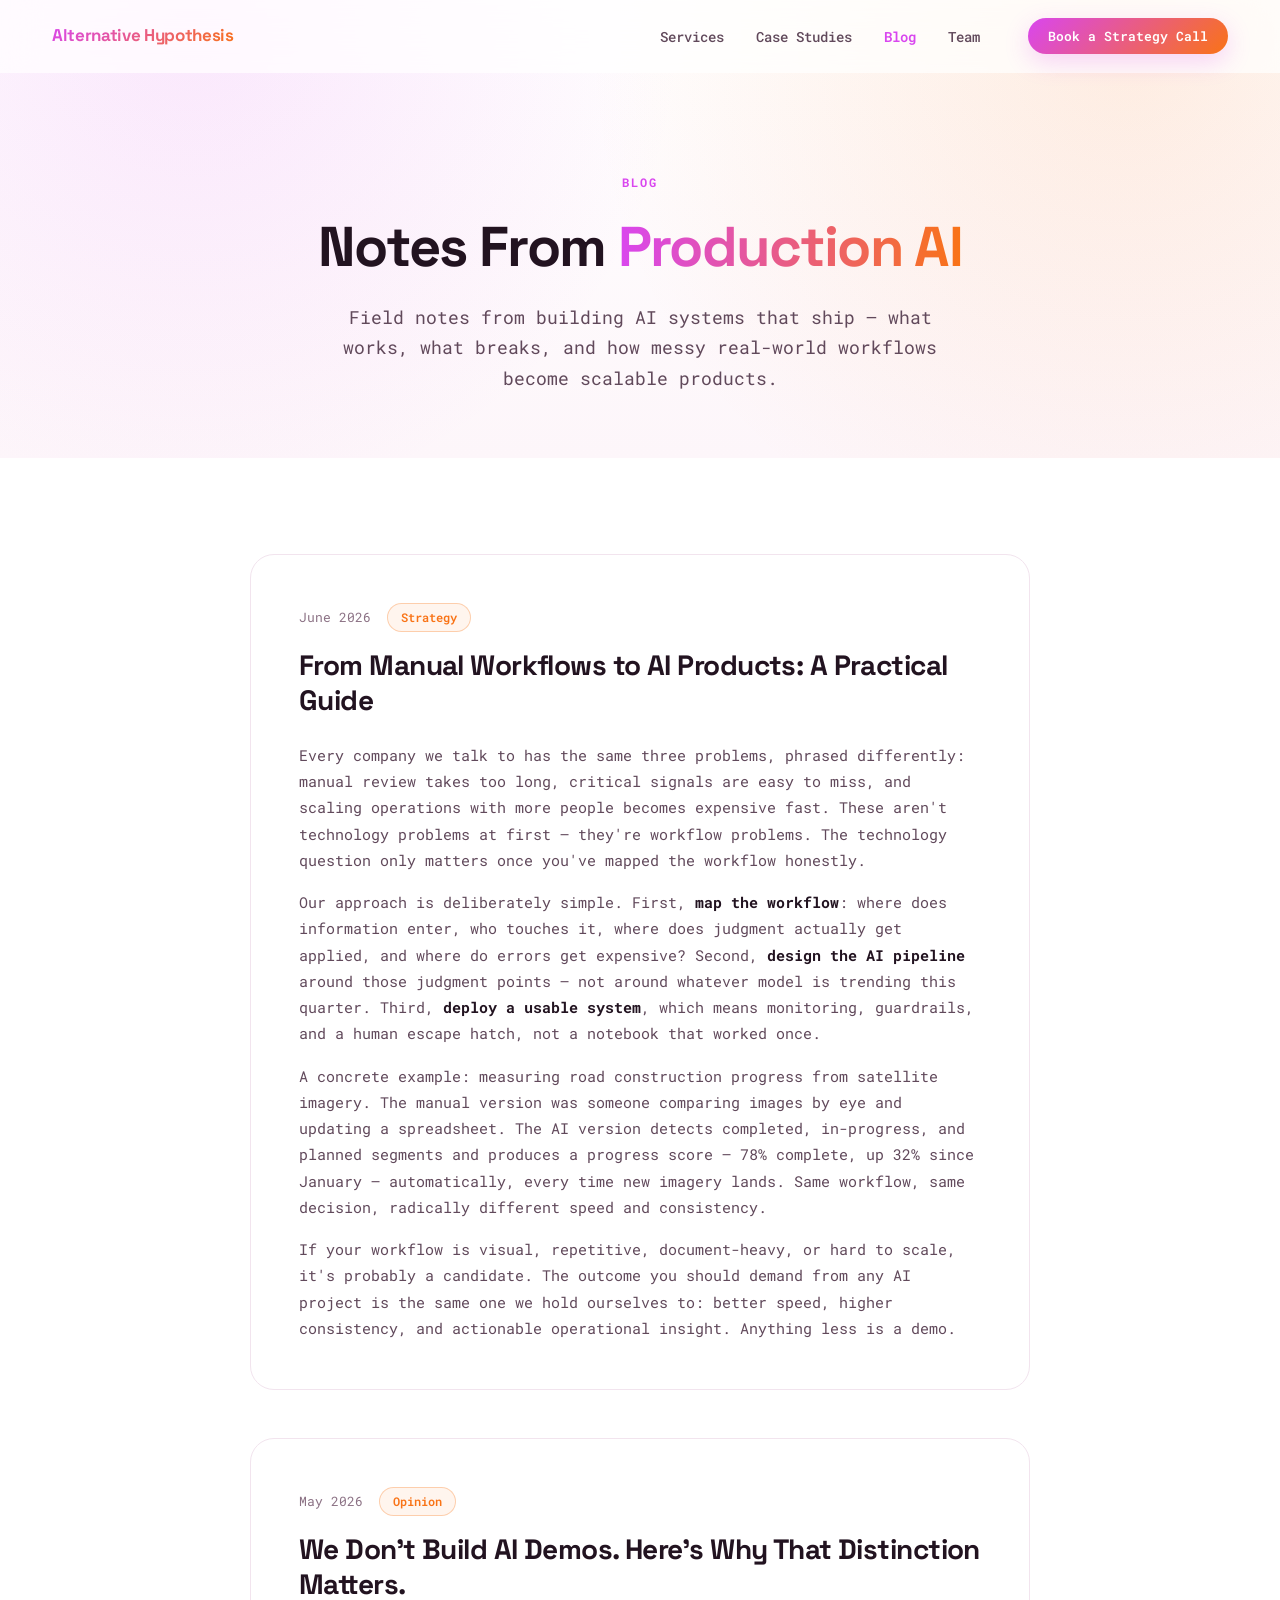
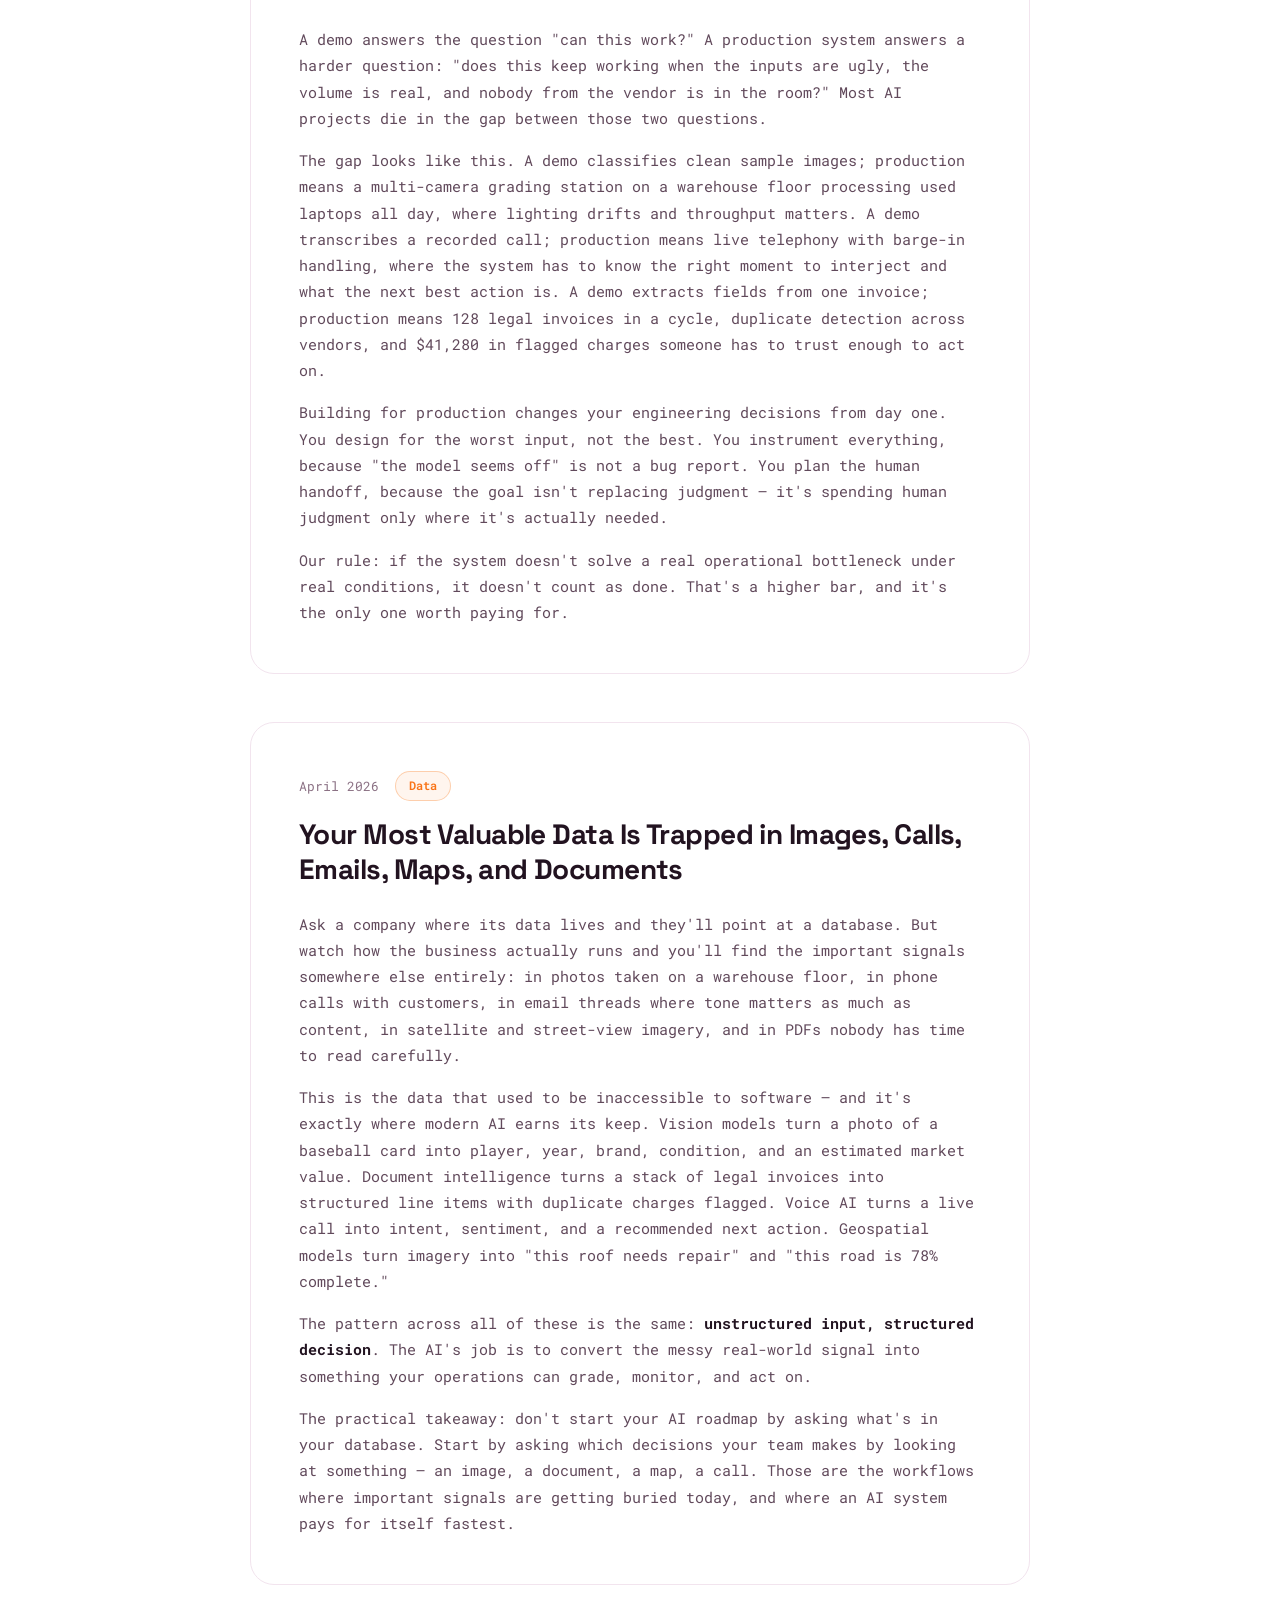
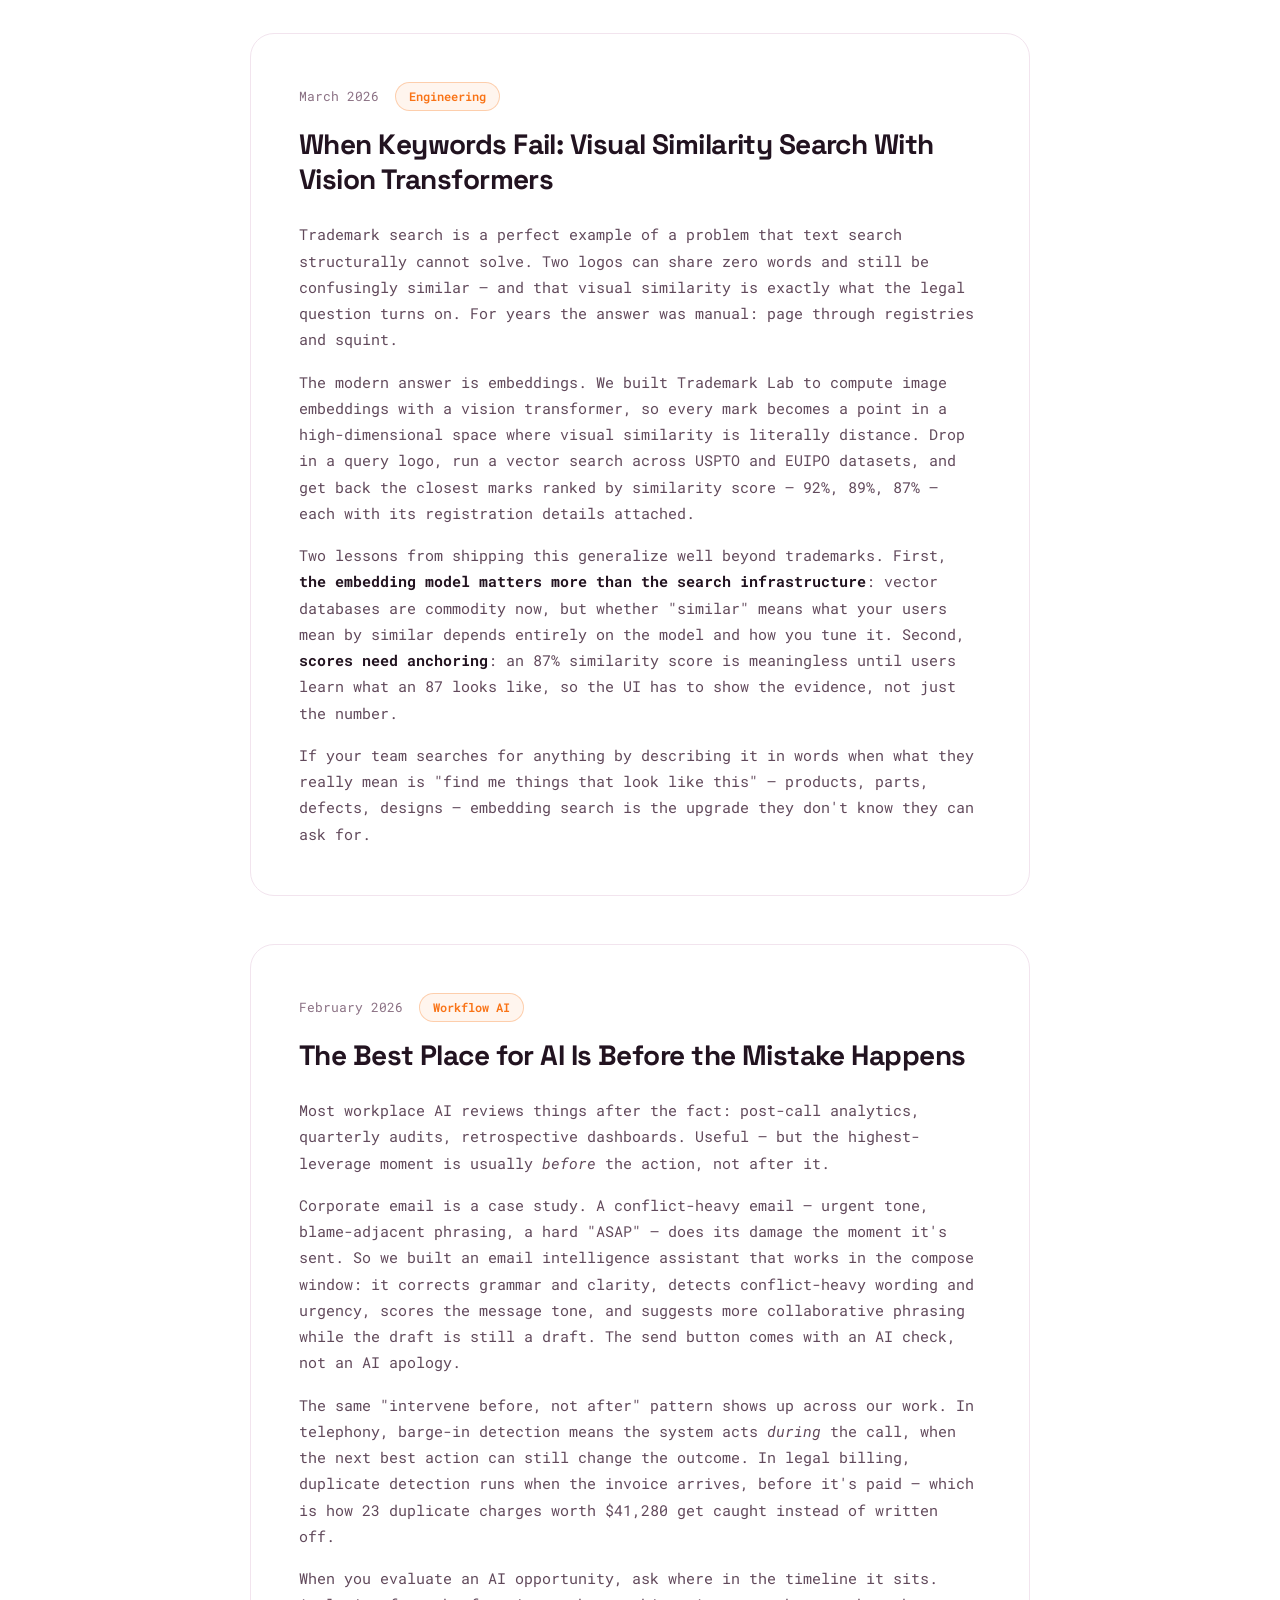
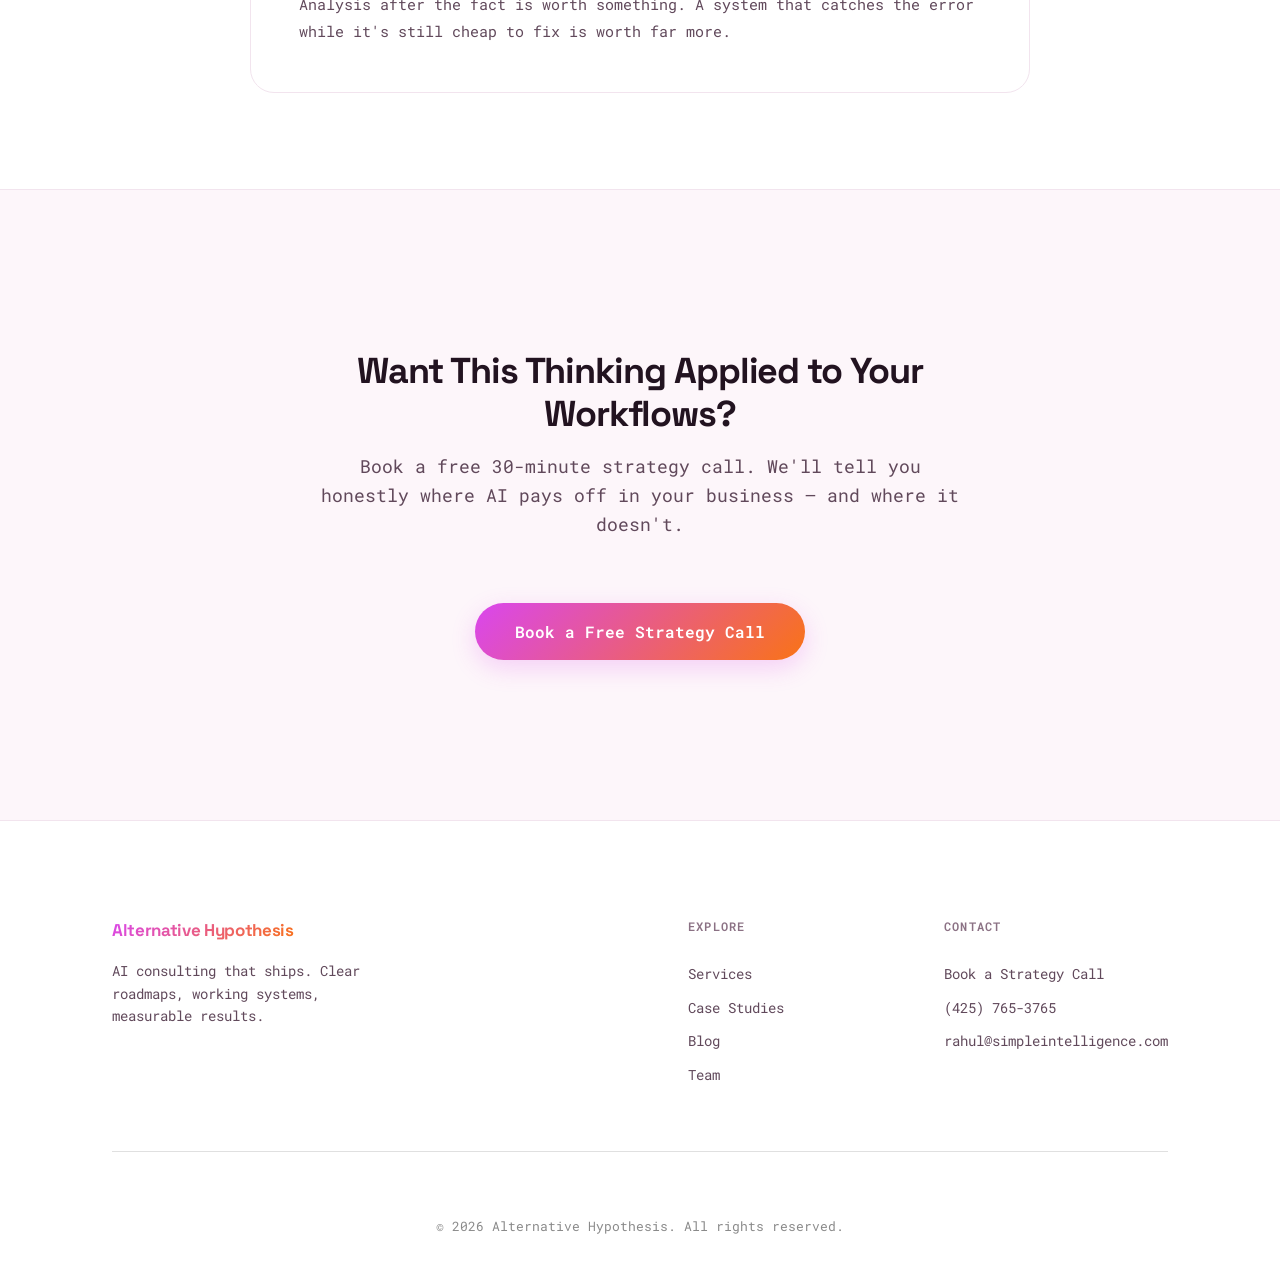
==== blog.html @ 1d7fd9e5 "Add blog, case studies, and team pages from Simple Intelligence portfolio. Co-authored-by: Cursor <c" ====
<!DOCTYPE html>
<html lang="en">
<head>
    <!-- Google tag (gtag.js) -->
    <script async src="https://www.googletagmanager.com/gtag/js?id=AW-676753769"></script>
    <script>
      window.dataLayer = window.dataLayer || [];
      function gtag(){dataLayer.push(arguments);}
      gtag('js', new Date());
      gtag('config', 'AW-676753769');
    </script>
    <meta charset="UTF-8">
    <meta name="viewport" content="width=device-width, initial-scale=1.0">
    <title>Blog — Notes From Production AI | Alternative Hypothesis</title>
    <meta name="description" content="Field notes on building production AI systems: computer vision, document intelligence, voice AI, geospatial analysis, and turning manual workflows into AI products.">
    <link rel="preconnect" href="https://fonts.googleapis.com">
    <link rel="preconnect" href="https://fonts.gstatic.com" crossorigin>
    <link href="https://fonts.googleapis.com/css2?family=Roboto+Mono:wght@400;500;600;700&family=Space+Grotesk:wght@500;600;700&display=swap" rel="stylesheet">
    <link rel="stylesheet" href="styles.css">
</head>
<body class="enterprise-site subpage">

    <!-- Navigation -->
    <nav class="nav">
        <div class="nav-container">
            <a href="index.html" class="logo">Alternative Hypothesis</a>
            <ul class="nav-links">
                <li><a href="index.html#services">Services</a></li>
                <li><a href="case-studies.html">Case Studies</a></li>
                <li><a href="blog.html" class="nav-active">Blog</a></li>
                <li><a href="team.html">Team</a></li>
            </ul>
            <a href="tel:4257653765" class="nav-phone">(425) 765-3765</a>
            <a href="index.html#contact" class="nav-cta">Book a Strategy Call</a>
            <button class="mobile-menu-btn" aria-label="Toggle menu">
                <span></span>
                <span></span>
            </button>
        </div>
    </nav>

    <!-- Page Hero -->
    <header class="page-hero">
        <div class="container">
            <span class="section-label">Blog</span>
            <h1>Notes From <span class="grad-text">Production AI</span></h1>
            <p class="page-sub">Field notes from building AI systems that ship — what works, what breaks, and how messy real-world workflows become scalable products.</p>
        </div>
    </header>

    <!-- Posts -->
    <section class="blog-section">
        <div class="container">
            <div class="blog-list">

                <article class="blog-post" id="manual-workflows-to-ai-products">
                    <div class="post-meta">
                        <span class="post-date">June 2026</span>
                        <span class="post-tag">Strategy</span>
                    </div>
                    <h2>From Manual Workflows to AI Products: A Practical Guide</h2>
                    <div class="post-body">
                        <p>Every company we talk to has the same three problems, phrased differently: manual review takes too long, critical signals are easy to miss, and scaling operations with more people becomes expensive fast. These aren't technology problems at first — they're workflow problems. The technology question only matters once you've mapped the workflow honestly.</p>
                        <p>Our approach is deliberately simple. First, <strong>map the workflow</strong>: where does information enter, who touches it, where does judgment actually get applied, and where do errors get expensive? Second, <strong>design the AI pipeline</strong> around those judgment points — not around whatever model is trending this quarter. Third, <strong>deploy a usable system</strong>, which means monitoring, guardrails, and a human escape hatch, not a notebook that worked once.</p>
                        <p>A concrete example: measuring road construction progress from satellite imagery. The manual version was someone comparing images by eye and updating a spreadsheet. The AI version detects completed, in-progress, and planned segments and produces a progress score — 78% complete, up 32% since January — automatically, every time new imagery lands. Same workflow, same decision, radically different speed and consistency.</p>
                        <p>If your workflow is visual, repetitive, document-heavy, or hard to scale, it's probably a candidate. The outcome you should demand from any AI project is the same one we hold ourselves to: better speed, higher consistency, and actionable operational insight. Anything less is a demo.</p>
                    </div>
                </article>

                <article class="blog-post" id="no-ai-demos">
                    <div class="post-meta">
                        <span class="post-date">May 2026</span>
                        <span class="post-tag">Opinion</span>
                    </div>
                    <h2>We Don't Build AI Demos. Here's Why That Distinction Matters.</h2>
                    <div class="post-body">
                        <p>A demo answers the question "can this work?" A production system answers a harder question: "does this keep working when the inputs are ugly, the volume is real, and nobody from the vendor is in the room?" Most AI projects die in the gap between those two questions.</p>
                        <p>The gap looks like this. A demo classifies clean sample images; production means a multi-camera grading station on a warehouse floor processing used laptops all day, where lighting drifts and throughput matters. A demo transcribes a recorded call; production means live telephony with barge-in handling, where the system has to know the right moment to interject and what the next best action is. A demo extracts fields from one invoice; production means 128 legal invoices in a cycle, duplicate detection across vendors, and $41,280 in flagged charges someone has to trust enough to act on.</p>
                        <p>Building for production changes your engineering decisions from day one. You design for the worst input, not the best. You instrument everything, because "the model seems off" is not a bug report. You plan the human handoff, because the goal isn't replacing judgment — it's spending human judgment only where it's actually needed.</p>
                        <p>Our rule: if the system doesn't solve a real operational bottleneck under real conditions, it doesn't count as done. That's a higher bar, and it's the only one worth paying for.</p>
                    </div>
                </article>

                <article class="blog-post" id="data-trapped-everywhere">
                    <div class="post-meta">
                        <span class="post-date">April 2026</span>
                        <span class="post-tag">Data</span>
                    </div>
                    <h2>Your Most Valuable Data Is Trapped in Images, Calls, Emails, Maps, and Documents</h2>
                    <div class="post-body">
                        <p>Ask a company where its data lives and they'll point at a database. But watch how the business actually runs and you'll find the important signals somewhere else entirely: in photos taken on a warehouse floor, in phone calls with customers, in email threads where tone matters as much as content, in satellite and street-view imagery, and in PDFs nobody has time to read carefully.</p>
                        <p>This is the data that used to be inaccessible to software — and it's exactly where modern AI earns its keep. Vision models turn a photo of a baseball card into player, year, brand, condition, and an estimated market value. Document intelligence turns a stack of legal invoices into structured line items with duplicate charges flagged. Voice AI turns a live call into intent, sentiment, and a recommended next action. Geospatial models turn imagery into "this roof needs repair" and "this road is 78% complete."</p>
                        <p>The pattern across all of these is the same: <strong>unstructured input, structured decision</strong>. The AI's job is to convert the messy real-world signal into something your operations can grade, monitor, and act on.</p>
                        <p>The practical takeaway: don't start your AI roadmap by asking what's in your database. Start by asking which decisions your team makes by looking at something — an image, a document, a map, a call. Those are the workflows where important signals are getting buried today, and where an AI system pays for itself fastest.</p>
                    </div>
                </article>

                <article class="blog-post" id="visual-search-beyond-keywords">
                    <div class="post-meta">
                        <span class="post-date">March 2026</span>
                        <span class="post-tag">Engineering</span>
                    </div>
                    <h2>When Keywords Fail: Visual Similarity Search With Vision Transformers</h2>
                    <div class="post-body">
                        <p>Trademark search is a perfect example of a problem that text search structurally cannot solve. Two logos can share zero words and still be confusingly similar — and that visual similarity is exactly what the legal question turns on. For years the answer was manual: page through registries and squint.</p>
                        <p>The modern answer is embeddings. We built Trademark Lab to compute image embeddings with a vision transformer, so every mark becomes a point in a high-dimensional space where visual similarity is literally distance. Drop in a query logo, run a vector search across USPTO and EUIPO datasets, and get back the closest marks ranked by similarity score — 92%, 89%, 87% — each with its registration details attached.</p>
                        <p>Two lessons from shipping this generalize well beyond trademarks. First, <strong>the embedding model matters more than the search infrastructure</strong>: vector databases are commodity now, but whether "similar" means what your users mean by similar depends entirely on the model and how you tune it. Second, <strong>scores need anchoring</strong>: an 87% similarity score is meaningless until users learn what an 87 looks like, so the UI has to show the evidence, not just the number.</p>
                        <p>If your team searches for anything by describing it in words when what they really mean is "find me things that look like this" — products, parts, defects, designs — embedding search is the upgrade they don't know they can ask for.</p>
                    </div>
                </article>

                <article class="blog-post" id="ai-in-the-loop-email">
                    <div class="post-meta">
                        <span class="post-date">February 2026</span>
                        <span class="post-tag">Workflow AI</span>
                    </div>
                    <h2>The Best Place for AI Is Before the Mistake Happens</h2>
                    <div class="post-body">
                        <p>Most workplace AI reviews things after the fact: post-call analytics, quarterly audits, retrospective dashboards. Useful — but the highest-leverage moment is usually <em>before</em> the action, not after it.</p>
                        <p>Corporate email is a case study. A conflict-heavy email — urgent tone, blame-adjacent phrasing, a hard "ASAP" — does its damage the moment it's sent. So we built an email intelligence assistant that works in the compose window: it corrects grammar and clarity, detects conflict-heavy wording and urgency, scores the message tone, and suggests more collaborative phrasing while the draft is still a draft. The send button comes with an AI check, not an AI apology.</p>
                        <p>The same "intervene before, not after" pattern shows up across our work. In telephony, barge-in detection means the system acts <em>during</em> the call, when the next best action can still change the outcome. In legal billing, duplicate detection runs when the invoice arrives, before it's paid — which is how 23 duplicate charges worth $41,280 get caught instead of written off.</p>
                        <p>When you evaluate an AI opportunity, ask where in the timeline it sits. Analysis after the fact is worth something. A system that catches the error while it's still cheap to fix is worth far more.</p>
                    </div>
                </article>

            </div>
        </div>
    </section>

    <!-- CTA -->
    <section class="cta page-cta">
        <div class="container">
            <div class="cta-content">
                <h2>Want This Thinking Applied to Your Workflows?</h2>
                <p class="cta-sub">Book a free 30-minute strategy call. We'll tell you honestly where AI pays off in your business — and where it doesn't.</p>
                <div class="inline-cta center">
                    <a href="index.html#contact" class="btn btn-primary btn-large">Book a Free Strategy Call</a>
                </div>
            </div>
        </div>
    </section>

    <!-- Footer -->
    <footer class="footer">
        <div class="container">
            <div class="footer-main">
                <div class="footer-brand">
                    <a href="index.html" class="logo">Alternative Hypothesis</a>
                    <p>AI consulting that ships. Clear roadmaps, working systems, measurable results.</p>
                </div>
                <div class="footer-links">
                    <div class="footer-col">
                        <h4>Explore</h4>
                        <ul>
                            <li><a href="index.html#services">Services</a></li>
                            <li><a href="case-studies.html">Case Studies</a></li>
                            <li><a href="blog.html">Blog</a></li>
                            <li><a href="team.html">Team</a></li>
                        </ul>
                    </div>
                    <div class="footer-col">
                        <h4>Contact</h4>
                        <ul>
                            <li><a href="index.html#contact">Book a Strategy Call</a></li>
                            <li><a href="tel:4257653765">(425) 765-3765</a></li>
                            <li><a href="mailto:rahul@simpleintelligence.com">rahul@simpleintelligence.com</a></li>
                        </ul>
                    </div>
                </div>
            </div>
            <div class="footer-bottom">
                <p>&copy; 2026 Alternative Hypothesis. All rights reserved.</p>
            </div>
        </div>
    </footer>

    <script src="script.js"></script>
</body>
</html>
---- styles.css ----
/* ==========================================================================
   Alternative Hypothesis — AI-Operated Business Transformation
   Light Typewriter Theme
   ========================================================================== */

:root {
    /* Color System — Light */
    --bg-primary: #ffffff;
    --bg-secondary: #f8f8f8;
    --bg-elevated: #f0f0f0;
    --bg-hover: #e8e8e8;

    --text-primary: #1a1a1a;
    --text-secondary: #4a4a4a;
    --text-muted: #6a6a6a;
    --text-dim: #8a8a8a;

    --border: #e0e0e0;
    --border-light: #d0d0d0;

    --accent: #1a1a1a;
    --accent-subtle: rgba(26, 26, 26, 0.06);

    --success: #22c55e;
    --error: #ef4444;

    /* Typography — Typewriter */
    --font: 'Roboto Mono', 'Courier New', monospace;

    /* Spacing */
    --space-xs: 0.25rem;
    --space-sm: 0.5rem;
    --space-md: 1rem;
    --space-lg: 1.5rem;
    --space-xl: 2rem;
    --space-2xl: 3rem;
    --space-3xl: 4rem;
    --space-4xl: 6rem;
    --space-5xl: 8rem;
    --space-6xl: 10rem;

    /* Layout */
    --container-max: 1120px;

    /* Transitions */
    --transition-fast: 150ms ease;
    --transition-base: 250ms ease;
    --transition-slow: 400ms ease;

    /* Radius */
    --radius-sm: 4px;
    --radius-md: 8px;
    --radius-lg: 12px;
    --radius-xl: 16px;
}

/* ==========================================================================
   Base
   ========================================================================== */

*, *::before, *::after {
    box-sizing: border-box;
    margin: 0;
    padding: 0;
}

html {
    scroll-behavior: smooth;
    -webkit-font-smoothing: antialiased;
    -moz-osx-font-smoothing: grayscale;
}

body {
    font-family: var(--font);
    font-size: 16px;
    line-height: 1.6;
    color: var(--text-primary);
    background: var(--bg-primary);
}

::selection {
    background: var(--accent);
    color: #ffffff;
}

a {
    color: inherit;
    text-decoration: none;
    transition: color var(--transition-fast);
}

ul, ol {
    list-style: none;
}

img {
    max-width: 100%;
    height: auto;
}

/* ==========================================================================
   Layout
   ========================================================================== */

.container {
    width: 100%;
    max-width: var(--container-max);
    margin: 0 auto;
    padding: 0 var(--space-xl);
}

/* ==========================================================================
   Section Headers
   ========================================================================== */

.section-label {
    display: inline-block;
    font-size: 0.75rem;
    font-weight: 600;
    letter-spacing: 0.15em;
    text-transform: uppercase;
    color: var(--text-muted);
    margin-bottom: var(--space-lg);
}

.section-header {
    margin-bottom: var(--space-4xl);
}

.section-header h2 {
    font-size: clamp(2rem, 4vw, 3rem);
    font-weight: 700;
    line-height: 1.15;
    letter-spacing: -0.03em;
    color: var(--text-primary);
    margin-bottom: var(--space-lg);
}

.section-desc {
    font-size: 1.125rem;
    color: var(--text-secondary);
    max-width: 560px;
    line-height: 1.7;
}

/* ==========================================================================
   Buttons
   ========================================================================== */

.btn {
    display: inline-flex;
    align-items: center;
    justify-content: center;
    font-family: var(--font);
    font-size: 0.9375rem;
    font-weight: 600;
    padding: 0.875rem 2rem;
    border: none;
    border-radius: var(--radius-md);
    cursor: pointer;
    transition: all var(--transition-base);
    text-decoration: none;
}

.btn-primary {
    background: var(--accent);
    color: #ffffff;
}

.btn-primary:hover {
    background: #333333;
    transform: translateY(-1px);
    box-shadow: 0 4px 20px rgba(0, 0, 0, 0.15);
}

.btn-ghost {
    background: transparent;
    color: var(--text-secondary);
    border: 1px solid var(--border);
}

.btn-ghost:hover {
    color: var(--text-primary);
    border-color: var(--border-light);
    background: var(--accent-subtle);
}

.btn-large {
    padding: 1rem 2.5rem;
    font-size: 1rem;
}

/* ==========================================================================
   Navigation
   ========================================================================== */

.nav {
    position: fixed;
    top: 0;
    left: 0;
    right: 0;
    z-index: 1000;
    background: rgba(255, 255, 255, 0.9);
    backdrop-filter: blur(16px);
    -webkit-backdrop-filter: blur(16px);
    border-bottom: 1px solid transparent;
    transition: border-color var(--transition-base);
}

.nav.scrolled {
    border-bottom-color: var(--border);
}

.nav-container {
    max-width: var(--container-max);
    margin: 0 auto;
    padding: 0 var(--space-xl);
    height: 72px;
    display: flex;
    align-items: center;
    justify-content: space-between;
}

.logo {
    font-size: 1.0625rem;
    font-weight: 700;
    letter-spacing: -0.02em;
    color: var(--text-primary);
}

.nav-links {
    display: flex;
    align-items: center;
    gap: var(--space-2xl);
}

.nav-links a {
    font-size: 0.875rem;
    font-weight: 500;
    color: var(--text-muted);
    transition: color var(--transition-fast);
}

.nav-links a:hover {
    color: var(--text-primary);
}

.nav-cta {
    font-size: 0.8125rem;
    font-weight: 600;
    padding: 0.5rem 1.25rem;
    background: var(--accent);
    color: #ffffff;
    border-radius: var(--radius-md);
    transition: all var(--transition-base);
}

.nav-cta:hover {
    background: #333333;
}

.nav-phone {
    font-size: 0.8125rem;
    font-weight: 600;
    color: var(--text-secondary);
    margin-right: var(--space-md);
    transition: color var(--transition-fast);
}

.nav-phone:hover {
    color: var(--text-primary);
}

.mobile-menu-btn {
    display: none;
    flex-direction: column;
    justify-content: center;
    gap: 6px;
    width: 32px;
    height: 32px;
    background: none;
    border: none;
    cursor: pointer;
}

.mobile-menu-btn span {
    display: block;
    width: 100%;
    height: 1.5px;
    background: var(--text-primary);
    transition: var(--transition-base);
}

/* ==========================================================================
   Hero
   ========================================================================== */

.hero {
    position: relative;
    min-height: 100vh;
    display: flex;
    align-items: center;
    padding-top: 72px;
    overflow: hidden;
}

.hero-glow {
    position: absolute;
    top: 15%;
    left: 50%;
    transform: translateX(-50%);
    width: 900px;
    height: 600px;
    background: radial-gradient(
        ellipse,
        rgba(0, 0, 0, 0.03) 0%,
        rgba(0, 0, 0, 0.01) 40%,
        transparent 70%
    );
    pointer-events: none;
    z-index: 0;
}

.hero-content {
    position: relative;
    z-index: 1;
    text-align: center;
    max-width: 820px;
    margin: 0 auto;
    padding: var(--space-5xl) var(--space-xl);
}

.hero-badge {
    display: inline-block;
    font-size: 0.75rem;
    font-weight: 600;
    letter-spacing: 0.15em;
    text-transform: uppercase;
    color: var(--text-muted);
    margin-bottom: var(--space-2xl);
    padding: var(--space-sm) var(--space-lg);
    border: 1px solid var(--border);
    border-radius: 100px;
}

.hero h1 {
    font-size: clamp(2.75rem, 6vw, 4.5rem);
    font-weight: 800;
    line-height: 1.08;
    letter-spacing: -0.04em;
    margin-bottom: var(--space-lg);
}

.hero-counter {
    font-size: clamp(1.25rem, 3vw, 1.75rem);
    font-weight: 500;
    color: var(--text-muted);
    margin-bottom: var(--space-2xl);
    letter-spacing: -0.02em;
}

.hero-body {
    font-size: clamp(1rem, 2vw, 1.1875rem);
    color: var(--text-secondary);
    max-width: 580px;
    margin: 0 auto var(--space-2xl);
    line-height: 1.7;
}

.hero-cta {
    display: flex;
    justify-content: center;
    flex-wrap: wrap;
    gap: var(--space-md);
}

.hero-microcopy {
    margin-top: var(--space-lg);
    font-size: 0.8125rem;
    color: var(--text-dim);
    letter-spacing: 0.02em;
}

.inline-cta {
    margin-top: var(--space-2xl);
    display: flex;
    flex-wrap: wrap;
    gap: var(--space-md);
}

.inline-cta.center {
    justify-content: center;
    margin-top: var(--space-3xl);
}

/* ==========================================================================
   Manifesto
   ========================================================================== */

.manifesto {
    padding: var(--space-6xl) 0;
    border-top: 1px solid var(--border);
}

.manifesto-content {
    max-width: 720px;
}

.manifesto-content h2 {
    font-size: clamp(2rem, 4vw, 2.75rem);
    font-weight: 700;
    line-height: 1.15;
    letter-spacing: -0.03em;
    margin-bottom: var(--space-2xl);
}

.manifesto-text p {
    font-size: 1.125rem;
    color: var(--text-secondary);
    line-height: 1.8;
    margin-bottom: var(--space-lg);
}

.manifesto-text p:last-child {
    margin-bottom: 0;
}

.manifesto-emphasis {
    color: var(--text-primary) !important;
    font-weight: 600;
    font-size: 1.25rem !important;
}

/* ==========================================================================
   Problem
   ========================================================================== */

.problem {
    padding: var(--space-6xl) 0;
    background: var(--bg-secondary);
}

.problem-grid {
    display: grid;
    grid-template-columns: repeat(2, 1fr);
    gap: var(--space-lg);
    margin-bottom: var(--space-4xl);
}

.problem-card {
    padding: var(--space-xl) var(--space-2xl);
    background: var(--bg-primary);
    border: 1px solid var(--border);
    border-radius: var(--radius-lg);
    transition: border-color var(--transition-base);
}

.problem-card:hover {
    border-color: var(--border-light);
}

.problem-icon {
    display: block;
    font-size: 0.75rem;
    font-weight: 700;
    color: var(--text-dim);
    letter-spacing: 0.05em;
    margin-bottom: var(--space-md);
}

.problem-card p {
    font-size: 1.0625rem;
    color: var(--text-secondary);
    line-height: 1.6;
}

.problem-statement {
    text-align: center;
    padding-top: var(--space-3xl);
    border-top: 1px solid var(--border);
}

.problem-statement p {
    font-size: clamp(1.25rem, 2.5vw, 1.5rem);
    font-weight: 600;
    color: var(--text-primary);
    letter-spacing: -0.02em;
}

/* ==========================================================================
   Lead Magnet (Transitional CTA)
   ========================================================================== */

.lead-magnet {
    padding: var(--space-5xl) 0;
    background: var(--bg-primary);
    border-top: 1px solid var(--border);
    border-bottom: 1px solid var(--border);
}

.lead-magnet-grid {
    display: grid;
    grid-template-columns: 1fr 1fr;
    gap: var(--space-4xl);
    align-items: center;
    max-width: 1000px;
    margin: 0 auto;
}

.lead-magnet-content h2 {
    font-size: clamp(1.75rem, 3.5vw, 2.5rem);
    font-weight: 700;
    line-height: 1.15;
    letter-spacing: -0.03em;
    margin-bottom: var(--space-lg);
}

.lead-magnet-desc {
    font-size: 1.0625rem;
    color: var(--text-secondary);
    line-height: 1.7;
    margin-bottom: var(--space-xl);
}

.lead-magnet-desc strong {
    color: var(--text-primary);
    font-weight: 700;
}

.lead-magnet-bullets {
    display: flex;
    flex-direction: column;
    gap: var(--space-sm);
}

.lead-magnet-bullets li {
    position: relative;
    padding-left: var(--space-lg);
    font-size: 0.9375rem;
    color: var(--text-secondary);
}

.lead-magnet-bullets li::before {
    content: "→";
    position: absolute;
    left: 0;
    color: var(--text-primary);
    font-weight: 700;
}

.lead-magnet-form {
    background: var(--bg-secondary);
    border: 1px solid var(--border);
    border-radius: var(--radius-xl);
    padding: var(--space-2xl);
}

.lead-magnet-form .form-group {
    margin-bottom: var(--space-md);
}

.lead-magnet-form .form-group input {
    width: 100%;
    font-family: var(--font);
    font-size: 0.9375rem;
    padding: 0.875rem 1rem;
    background: var(--bg-primary);
    border: 1px solid var(--border);
    border-radius: var(--radius-md);
    color: var(--text-primary);
    transition: border-color var(--transition-fast);
}

.lead-magnet-form .form-group input:focus {
    outline: none;
    border-color: var(--accent);
}

.lead-magnet-form .form-group input::placeholder {
    color: var(--text-dim);
}

.lead-magnet-form .btn {
    width: 100%;
    margin-top: var(--space-sm);
}

.form-fineprint {
    margin-top: var(--space-md);
    font-size: 0.8125rem;
    color: var(--text-muted);
    text-align: center;
}

.form-fineprint a {
    color: var(--text-primary);
    font-weight: 600;
    border-bottom: 1px solid var(--border);
    transition: border-color var(--transition-fast);
}

.form-fineprint a:hover {
    border-color: var(--text-primary);
}

@media (max-width: 768px) {
    .lead-magnet-grid {
        grid-template-columns: 1fr;
        gap: var(--space-2xl);
    }
}

/* ==========================================================================
   Transformation
   ========================================================================== */

.transformation {
    padding: var(--space-6xl) 0;
}

.transform-grid {
    display: flex;
    flex-direction: column;
}

.transform-row {
    display: grid;
    grid-template-columns: 1fr auto 1fr;
    align-items: center;
    gap: var(--space-2xl);
    padding: var(--space-xl) 0;
    border-bottom: 1px solid var(--border);
}

.transform-row:first-child {
    border-top: 1px solid var(--border);
}

.transform-before {
    font-size: 1.125rem;
    color: var(--text-dim);
    text-align: right;
    text-decoration: line-through;
    text-decoration-color: var(--border-light);
}

.transform-arrow {
    font-size: 1.5rem;
    color: var(--text-muted);
    font-weight: 300;
}

.transform-after {
    font-size: 1.125rem;
    font-weight: 600;
    color: var(--text-primary);
}

/* ==========================================================================
   Services
   ========================================================================== */

.services {
    padding: var(--space-6xl) 0;
    background: var(--bg-secondary);
}

.services-grid {
    display: grid;
    grid-template-columns: repeat(3, 1fr);
    gap: var(--space-lg);
}

.service-card {
    padding: var(--space-2xl);
    background: var(--bg-primary);
    border: 1px solid var(--border);
    border-radius: var(--radius-lg);
    transition: all var(--transition-base);
}

.service-card:hover {
    border-color: var(--border-light);
    transform: translateY(-2px);
}

.service-number {
    font-size: 0.75rem;
    font-weight: 700;
    color: var(--text-dim);
    letter-spacing: 0.05em;
    margin-bottom: var(--space-xl);
}

.service-card h3 {
    font-size: 1.25rem;
    font-weight: 700;
    letter-spacing: -0.02em;
    margin-bottom: var(--space-md);
}

.service-card p {
    font-size: 0.9375rem;
    color: var(--text-secondary);
    line-height: 1.7;
}

/* ==========================================================================
   Process
   ========================================================================== */

.process {
    padding: var(--space-6xl) 0;
}

.process-steps {
    display: flex;
    flex-direction: column;
}

.process-step {
    display: grid;
    grid-template-columns: 80px 1fr;
    gap: var(--space-2xl);
}

.step-indicator {
    display: flex;
    flex-direction: column;
    align-items: center;
}

.step-num {
    display: flex;
    align-items: center;
    justify-content: center;
    width: 48px;
    height: 48px;
    font-size: 0.875rem;
    font-weight: 700;
    color: #ffffff;
    background: var(--accent);
    border-radius: 50%;
    flex-shrink: 0;
}

.step-line {
    flex: 1;
    width: 1px;
    background: var(--border);
    margin: var(--space-md) 0;
}

.step-content {
    padding-bottom: var(--space-4xl);
}

.step-content h3 {
    font-size: 1.5rem;
    font-weight: 700;
    letter-spacing: -0.02em;
    margin-bottom: var(--space-md);
}

.step-content p {
    font-size: 1.0625rem;
    color: var(--text-secondary);
    line-height: 1.7;
    max-width: 520px;
}

/* ==========================================================================
   Outcomes
   ========================================================================== */

.outcomes {
    padding: var(--space-6xl) 0;
    background: var(--bg-secondary);
}

.outcomes-list {
    display: flex;
    flex-direction: column;
}

.outcome-item {
    display: flex;
    align-items: center;
    gap: var(--space-xl);
    padding: var(--space-xl) 0;
    border-bottom: 1px solid var(--border);
}

.outcome-item:first-child {
    border-top: 1px solid var(--border);
}

.outcome-marker {
    width: 8px;
    height: 8px;
    background: var(--text-primary);
    border-radius: 50%;
    flex-shrink: 0;
}

.outcome-item p {
    font-size: 1.125rem;
    font-weight: 500;
    color: var(--text-primary);
    letter-spacing: -0.01em;
}

/* ==========================================================================
   Why Different
   ========================================================================== */

.different {
    padding: var(--space-6xl) 0;
}

.different-grid {
    display: grid;
    grid-template-columns: repeat(3, 1fr);
    gap: var(--space-lg);
}

.different-card {
    padding: var(--space-2xl);
    background: var(--bg-secondary);
    border: 1px solid var(--border);
    border-radius: var(--radius-lg);
    transition: border-color var(--transition-base);
}

.different-card:hover {
    border-color: var(--border-light);
}

.different-card h3 {
    font-size: 1.125rem;
    font-weight: 700;
    letter-spacing: -0.01em;
    margin-bottom: var(--space-lg);
    line-height: 1.3;
}

.different-card p {
    font-size: 0.9375rem;
    color: var(--text-secondary);
    line-height: 1.7;
}

/* ==========================================================================
   CTA / Contact
   ========================================================================== */

.cta {
    padding: var(--space-6xl) 0;
    background: var(--bg-secondary);
    border-top: 1px solid var(--border);
}

.cta-content {
    max-width: 640px;
    margin: 0 auto;
    text-align: center;
}

.cta h2 {
    font-size: clamp(1.75rem, 3.5vw, 2.25rem);
    font-weight: 700;
    line-height: 1.2;
    letter-spacing: -0.03em;
    margin-bottom: var(--space-md);
}

.cta-sub {
    font-size: 1.125rem;
    color: var(--text-muted);
    margin-bottom: var(--space-2xl);
}

.cta-body {
    font-size: 1.0625rem;
    color: var(--text-secondary);
    line-height: 1.7;
    margin-bottom: var(--space-3xl);
}

.cta-form {
    background: var(--bg-primary);
    border: 1px solid var(--border);
    border-radius: var(--radius-xl);
    padding: var(--space-2xl);
    text-align: left;
}

.form-row {
    display: grid;
    grid-template-columns: 1fr 1fr;
    gap: var(--space-md);
    margin-bottom: var(--space-md);
}

.form-group {
    display: flex;
    flex-direction: column;
}

.form-group.full {
    margin-bottom: var(--space-xl);
}

.form-group input,
.form-group textarea {
    font-family: var(--font);
    font-size: 0.9375rem;
    padding: 0.875rem 1rem;
    background: var(--bg-secondary);
    border: 1px solid var(--border);
    border-radius: var(--radius-md);
    color: var(--text-primary);
    transition: border-color var(--transition-fast);
}

.form-group input:focus,
.form-group textarea:focus {
    outline: none;
    border-color: var(--border-light);
}

.form-group input::placeholder,
.form-group textarea::placeholder {
    color: var(--text-dim);
}

.form-group textarea {
    resize: vertical;
    min-height: 100px;
}

.cta-form .btn {
    width: 100%;
}

.cta-note {
    margin-top: var(--space-xl);
    font-size: 0.875rem;
    color: var(--text-muted);
}

.cta-note a {
    color: var(--text-secondary);
    transition: color var(--transition-fast);
}

.cta-note a:hover {
    color: var(--text-primary);
}

/* ==========================================================================
   Footer
   ========================================================================== */

.footer {
    padding: var(--space-4xl) 0 var(--space-2xl);
    border-top: 1px solid var(--border);
}

.footer-main {
    display: grid;
    grid-template-columns: 1fr 1fr;
    gap: var(--space-4xl);
    margin-bottom: var(--space-3xl);
    padding-bottom: var(--space-3xl);
    border-bottom: 1px solid var(--border);
}

.footer-brand .logo {
    display: inline-block;
    margin-bottom: var(--space-md);
}

.footer-brand p {
    font-size: 0.875rem;
    color: var(--text-muted);
    max-width: 280px;
    line-height: 1.6;
}

.footer-links {
    display: grid;
    grid-template-columns: repeat(2, 1fr);
    gap: var(--space-2xl);
}

.footer-col h4 {
    font-size: 0.75rem;
    font-weight: 600;
    letter-spacing: 0.1em;
    text-transform: uppercase;
    color: var(--text-muted);
    margin-bottom: var(--space-lg);
}

.footer-col ul {
    display: flex;
    flex-direction: column;
    gap: var(--space-sm);
}

.footer-col a {
    font-size: 0.875rem;
    color: var(--text-dim);
    transition: color var(--transition-fast);
}

.footer-col a:hover {
    color: var(--text-primary);
}

.footer-bottom {
    display: flex;
    justify-content: center;
}

.footer-bottom p {
    font-size: 0.8125rem;
    color: var(--text-dim);
}

/* ==========================================================================
   Responsive
   ========================================================================== */

@media (max-width: 1024px) {
    .services-grid {
        grid-template-columns: repeat(2, 1fr);
    }

    .different-grid {
        grid-template-columns: 1fr;
    }
}

@media (max-width: 768px) {
    .nav-links,
    .nav-cta,
    .nav-phone {
        display: none;
    }

    .mobile-menu-btn {
        display: flex;
    }

    .hero-content {
        padding: var(--space-4xl) var(--space-md);
    }

    .problem-grid {
        grid-template-columns: 1fr;
    }

    .services-grid {
        grid-template-columns: 1fr;
    }

    .transform-row {
        gap: var(--space-lg);
    }

    .form-row {
        grid-template-columns: 1fr;
    }

    .footer-main {
        grid-template-columns: 1fr;
        gap: var(--space-2xl);
    }

    .process-step {
        grid-template-columns: 60px 1fr;
        gap: var(--space-lg);
    }
}

@media (max-width: 480px) {
    .container {
        padding: 0 var(--space-md);
    }

    .hero-cta {
        flex-direction: column;
    }

    .hero-cta .btn {
        width: 100%;
    }

    .transform-before,
    .transform-after {
        font-size: 1rem;
    }

    .footer-links {
        grid-template-columns: 1fr;
    }
}

/* ==========================================================================
   Sticky Floating CTA
   ========================================================================== */

.sticky-cta {
    position: fixed;
    bottom: var(--space-xl);
    right: var(--space-xl);
    z-index: 999;
    display: inline-flex;
    align-items: center;
    gap: var(--space-sm);
    padding: 0.875rem 1.5rem;
    background: var(--accent);
    color: #ffffff;
    font-family: var(--font);
    font-size: 0.9375rem;
    font-weight: 600;
    border-radius: 100px;
    box-shadow: 0 8px 32px rgba(0, 0, 0, 0.18);
    transition: all var(--transition-base);
    opacity: 0;
    transform: translateY(20px);
    pointer-events: none;
}

.sticky-cta.visible {
    opacity: 1;
    transform: translateY(0);
    pointer-events: auto;
}

.sticky-cta:hover {
    background: #333333;
    transform: translateY(-2px);
    box-shadow: 0 12px 40px rgba(0, 0, 0, 0.25);
}

.sticky-cta-arrow {
    transition: transform var(--transition-base);
}

.sticky-cta:hover .sticky-cta-arrow {
    transform: translateX(4px);
}

@media (max-width: 480px) {
    .sticky-cta {
        bottom: var(--space-md);
        right: var(--space-md);
        padding: 0.75rem 1.25rem;
        font-size: 0.875rem;
    }
}

/* ==========================================================================
   Animations
   ========================================================================== */

@keyframes fadeInUp {
    from {
        opacity: 0;
        transform: translateY(24px);
    }
    to {
        opacity: 1;
        transform: translateY(0);
    }
}

.hero-badge,
.hero h1,
.hero-counter,
.hero-body,
.hero-cta {
    opacity: 0;
    animation: fadeInUp 0.7s ease forwards;
}

.hero-badge { animation-delay: 0s; }
.hero h1 { animation-delay: 0.1s; }
.hero-counter { animation-delay: 0.2s; }
.hero-body { animation-delay: 0.3s; }
.hero-cta { animation-delay: 0.4s; }

/* ==========================================================================
   Enterprise Landing Page Overrides — Premium Light Theme
   ========================================================================== */

.enterprise-site {
    --ent-bg: #ffffff;
    --ent-bg-soft: #fdf6fa;
    --ent-bg-tint: #fbeef6;
    --ent-ink: #221320;
    --ent-ink-soft: #61495b;
    --ent-ink-mute: #8b7184;
    --ent-line: #f2e4ee;
    --ent-line-strong: #e5d2de;
    --ent-brand: #d946ef;
    --ent-brand-2: #f97316;
    --ent-grad: linear-gradient(135deg, #d946ef 0%, #f97316 100%);

    background: var(--ent-bg);
    color: var(--ent-ink);
}

/* ---- Navigation (de-crowded) ---- */
.enterprise-site .nav {
    background: rgba(255, 255, 255, 0.82);
    border-bottom: 1px solid transparent;
}

.enterprise-site .nav.scrolled {
    border-bottom-color: var(--ent-line);
    box-shadow: 0 6px 24px rgba(48, 16, 42, 0.06);
}

.enterprise-site .nav-container {
    max-width: 1240px;
    gap: var(--space-lg);
}

.enterprise-site .logo {
    white-space: nowrap;
    font-size: 1.0625rem;
    color: var(--ent-ink);
    background: var(--ent-grad);
    -webkit-background-clip: text;
    background-clip: text;
    -webkit-text-fill-color: transparent;
}

.enterprise-site .nav-links {
    gap: var(--space-xl);
    margin-left: auto;
    margin-right: var(--space-lg);
}

.enterprise-site .nav-links a {
    font-size: 0.875rem;
    white-space: nowrap;
    color: var(--ent-ink-soft);
}

.enterprise-site .nav-links a:hover {
    color: var(--ent-brand);
}

.enterprise-site .nav-phone {
    display: none;
}

.enterprise-site .nav-cta,
.enterprise-site .btn-primary,
.enterprise-site .sticky-cta {
    background: var(--ent-grad);
    color: #ffffff;
    font-weight: 600;
    white-space: nowrap;
    box-shadow: 0 8px 24px rgba(217, 70, 239, 0.22);
}

.enterprise-site .nav-cta:hover,
.enterprise-site .btn-primary:hover,
.enterprise-site .sticky-cta:hover {
    transform: translateY(-1px);
    box-shadow: 0 12px 32px rgba(217, 70, 239, 0.32);
}

.enterprise-site .btn-ghost {
    color: var(--ent-ink);
    border: 1px solid var(--ent-line-strong);
    background: #ffffff;
}

.enterprise-site .btn-ghost:hover {
    border-color: var(--ent-brand);
    color: var(--ent-brand);
    background: var(--ent-bg-tint);
}

/* ---- Section text colors ---- */
.enterprise-site .section-label {
    color: var(--ent-brand);
    font-weight: 700;
}

.enterprise-site .section-header h2,
.enterprise-site .manifesto-content h2,
.enterprise-site .cta h2 {
    color: var(--ent-ink);
}

.enterprise-site .section-desc,
.enterprise-site .cta-sub,
.enterprise-site .cta-note,
.enterprise-site .footer-col a,
.enterprise-site .footer-brand p {
    color: var(--ent-ink-soft);
}

/* ---- Hero ---- */
.enterprise-site .enterprise-hero {
    min-height: auto;
    padding-top: 96px;
    background:
        radial-gradient(circle at 15% 5%, rgba(217, 70, 239, 0.12) 0%, transparent 42%),
        radial-gradient(circle at 88% 12%, rgba(249, 115, 22, 0.12) 0%, transparent 45%),
        linear-gradient(180deg, #ffffff 0%, #fdf6fa 100%);
}

.enterprise-site .hero-glow { display: none; }

.enterprise-site .hero-content {
    max-width: 1240px;
    padding: var(--space-5xl) var(--space-xl) var(--space-4xl);
}

.enterprise-site .hero-layout {
    display: grid;
    grid-template-columns: 1fr;
    align-items: center;
}

.enterprise-site .hero-copy {
    text-align: center;
    max-width: 820px;
    margin: 0 auto;
}

.enterprise-site .hero-badge {
    color: var(--ent-brand);
    border-color: rgba(217, 70, 239, 0.28);
    background: rgba(217, 70, 239, 0.07);
}

.enterprise-site .hero h1 {
    font-size: clamp(2.4rem, 4.8vw, 4.1rem);
    color: var(--ent-ink);
    letter-spacing: -0.045em;
}

.enterprise-site .hero h1::after {
    content: "";
    display: block;
    width: 72px;
    height: 4px;
    margin: var(--space-lg) auto 0;
    border-radius: 4px;
    background: var(--ent-grad);
}

.enterprise-site .hero-counter {
    color: var(--ent-ink);
    max-width: 100%;
}

.enterprise-site .hero-body {
    color: var(--ent-ink-soft);
    max-width: 100%;
}

.enterprise-site .hero-cta {
    justify-content: center;
}

/* ---- Hero architecture visual ---- */
.enterprise-site .hero-visual {
    display: flex;
    justify-content: center;
}

.enterprise-site .gpu-frame {
    width: 100%;
    max-width: 540px;
    margin: 0;
    padding: var(--space-xl);
    border-radius: 24px;
    border: 1px solid var(--ent-line);
    background:
        radial-gradient(circle at 50% 0%, rgba(217, 70, 239, 0.08) 0%, transparent 60%),
        linear-gradient(180deg, #ffffff 0%, #fffbfe 100%);
    box-shadow: 0 30px 70px rgba(84, 28, 70, 0.14);
    position: relative;
}

.enterprise-site .gpu-frame::before {
    content: "";
    position: absolute;
    inset: 0;
    border-radius: 24px;
    padding: 1px;
    background: var(--ent-grad);
    -webkit-mask: linear-gradient(#000 0 0) content-box, linear-gradient(#000 0 0);
    mask: linear-gradient(#000 0 0) content-box, linear-gradient(#000 0 0);
    -webkit-mask-composite: xor;
    mask-composite: exclude;
    opacity: 0.45;
    pointer-events: none;
}

/* Hero dynamic GPU rack */
.enterprise-site .rack-visual {
    position: relative;
    display: grid;
    grid-template-columns: 1fr 1fr;
    gap: var(--space-sm);
    margin: var(--space-md) 0 var(--space-lg);
    padding: var(--space-md);
    border-radius: 16px;
    background: linear-gradient(180deg, #24101f 0%, #3a1530 100%);
}

.enterprise-site .rack-node {
    position: relative;
    display: grid;
    grid-template-columns: auto 1fr auto;
    grid-template-areas: "led title util" "bars bars bars";
    align-items: center;
    gap: 0.4rem 0.5rem;
    padding: 0.6rem 0.7rem;
    border-radius: 10px;
    background: rgba(255, 255, 255, 0.04);
    border: 1px solid rgba(240, 171, 252, 0.22);
}

.enterprise-site .rack-led {
    grid-area: led;
    width: 8px;
    height: 8px;
    border-radius: 50%;
    background: #fb923c;
    box-shadow: 0 0 8px #fb923c;
    animation: ledBlink 1.4s ease-in-out infinite;
}

.enterprise-site .rack-node:nth-child(2) .rack-led { animation-delay: 0.3s; }
.enterprise-site .rack-node:nth-child(3) .rack-led { animation-delay: 0.6s; }
.enterprise-site .rack-node:nth-child(4) .rack-led { animation-delay: 0.9s; }

@keyframes ledBlink {
    0%, 100% { opacity: 0.35; }
    50%      { opacity: 1; }
}

.enterprise-site .rack-title {
    grid-area: title;
    font-size: 0.72rem;
    font-weight: 700;
    color: #f6d9f0;
    letter-spacing: 0.02em;
}

.enterprise-site .rack-util {
    grid-area: util;
    font-size: 0.68rem;
    font-weight: 700;
    color: #fdba74;
    font-variant-numeric: tabular-nums;
}

.enterprise-site .rack-bars {
    grid-area: bars;
    display: flex;
    align-items: flex-end;
    gap: 2px;
    height: 26px;
}

.enterprise-site .rack-bars i {
    flex: 1;
    border-radius: 1px;
    background: linear-gradient(180deg, #d946ef, #f97316);
    height: 20%;
    animation: barPulse 1.2s ease-in-out infinite;
}

@keyframes barPulse {
    0%, 100% { height: 20%; opacity: 0.55; }
    50%      { height: 95%; opacity: 1; }
}

.enterprise-site .rack-bus {
    grid-column: 1 / -1;
    position: relative;
    height: 2px;
    border-radius: 2px;
    background: linear-gradient(90deg, rgba(217, 70, 239, 0.25), rgba(249, 115, 22, 0.5));
    margin-top: 0.2rem;
}

.enterprise-site .rack-packet {
    position: absolute;
    top: 50%;
    width: 7px;
    height: 7px;
    border-radius: 50%;
    background: #fb923c;
    box-shadow: 0 0 8px #fb923c;
    transform: translateY(-50%);
    animation: packetFlow 2.2s linear infinite;
}

.enterprise-site .rack-packet:nth-child(2) { animation-delay: 1.1s; }

.enterprise-site .shell-label {
    display: inline-block;
    padding: 0.35rem 0.75rem;
    font-size: 0.72rem;
    letter-spacing: 0.1em;
    text-transform: uppercase;
    font-weight: 700;
    color: var(--ent-brand);
    border-radius: 999px;
    border: 1px solid rgba(217, 70, 239, 0.25);
    background: rgba(217, 70, 239, 0.06);
}

.enterprise-site .architecture-pipeline {
    display: grid;
    grid-template-columns: repeat(3, 1fr);
    gap: 0.6rem;
}

.enterprise-site .architecture-pipeline span {
    display: flex;
    align-items: center;
    justify-content: center;
    text-align: center;
    padding: 0.65rem 0.5rem;
    border-radius: 10px;
    background: rgba(217, 70, 239, 0.06);
    border: 1px solid rgba(217, 70, 239, 0.18);
    color: var(--ent-ink-soft);
    font-size: 0.72rem;
    font-weight: 600;
    line-height: 1.3;
}

.enterprise-site .architecture-pipeline span:last-child {
    background: var(--ent-grad);
    border: none;
    color: #ffffff;
}

/* ---- Solution GPU card visual ---- */
.enterprise-site .solution-intro {
    display: grid;
    grid-template-columns: 1.1fr 0.9fr;
    gap: var(--space-4xl);
    align-items: center;
}

.enterprise-site .manifesto-content {
    max-width: 100%;
}

.enterprise-site .gpu-card-figure {
    margin: 0;
    text-align: center;
}

/* Solution dynamic GPU card */
.enterprise-site .gpu-card-anim {
    position: relative;
    width: 100%;
    aspect-ratio: 16 / 9;
    display: flex;
    align-items: center;
    justify-content: center;
    filter: drop-shadow(0 22px 44px rgba(84, 28, 70, 0.18));
}

.enterprise-site .gpu-card-body {
    position: relative;
    width: 92%;
    height: 70%;
    border-radius: 14px;
    background: linear-gradient(145deg, #331227 0%, #24101f 100%);
    border: 1px solid rgba(240, 171, 252, 0.3);
    overflow: hidden;
}

.enterprise-site .gpu-card-body::after {
    content: "";
    position: absolute;
    inset: 0;
    border-radius: 14px;
    padding: 1.5px;
    background: var(--ent-grad);
    -webkit-mask: linear-gradient(#000 0 0) content-box, linear-gradient(#000 0 0);
    mask: linear-gradient(#000 0 0) content-box, linear-gradient(#000 0 0);
    -webkit-mask-composite: xor;
    mask-composite: exclude;
    opacity: 0.7;
    pointer-events: none;
    animation: cardGlow 3s ease-in-out infinite;
}

@keyframes cardGlow {
    0%, 100% { opacity: 0.35; }
    50%      { opacity: 0.9; }
}

.enterprise-site .gpu-card-shroud {
    position: absolute;
    inset: 0;
    display: flex;
    align-items: center;
    justify-content: center;
    gap: 8%;
}

.enterprise-site .gpu-fan {
    position: relative;
    width: 34%;
    aspect-ratio: 1;
    border-radius: 50%;
    background: radial-gradient(circle, #240f1e 38%, #3d1a33 40%, #240f1e 70%);
    border: 2px solid rgba(240, 171, 252, 0.35);
    display: flex;
    align-items: center;
    justify-content: center;
}

.enterprise-site .gpu-fan-blades {
    position: absolute;
    inset: 12%;
    border-radius: 50%;
    background:
        conic-gradient(from 0deg,
            rgba(240, 171, 252, 0.05) 0deg, rgba(240, 171, 252, 0.5) 30deg, rgba(240, 171, 252, 0.05) 60deg,
            rgba(240, 171, 252, 0.05) 90deg, rgba(240, 171, 252, 0.5) 120deg, rgba(240, 171, 252, 0.05) 150deg,
            rgba(240, 171, 252, 0.05) 180deg, rgba(240, 171, 252, 0.5) 210deg, rgba(240, 171, 252, 0.05) 240deg,
            rgba(240, 171, 252, 0.05) 270deg, rgba(240, 171, 252, 0.5) 300deg, rgba(240, 171, 252, 0.05) 330deg);
    animation: fanSpin 1.1s linear infinite;
}

.enterprise-site .gpu-fan:last-child .gpu-fan-blades {
    animation-duration: 0.9s;
}

.enterprise-site .gpu-fan::after {
    content: "";
    position: absolute;
    width: 22%;
    height: 22%;
    border-radius: 50%;
    background: #f0abfc;
    box-shadow: 0 0 8px rgba(240, 171, 252, 0.7);
    z-index: 1;
}

@keyframes fanSpin {
    to { transform: rotate(360deg); }
}

.enterprise-site .gpu-trace {
    position: absolute;
    inset: 0;
    width: 100%;
    height: 100%;
    opacity: 0.55;
}

.enterprise-site .gpu-trace path {
    fill: none;
    stroke: #fb923c;
    stroke-width: 1.2;
    stroke-dasharray: 6 8;
    animation: traceFlow 1.4s linear infinite;
}

.enterprise-site .gpu-trace path:nth-child(2) { animation-duration: 2s; stroke: #f43f5e; }
.enterprise-site .gpu-trace path:nth-child(3) { animation-duration: 1.7s; }

@keyframes traceFlow {
    to { stroke-dashoffset: -28; }
}

.enterprise-site .gpu-card-bracket {
    position: absolute;
    left: -3%;
    top: 18%;
    width: 6%;
    height: 64%;
    border-radius: 3px;
    background: linear-gradient(180deg, #d8cdd5, #9a8b95);
}

.enterprise-site .gpu-card-glow {
    position: absolute;
    inset: 8% 4%;
    border-radius: 18px;
    background: radial-gradient(circle at 50% 50%, rgba(217, 70, 239, 0.22), transparent 70%);
    z-index: -1;
    animation: cardGlow 3s ease-in-out infinite;
}

.enterprise-site .gpu-card-figure figcaption {
    margin-top: var(--space-lg);
    font-size: 0.85rem;
    color: var(--ent-ink-mute);
    font-weight: 500;
}

@media (max-width: 1024px) {
    .enterprise-site .solution-intro {
        grid-template-columns: 1fr;
        gap: var(--space-2xl);
    }

    .enterprise-site .gpu-card-figure {
        max-width: 460px;
        margin: 0 auto;
    }
}

/* ---- Section backgrounds ---- */
.enterprise-site .problem,
.enterprise-site .services,
.enterprise-site .cta {
    background: var(--ent-bg-soft);
    border-color: var(--ent-line);
}

.enterprise-site .manifesto,
.enterprise-site .process,
.enterprise-site .different,
.enterprise-site .outcomes,
.enterprise-site .footer {
    background: var(--ent-bg);
    border-color: var(--ent-line);
}

/* ---- Cards ---- */
.enterprise-site .problem-card,
.enterprise-site .service-card,
.enterprise-site .different-card,
.enterprise-site .cta-form {
    background: #ffffff;
    border: 1px solid var(--ent-line);
    box-shadow: 0 1px 2px rgba(48, 16, 42, 0.04);
    color: var(--ent-ink);
}

.enterprise-site .problem-card h3,
.enterprise-site .service-card h3,
.enterprise-site .different-card h3 {
    color: var(--ent-ink);
}

.enterprise-site .problem-card p,
.enterprise-site .manifesto-text p,
.enterprise-site .service-card p,
.enterprise-site .step-content p,
.enterprise-site .different-card p,
.enterprise-site .cta-body {
    color: var(--ent-ink-soft);
}

.enterprise-site .problem-card:hover,
.enterprise-site .service-card:hover,
.enterprise-site .different-card:hover {
    border-color: rgba(217, 70, 239, 0.4);
    box-shadow: 0 16px 40px rgba(84, 28, 70, 0.12);
    transform: translateY(-3px);
}

.enterprise-site .problem-icon,
.enterprise-site .service-number {
    color: var(--ent-brand);
    font-weight: 800;
}

/* ---- Process ---- */
.enterprise-site .step-num {
    color: #ffffff;
    background: var(--ent-grad);
    box-shadow: 0 8px 20px rgba(217, 70, 239, 0.28);
}

.enterprise-site .step-line {
    background: var(--ent-line-strong);
}

/* ---- Security badges ---- */
.enterprise-site .badge-grid {
    display: grid;
    grid-template-columns: repeat(3, minmax(0, 1fr));
    gap: var(--space-md);
}

.enterprise-site .security-badge {
    display: flex;
    align-items: center;
    justify-content: center;
    gap: 0.5rem;
    padding: 1rem;
    border-radius: 12px;
    border: 1px solid var(--ent-line);
    background: #ffffff;
    color: var(--ent-ink);
    font-size: 0.875rem;
    font-weight: 600;
    text-align: center;
    transition: all var(--transition-base);
}

.enterprise-site .security-badge::before {
    content: "";
    width: 8px;
    height: 8px;
    border-radius: 50%;
    background: var(--ent-grad);
    flex-shrink: 0;
}

.enterprise-site .security-badge:hover {
    border-color: rgba(217, 70, 239, 0.4);
    box-shadow: 0 10px 26px rgba(84, 28, 70, 0.1);
    transform: translateY(-2px);
}

/* ---- Benefits ---- */
.enterprise-site .benefits-grid {
    grid-template-columns: repeat(2, 1fr);
    margin-top: var(--space-2xl);
}

/* ---- Comparison table ---- */
.enterprise-site .comparison-wrap {
    overflow-x: auto;
    border: 1px solid var(--ent-line);
    border-radius: 16px;
    box-shadow: 0 16px 44px rgba(84, 28, 70, 0.08);
}

.enterprise-site .comparison-table {
    width: 100%;
    border-collapse: collapse;
    min-width: 700px;
    background: #ffffff;
}

.enterprise-site .comparison-table th,
.enterprise-site .comparison-table td {
    padding: 1.1rem 1.25rem;
    text-align: left;
    border-bottom: 1px solid var(--ent-line);
}

.enterprise-site .comparison-table th {
    font-size: 0.95rem;
    font-weight: 700;
    color: var(--ent-ink);
}

.enterprise-site .comparison-table th:last-child {
    color: #ffffff;
    background: var(--ent-grad);
}

.enterprise-site .comparison-table td {
    font-size: 0.92rem;
    color: var(--ent-ink-soft);
}

.enterprise-site .comparison-table td:last-child {
    color: var(--ent-ink);
    font-weight: 600;
    background: rgba(217, 70, 239, 0.04);
}

.enterprise-site .comparison-table tr:last-child td {
    border-bottom: none;
}

/* ---- Misc ---- */
.enterprise-site .problem-statement {
    border-top-color: var(--ent-line);
}

.enterprise-site .problem-statement p {
    color: var(--ent-ink);
}

.enterprise-site .form-group input,
.enterprise-site .form-group textarea {
    background: var(--ent-bg-soft);
    border-color: var(--ent-line-strong);
    color: var(--ent-ink);
}

.enterprise-site .form-group input::placeholder,
.enterprise-site .form-group textarea::placeholder {
    color: var(--ent-ink-mute);
}

.enterprise-site .form-group input:focus,
.enterprise-site .form-group textarea:focus {
    border-color: var(--ent-brand);
}

.enterprise-site .footer-col h4 {
    color: var(--ent-ink-mute);
}

.enterprise-site .footer-col a:hover {
    color: var(--ent-brand);
}

.enterprise-site .mobile-nav {
    background: rgba(255, 255, 255, 0.98) !important;
}

.enterprise-site .mobile-nav a {
    color: var(--ent-ink-soft) !important;
}

.enterprise-site .mobile-nav a:hover {
    color: var(--ent-brand) !important;
}

.enterprise-site .mobile-nav .mobile-cta {
    background: var(--ent-grad) !important;
    color: #ffffff !important;
}

@media (max-width: 1024px) {
    .enterprise-site .hero-layout {
        grid-template-columns: 1fr;
    }

    .enterprise-site .hero-copy {
        text-align: center;
    }

    .enterprise-site .hero h1::after {
        margin-left: auto;
        margin-right: auto;
    }

    .enterprise-site .hero-cta {
        justify-content: center;
    }

    .enterprise-site .badge-grid {
        grid-template-columns: repeat(2, 1fr);
    }
}

@media (max-width: 768px) {
    .enterprise-site .benefits-grid {
        grid-template-columns: 1fr;
    }

    .enterprise-site .badge-grid {
        grid-template-columns: 1fr;
    }
}

/* ==========================================================================
   Engine — Animated LLM + GPU Schematic
   ========================================================================== */

.enterprise-site .engine {
    padding: var(--space-6xl) 0;
    background: var(--ent-bg-soft);
    border-top: 1px solid var(--ent-line);
}

.enterprise-site .engine-diagram {
    display: flex;
    align-items: stretch;
    gap: 0;
    padding: var(--space-xl);
    border: 1px solid var(--ent-line);
    border-radius: 20px;
    background:
        radial-gradient(circle at 50% -10%, rgba(217, 70, 239, 0.07) 0%, transparent 55%),
        #ffffff;
    box-shadow: 0 24px 60px rgba(84, 28, 70, 0.1);
    overflow: hidden;
}

.enterprise-site .engine-stage {
    flex: 1 1 0;
    min-width: 0;
    display: flex;
    flex-direction: column;
    align-items: center;
    text-align: center;
    gap: var(--space-md);
}

.enterprise-site .stage-tag {
    font-size: 0.68rem;
    font-weight: 700;
    letter-spacing: 0.06em;
    text-transform: uppercase;
    color: var(--ent-brand);
}

.enterprise-site .stage-body {
    width: 100%;
    min-height: 132px;
    display: flex;
    align-items: center;
    justify-content: center;
    padding: var(--space-md);
    border-radius: 14px;
    border: 1px solid var(--ent-line);
    background: var(--ent-bg-soft);
}

.enterprise-site .stage-name {
    font-size: 0.78rem;
    color: var(--ent-ink-mute);
    line-height: 1.35;
}

/* Connectors with flowing packet */
.enterprise-site .engine-connector {
    flex: 0 0 44px;
    align-self: center;
    position: relative;
    height: 2px;
    margin-top: -28px;
    background: linear-gradient(90deg, rgba(217, 70, 239, 0.15), rgba(249, 115, 22, 0.35));
    border-radius: 2px;
}

.enterprise-site .engine-connector .packet {
    position: absolute;
    top: 50%;
    left: 0;
    width: 8px;
    height: 8px;
    border-radius: 50%;
    background: var(--ent-grad);
    box-shadow: 0 0 10px rgba(217, 70, 239, 0.6);
    transform: translate(-50%, -50%);
    animation: packetFlow 1.8s linear infinite;
}

@keyframes packetFlow {
    0%   { left: 0%;   opacity: 0; }
    15%  { opacity: 1; }
    85%  { opacity: 1; }
    100% { left: 100%; opacity: 0; }
}

/* Stage 1 — token chips */
.enterprise-site .token-stream {
    display: flex;
    flex-wrap: wrap;
    gap: 0.4rem;
    justify-content: center;
}

.enterprise-site .token-stream .token {
    padding: 0.3rem 0.55rem;
    border-radius: 7px;
    font-size: 0.74rem;
    font-weight: 600;
    color: var(--ent-ink);
    background: #ffffff;
    border: 1px solid var(--ent-line-strong);
    opacity: 0;
    animation: tokenRise 3.6s ease-in-out infinite;
}

.enterprise-site .token-stream .token:nth-child(1) { animation-delay: 0s; }
.enterprise-site .token-stream .token:nth-child(2) { animation-delay: 0.2s; }
.enterprise-site .token-stream .token:nth-child(3) { animation-delay: 0.4s; }
.enterprise-site .token-stream .token:nth-child(4) { animation-delay: 0.6s; }

@keyframes tokenRise {
    0%   { opacity: 0; transform: translateY(8px); }
    20%  { opacity: 1; transform: translateY(0); }
    80%  { opacity: 1; transform: translateY(0); }
    100% { opacity: 0.25; transform: translateY(-4px); }
}

/* Stage 2 — embedding vector grid */
.enterprise-site .vector-grid {
    display: grid;
    grid-template-columns: repeat(6, 1fr);
    gap: 4px;
    width: 100%;
    max-width: 150px;
}

.enterprise-site .vector-cell {
    aspect-ratio: 1;
    border-radius: 3px;
    background: var(--ent-grad);
    opacity: 0.2;
    animation: vecShimmer 2.4s ease-in-out infinite;
}

@keyframes vecShimmer {
    0%, 100% { opacity: 0.15; }
    50%      { opacity: 0.95; }
}

/* Stage 3 — GPU block + transformer */
.enterprise-site .engine-stage-gpu {
    flex: 1.4 1 0;
}

.enterprise-site .engine-stage-gpu .stage-body {
    background: linear-gradient(180deg, #24101f 0%, #3a1530 100%);
    border-color: rgba(217, 70, 239, 0.4);
    min-height: 132px;
}

.enterprise-site .gpu-block {
    position: relative;
    width: 100%;
    height: 100%;
    min-height: 104px;
}

.enterprise-site .gpu-core-grid {
    position: absolute;
    inset: 0;
    display: grid;
    grid-template-columns: repeat(10, 1fr);
    grid-auto-rows: 1fr;
    gap: 3px;
    opacity: 0.6;
}

.enterprise-site .gpu-core {
    border-radius: 2px;
    background: #fb923c;
    opacity: 0.12;
    animation: corePulse 1.6s ease-in-out infinite;
}

@keyframes corePulse {
    0%, 100% { opacity: 0.1; }
    50%      { opacity: 0.85; }
}

.enterprise-site .transformer-stack {
    position: relative;
    z-index: 1;
    display: flex;
    flex-direction: column;
    gap: 6px;
    height: 100%;
    justify-content: center;
    padding: 0.4rem;
}

.enterprise-site .tf-layer {
    position: relative;
    display: flex;
    align-items: center;
    justify-content: center;
    padding: 0.4rem 0.5rem;
    border-radius: 8px;
    background: rgba(36, 16, 31, 0.72);
    border: 1px solid rgba(240, 171, 252, 0.4);
    backdrop-filter: blur(2px);
}

.enterprise-site .tf-name {
    font-size: 0.72rem;
    font-weight: 700;
    color: #fbe0f3;
    letter-spacing: 0.02em;
    z-index: 1;
}

.enterprise-site .attention-svg {
    position: absolute;
    inset: 0;
    width: 100%;
    height: 100%;
    opacity: 0.7;
}

.enterprise-site .attention-svg line {
    stroke: url(#attnGrad);
    stroke: #f0abfc;
    stroke-width: 1;
    stroke-dasharray: 60;
    stroke-dashoffset: 60;
    animation: attnDash 2s linear infinite;
}

@keyframes attnDash {
    to { stroke-dashoffset: 0; }
}

.enterprise-site .tf-flow {
    position: absolute;
    left: 0;
    top: 0;
    bottom: 0;
    width: 30%;
    background: linear-gradient(90deg, transparent, rgba(251, 146, 60, 0.35), transparent);
    animation: tfFlow 2s linear infinite;
}

@keyframes tfFlow {
    0%   { transform: translateX(-120%); }
    100% { transform: translateX(360%); }
}

/* Stage 4 — output stream */
.enterprise-site .output-stream {
    font-size: 0.82rem;
    line-height: 1.5;
    color: var(--ent-ink);
    text-align: left;
    font-weight: 500;
}

.enterprise-site .output-stream .caret {
    display: inline-block;
    width: 7px;
    height: 1.05em;
    margin-left: 1px;
    vertical-align: text-bottom;
    background: var(--ent-brand);
    animation: caretBlink 1s steps(2) infinite;
}

@keyframes caretBlink {
    0%, 50%  { opacity: 1; }
    51%, 100% { opacity: 0; }
}

.enterprise-site .engine-foot {
    margin-top: var(--space-xl);
    text-align: center;
    font-size: 0.875rem;
    color: var(--ent-ink-soft);
}

@media (max-width: 880px) {
    .enterprise-site .engine-diagram {
        flex-direction: column;
        gap: 0;
    }

    .enterprise-site .engine-connector {
        flex: 0 0 36px;
        width: 2px;
        height: 36px;
        margin: 0;
        background: linear-gradient(180deg, rgba(217, 70, 239, 0.15), rgba(249, 115, 22, 0.35));
    }

    .enterprise-site .engine-connector .packet {
        top: 0;
        left: 50%;
        animation: packetFlowV 1.8s linear infinite;
    }

    @keyframes packetFlowV {
        0%   { top: 0%;   opacity: 0; }
        15%  { opacity: 1; }
        85%  { opacity: 1; }
        100% { top: 100%; opacity: 0; }
    }

    .enterprise-site .vector-grid { max-width: 180px; }
}

@media (prefers-reduced-motion: reduce) {
    .enterprise-site .engine-connector .packet,
    .enterprise-site .token-stream .token,
    .enterprise-site .vector-cell,
    .enterprise-site .gpu-core,
    .enterprise-site .attention-svg line,
    .enterprise-site .tf-flow,
    .enterprise-site .output-stream .caret,
    .enterprise-site .rack-led,
    .enterprise-site .rack-bars i,
    .enterprise-site .rack-packet,
    .enterprise-site .gpu-fan-blades,
    .enterprise-site .gpu-trace path,
    .enterprise-site .gpu-card-body::after,
    .enterprise-site .gpu-card-glow {
        animation: none;
    }

    .enterprise-site .token-stream .token { opacity: 1; }
    .enterprise-site .vector-cell { opacity: 0.6; }
    .enterprise-site .gpu-core { opacity: 0.5; }
    .enterprise-site .attention-svg line { stroke-dashoffset: 0; }
    .enterprise-site .rack-led { opacity: 0.8; }
    .enterprise-site .gpu-trace path { stroke-dasharray: none; }
}

/* ==========================================================================
   Modern Design Pass
   ========================================================================== */

.enterprise-site {
    --ent-font-display: 'Space Grotesk', 'Roboto Mono', sans-serif;
}

.enterprise-site h1,
.enterprise-site h2,
.enterprise-site .step-content h3,
.enterprise-site .problem-card h3,
.enterprise-site .service-card h3,
.enterprise-site .different-card h3,
.enterprise-site .journey-stage h3,
.enterprise-site .logo {
    font-family: var(--ent-font-display);
}

.enterprise-site .hero h1 {
    font-weight: 700;
    letter-spacing: -0.03em;
}

/* Animated gradient text */
.enterprise-site .grad-text {
    background: linear-gradient(90deg, #d946ef, #f97316, #f43f5e, #d946ef);
    background-size: 300% 100%;
    -webkit-background-clip: text;
    background-clip: text;
    -webkit-text-fill-color: transparent;
    color: transparent;
    animation: gradShift 6s ease-in-out infinite;
}

@keyframes gradShift {
    0%, 100% { background-position: 0% 50%; }
    50%      { background-position: 100% 50%; }
}

/* Gradient mesh + grid hero backdrop */
.enterprise-site .enterprise-hero {
    position: relative;
}

.enterprise-site .enterprise-hero::before,
.enterprise-site .enterprise-hero::after {
    content: "";
    position: absolute;
    border-radius: 50%;
    filter: blur(90px);
    pointer-events: none;
    z-index: 0;
}

.enterprise-site .enterprise-hero::before {
    width: 480px;
    height: 480px;
    top: -140px;
    left: -120px;
    background: radial-gradient(circle, rgba(217, 70, 239, 0.22), transparent 65%);
    animation: blobDrift 14s ease-in-out infinite;
}

.enterprise-site .enterprise-hero::after {
    width: 420px;
    height: 420px;
    top: 10%;
    right: -100px;
    background: radial-gradient(circle, rgba(249, 115, 22, 0.2), transparent 65%);
    animation: blobDrift 18s ease-in-out infinite reverse;
}

@keyframes blobDrift {
    0%, 100% { transform: translate(0, 0) scale(1); }
    33%      { transform: translate(50px, 30px) scale(1.08); }
    66%      { transform: translate(-30px, 50px) scale(0.95); }
}

.enterprise-site .hero-content {
    position: relative;
    z-index: 1;
}

.enterprise-site .enterprise-hero .hero-layout::before {
    content: "";
    position: absolute;
    inset: 0;
    background-image:
        linear-gradient(rgba(217, 70, 239, 0.045) 1px, transparent 1px),
        linear-gradient(90deg, rgba(217, 70, 239, 0.045) 1px, transparent 1px);
    background-size: 44px 44px;
    -webkit-mask-image: radial-gradient(ellipse at 50% 40%, #000 30%, transparent 75%);
    mask-image: radial-gradient(ellipse at 50% 40%, #000 30%, transparent 75%);
    pointer-events: none;
    z-index: -1;
}

.enterprise-site .hero-layout {
    position: relative;
}

/* Pill buttons with glow */
.enterprise-site .btn,
.enterprise-site .nav-cta,
.enterprise-site .sticky-cta {
    border-radius: 999px;
}

.enterprise-site .btn-primary {
    position: relative;
    overflow: hidden;
}

.enterprise-site .btn-primary::after {
    content: "";
    position: absolute;
    top: 0;
    left: -60%;
    width: 40%;
    height: 100%;
    background: linear-gradient(100deg, transparent, rgba(255, 255, 255, 0.35), transparent);
    transform: skewX(-20deg);
    animation: btnSheen 3.4s ease-in-out infinite;
}

@keyframes btnSheen {
    0%, 60%  { left: -60%; }
    100%     { left: 130%; }
}

/* Softer, glassier cards */
.enterprise-site .problem-card,
.enterprise-site .service-card,
.enterprise-site .different-card {
    border-radius: 20px;
    background: rgba(255, 255, 255, 0.78);
    backdrop-filter: blur(8px);
    -webkit-backdrop-filter: blur(8px);
}

.enterprise-site .gpu-frame,
.enterprise-site .engine-diagram,
.enterprise-site .comparison-wrap,
.enterprise-site .cta-form {
    border-radius: 24px;
}

.enterprise-site .nav {
    background: rgba(255, 255, 255, 0.72);
    backdrop-filter: blur(18px) saturate(1.4);
    -webkit-backdrop-filter: blur(18px) saturate(1.4);
}

/* ==========================================================================
   Journey — From Idea to Enterprise
   ========================================================================== */

.enterprise-site .journey {
    padding: var(--space-6xl) 0;
    background:
        radial-gradient(circle at 85% 15%, rgba(249, 115, 22, 0.07) 0%, transparent 45%),
        radial-gradient(circle at 10% 85%, rgba(217, 70, 239, 0.07) 0%, transparent 45%),
        var(--ent-bg);
    border-top: 1px solid var(--ent-line);
}

.enterprise-site .journey-track {
    position: relative;
    display: grid;
    grid-template-columns: repeat(4, 1fr);
    gap: var(--space-lg);
    align-items: end;
    padding-top: var(--space-2xl);
}

.enterprise-site .journey-path {
    position: absolute;
    inset: 0;
    width: 100%;
    height: 100%;
    overflow: visible;
    z-index: 0;
}

.enterprise-site .journey-line {
    fill: none;
    stroke: url(#journeyGrad);
    stroke-width: 2.5;
    stroke-linecap: round;
    stroke-dasharray: 10 12;
    animation: journeyDash 1.6s linear infinite;
    opacity: 0.5;
}

@keyframes journeyDash {
    to { stroke-dashoffset: -22; }
}

.enterprise-site .journey-runner {
    display: none;
}

@supports (offset-path: path('M0 0 L10 10')) {
    .enterprise-site .journey-runner {
        display: block;
        fill: #f97316;
        filter: drop-shadow(0 0 6px rgba(249, 115, 22, 0.8));
        offset-path: path('M60 220 C 260 220, 240 160, 380 150 S 620 110, 700 85 S 900 45, 950 30');
        animation: journeyRun 6s ease-in-out infinite;
    }
}

@keyframes journeyRun {
    0%   { offset-distance: 0%; }
    100% { offset-distance: 100%; }
}

.enterprise-site .journey-stage {
    position: relative;
    z-index: 1;
    display: flex;
    flex-direction: column;
    align-items: center;
    text-align: center;
    gap: var(--space-sm);
    padding: var(--space-xl) var(--space-md);
    border-radius: 20px;
    border: 1px solid var(--ent-line);
    background: rgba(255, 255, 255, 0.85);
    backdrop-filter: blur(8px);
    -webkit-backdrop-filter: blur(8px);
    box-shadow: 0 8px 30px rgba(84, 28, 70, 0.06);
    transition: all var(--transition-base);
}

.enterprise-site .journey-stage:hover {
    transform: translateY(-6px);
    border-color: rgba(217, 70, 239, 0.4);
    box-shadow: 0 20px 48px rgba(84, 28, 70, 0.14);
}

/* Ascending staircase + growing presence */
.enterprise-site .journey-stage:nth-child(2) { margin-bottom: 0; }
.enterprise-site .journey-stage:nth-child(3) { margin-bottom: 44px; }
.enterprise-site .journey-stage:nth-child(4) { margin-bottom: 88px; }
.enterprise-site .journey-stage:nth-child(5) { margin-bottom: 132px; }

.enterprise-site .journey-node {
    display: flex;
    align-items: center;
    justify-content: center;
    border-radius: 16px;
    color: #ffffff;
    background: var(--ent-grad);
    box-shadow: 0 10px 24px rgba(217, 70, 239, 0.3);
    position: relative;
}

.enterprise-site .journey-stage:nth-child(2) .journey-node { width: 44px; height: 44px; }
.enterprise-site .journey-stage:nth-child(3) .journey-node { width: 52px; height: 52px; }
.enterprise-site .journey-stage:nth-child(4) .journey-node { width: 60px; height: 60px; }
.enterprise-site .journey-stage:nth-child(5) .journey-node { width: 68px; height: 68px; }

.enterprise-site .journey-node svg {
    width: 55%;
    height: 55%;
}

.enterprise-site .journey-node::after {
    content: "";
    position: absolute;
    inset: -6px;
    border-radius: 20px;
    border: 1.5px solid rgba(217, 70, 239, 0.35);
    animation: nodePulse 2.4s ease-out infinite;
}

@keyframes nodePulse {
    0%   { transform: scale(0.9); opacity: 1; }
    100% { transform: scale(1.25); opacity: 0; }
}

.enterprise-site .journey-stage h3 {
    font-size: 1.15rem;
    font-weight: 700;
    color: var(--ent-ink);
    margin-top: var(--space-sm);
}

.enterprise-site .journey-stage p {
    font-size: 0.85rem;
    line-height: 1.55;
    color: var(--ent-ink-soft);
}

.enterprise-site .journey-metric {
    margin-top: var(--space-xs);
    padding: 0.25rem 0.7rem;
    border-radius: 999px;
    font-size: 0.7rem;
    font-weight: 700;
    letter-spacing: 0.06em;
    text-transform: uppercase;
    color: var(--ent-brand);
    background: rgba(217, 70, 239, 0.07);
    border: 1px solid rgba(217, 70, 239, 0.22);
}

@media (max-width: 880px) {
    .enterprise-site .journey-track {
        grid-template-columns: 1fr;
        gap: var(--space-xl);
        align-items: stretch;
        padding-top: 0;
    }

    .enterprise-site .journey-path {
        display: none;
    }

    .enterprise-site .journey-stage:nth-child(n) {
        margin-bottom: 0;
    }

    .enterprise-site .journey-stage:nth-child(n) .journey-node {
        width: 52px;
        height: 52px;
    }
}

@media (prefers-reduced-motion: reduce) {
    .enterprise-site .grad-text,
    .enterprise-site .enterprise-hero::before,
    .enterprise-site .enterprise-hero::after,
    .enterprise-site .btn-primary::after,
    .enterprise-site .journey-line,
    .enterprise-site .journey-runner,
    .enterprise-site .journey-node::after {
        animation: none;
    }

    .enterprise-site .journey-node::after { opacity: 0; }
}

/* =========================================
   Industries — big animated imagery
   ========================================= */

.enterprise-site .industries {
    padding: var(--space-3xl) 0;
    background: var(--ent-bg);
}

.enterprise-site .industries-grid {
    display: grid;
    grid-template-columns: repeat(3, 1fr);
    gap: var(--space-lg);
    margin-top: var(--space-2xl);
}

.enterprise-site .industry-card {
    /* Each card sets its own warm hue via these vars */
    --ind-hue-1: #d946ef;
    --ind-hue-2: #f97316;
    --ind-soft: rgba(217, 70, 239, 0.12);

    position: relative;
    border-radius: 24px;
    padding: var(--space-lg);
    border: 1px solid var(--ent-line);
    background: #ffffff;
    overflow: hidden;
    transition: transform 0.3s ease, box-shadow 0.3s ease, border-color 0.3s ease;
}

.enterprise-site .industry-card:hover {
    transform: translateY(-6px);
    border-color: transparent;
    box-shadow: 0 24px 56px rgba(84, 28, 70, 0.16);
}

.enterprise-site .industry-card h3 {
    font-family: var(--ent-font-display, inherit);
    font-size: 1.2rem;
    color: var(--ent-ink);
    margin: var(--space-md) 0 var(--space-xs);
}

.enterprise-site .industry-card p {
    font-size: 0.9375rem;
    line-height: 1.6;
    color: var(--ent-ink-soft);
    margin: 0;
}

/* Big scene canvas */
.enterprise-site .industry-scene {
    position: relative;
    border-radius: 18px;
    background:
        radial-gradient(circle at 20% 15%, var(--ind-soft) 0%, transparent 55%),
        linear-gradient(160deg, color-mix(in srgb, var(--ind-hue-1) 14%, #ffffff) 0%, color-mix(in srgb, var(--ind-hue-2) 20%, #ffffff) 100%);
    overflow: hidden;
}

.enterprise-site .industry-scene svg {
    display: block;
    width: 100%;
    height: auto;
}

/* Shared scene shape colors (driven by per-card hue) */
.enterprise-site .industry-scene .scene-fill { fill: var(--ind-hue-1); opacity: 0.75; }
.enterprise-site .industry-scene .scene-fill-strong { fill: var(--ind-hue-2); }
.enterprise-site .industry-scene .scene-fill-soft { fill: var(--ind-hue-1); opacity: 0.28; }
.enterprise-site .industry-scene .scene-fill-dark { fill: #ffffff; }
.enterprise-site .industry-scene .scene-stroke { stroke: var(--ind-hue-1); stroke-width: 2.5; stroke-linecap: round; opacity: 0.45; }
.enterprise-site .industry-scene .scene-stroke-strong { stroke: var(--ind-hue-2); stroke-width: 3.5; stroke-linecap: round; }
.enterprise-site .industry-scene .scene-line-dark { stroke: rgba(255, 255, 255, 0.55); stroke-width: 1.5; }
.enterprise-site .industry-scene .scene-check-mark { stroke: #ffffff; stroke-width: 3; stroke-linecap: round; stroke-linejoin: round; fill: none; }

/* Per-industry hues — colorful, no blue */
.enterprise-site .ind-manufacturing { --ind-hue-1: #f97316; --ind-hue-2: #ef4444; --ind-soft: rgba(249, 115, 22, 0.16); }
.enterprise-site .ind-healthcare    { --ind-hue-1: #ec4899; --ind-hue-2: #e11d48; --ind-soft: rgba(236, 72, 153, 0.15); }
.enterprise-site .ind-finance       { --ind-hue-1: #10b981; --ind-hue-2: #059669; --ind-soft: rgba(16, 185, 129, 0.15); }
.enterprise-site .ind-logistics     { --ind-hue-1: #f59e0b; --ind-hue-2: #d97706; --ind-soft: rgba(245, 158, 11, 0.16); }
.enterprise-site .ind-retail        { --ind-hue-1: #d946ef; --ind-hue-2: #a21caf; --ind-soft: rgba(217, 70, 239, 0.14); }
.enterprise-site .ind-services      { --ind-hue-1: #8b5a2b; --ind-hue-2: #b45309; --ind-soft: rgba(180, 83, 9, 0.14); }

/* --- Manufacturing: conveyor boxes + robotic arm --- */
.enterprise-site .mfg-box { animation: mfgConvey 5s linear infinite; }
.enterprise-site .mfg-box.b2 { animation-delay: -2.5s; }

@keyframes mfgConvey {
    0% { transform: translateX(-44px); opacity: 0; }
    12% { opacity: 1; }
    88% { opacity: 1; }
    100% { transform: translateX(168px); opacity: 0; }
}

.enterprise-site .mfg-arm {
    transform-origin: 136px 61px;
    animation: mfgArm 2.5s ease-in-out infinite alternate;
}

@keyframes mfgArm {
    from { transform: rotate(-14deg); }
    to { transform: rotate(14deg); }
}

.enterprise-site .mfg-spark { animation: mfgSpark 1.25s ease-in-out infinite; }
.enterprise-site .mfg-spark.s2 { animation-delay: 0.4s; }

@keyframes mfgSpark {
    0%, 100% { opacity: 0; transform: scale(0.4); }
    50% { opacity: 1; transform: scale(1); }
}

/* --- Healthcare: ECG line drawing + pulse --- */
.enterprise-site .hc-ecg {
    fill: none;
    stroke: var(--ind-hue-2);
    stroke-width: 3.5;
    stroke-linecap: round;
    stroke-linejoin: round;
    stroke-dasharray: 340;
    stroke-dashoffset: 340;
    animation: hcDraw 3.2s ease-in-out infinite;
}

@keyframes hcDraw {
    0% { stroke-dashoffset: 340; opacity: 1; }
    60% { stroke-dashoffset: 0; opacity: 1; }
    85% { stroke-dashoffset: 0; opacity: 0; }
    100% { stroke-dashoffset: 340; opacity: 0; }
}

.enterprise-site .hc-pulse {
    fill: var(--ind-hue-1);
    transform-origin: 100px 80px;
    animation: hcPulse 1.1s ease-out infinite;
}

@keyframes hcPulse {
    0% { transform: scale(0.6); opacity: 0.9; }
    100% { transform: scale(2.4); opacity: 0; }
}

/* --- Finance: bars growing + trend line --- */
.enterprise-site .fin-bar {
    transform-origin: center 102px;
    animation: finGrow 2.6s ease-in-out infinite alternate;
}

.enterprise-site .fin-bar.f1 { animation-delay: 0s; }
.enterprise-site .fin-bar.f2 { animation-delay: 0.2s; }
.enterprise-site .fin-bar.f3 { animation-delay: 0.4s; }
.enterprise-site .fin-bar.f4 { animation-delay: 0.6s; }
.enterprise-site .fin-bar.f5 { animation-delay: 0.8s; }

@keyframes finGrow {
    from { transform: scaleY(0.55); }
    to { transform: scaleY(1); }
}

.enterprise-site .fin-line {
    fill: none;
    stroke: var(--ind-hue-2);
    stroke-width: 3.5;
    stroke-linecap: round;
    stroke-dasharray: 220;
    stroke-dashoffset: 220;
    animation: finLine 3s ease-out infinite;
}

@keyframes finLine {
    0% { stroke-dashoffset: 220; }
    55%, 100% { stroke-dashoffset: 0; }
}

.enterprise-site .fin-arrow { animation: finArrow 3s ease-out infinite; }

@keyframes finArrow {
    0%, 45% { opacity: 0; }
    60%, 100% { opacity: 1; }
}

/* --- Logistics: truck driving + bouncing pin --- */
.enterprise-site .log-truck { animation: logDrive 4.5s linear infinite; }

@keyframes logDrive {
    0% { transform: translateX(-96px); }
    100% { transform: translateX(224px); }
}

.enterprise-site .log-wheel { fill: #ffffff; stroke: var(--ind-hue-2); stroke-width: 3; }

.enterprise-site .log-dashes {
    stroke: var(--ind-hue-1);
    stroke-width: 2.5;
    stroke-dasharray: 12 14;
    opacity: 0.5;
    animation: logRoad 0.9s linear infinite;
}

@keyframes logRoad {
    to { stroke-dashoffset: -26; }
}

.enterprise-site .log-pin {
    transform-origin: 150px 62px;
    animation: logPin 1.6s ease-in-out infinite;
}

@keyframes logPin {
    0%, 100% { transform: translateY(0); }
    50% { transform: translateY(-8px); }
}

/* --- Retail: items dropping into cart + swinging tag --- */
.enterprise-site .rt-cart { animation: rtCart 3s ease-in-out infinite; }

@keyframes rtCart {
    0%, 100% { transform: translateX(0); }
    50% { transform: translateX(6px); }
}

.enterprise-site .rt-item { animation: rtDrop 2.8s ease-in infinite; }
.enterprise-site .rt-item.i2 { animation-delay: 1.4s; }

@keyframes rtDrop {
    0% { transform: translateY(0); opacity: 0; }
    15% { opacity: 1; }
    45% { transform: translateY(42px); opacity: 1; }
    55%, 100% { transform: translateY(42px); opacity: 0; }
}

.enterprise-site .rt-tag {
    transform-origin: 148px 36px;
    animation: rtSwing 2.2s ease-in-out infinite alternate;
}

@keyframes rtSwing {
    from { transform: rotate(-8deg); }
    to { transform: rotate(10deg); }
}

/* --- Services: document scan + checkmark pop --- */
.enterprise-site .svc-scan {
    fill: var(--ind-hue-2);
    opacity: 0.35;
    animation: svcScan 2.8s ease-in-out infinite;
}

@keyframes svcScan {
    0%, 100% { transform: translateY(0); }
    50% { transform: translateY(84px); }
}

.enterprise-site .svc-check {
    transform-origin: 140px 92px;
    animation: svcCheck 2.8s ease-in-out infinite;
}

@keyframes svcCheck {
    0%, 40% { transform: scale(0); opacity: 0; }
    55% { transform: scale(1.15); opacity: 1; }
    62%, 90% { transform: scale(1); opacity: 1; }
    100% { transform: scale(0); opacity: 0; }
}

/* Responsive */
@media (max-width: 968px) {
    .enterprise-site .industries-grid {
        grid-template-columns: repeat(2, 1fr);
    }
}

@media (max-width: 640px) {
    .enterprise-site .industries-grid {
        grid-template-columns: 1fr;
    }
}

@media (prefers-reduced-motion: reduce) {
    .enterprise-site .mfg-box,
    .enterprise-site .mfg-arm,
    .enterprise-site .mfg-spark,
    .enterprise-site .hc-ecg,
    .enterprise-site .hc-pulse,
    .enterprise-site .fin-bar,
    .enterprise-site .fin-line,
    .enterprise-site .fin-arrow,
    .enterprise-site .log-truck,
    .enterprise-site .log-dashes,
    .enterprise-site .log-pin,
    .enterprise-site .rt-cart,
    .enterprise-site .rt-item,
    .enterprise-site .rt-tag,
    .enterprise-site .svc-scan,
    .enterprise-site .svc-check {
        animation: none;
    }

    .enterprise-site .hc-ecg,
    .enterprise-site .fin-line {
        stroke-dashoffset: 0;
    }

    .enterprise-site .rt-item { opacity: 0; }
    .enterprise-site .mfg-spark { opacity: 0; }
    .enterprise-site .log-truck { transform: translateX(40px); }
}

/* =========================================
   Hero — sketch-to-app scene
   ========================================= */

.enterprise-site .sketch-scene {
    max-width: 660px;
    margin: var(--space-2xl) auto 0;
}

.enterprise-site .sketch-scene svg {
    display: block;
    width: 100%;
    height: auto;
    overflow: visible;
}

/* Napkin */
.enterprise-site .sk-note-paper {
    fill: #fffcf7;
    stroke: #eeddd2;
    stroke-width: 1.5;
    filter: drop-shadow(0 12px 20px rgba(84, 28, 70, 0.14));
}

.enterprise-site .sk-note-stitch {
    fill: none;
    stroke: #e5c9ba;
    stroke-width: 1.5;
    stroke-dasharray: 5 6;
    stroke-linecap: round;
}

/* Hand-drawn schema strokes (drawn in sequence) */
.enterprise-site .sk-doodle {
    fill: none;
    stroke: #43203c;
    stroke-width: 3;
    stroke-linecap: round;
    stroke-linejoin: round;
    stroke-dasharray: 460;
    stroke-dashoffset: 0;
    animation: 8s linear infinite;
}

.enterprise-site .sk-doodle.d1 { animation-name: skD1; }
.enterprise-site .sk-doodle.d2 { animation-name: skD2; }
.enterprise-site .sk-doodle.d3 { animation-name: skD3; }
.enterprise-site .sk-doodle.d4 { animation-name: skD4; }
.enterprise-site .sk-doodle.d5 { animation-name: skD5; }
.enterprise-site .sk-doodle.d6 { animation-name: skD6; }

@keyframes skD1 {
    0%, 2% { stroke-dashoffset: 460; opacity: 1; }
    7%, 92% { stroke-dashoffset: 0; opacity: 1; }
    96%, 100% { stroke-dashoffset: 460; opacity: 0; }
}

@keyframes skD2 {
    0%, 6% { stroke-dashoffset: 460; opacity: 1; }
    17%, 92% { stroke-dashoffset: 0; opacity: 1; }
    96%, 100% { stroke-dashoffset: 460; opacity: 0; }
}

@keyframes skD3 {
    0%, 16% { stroke-dashoffset: 460; opacity: 1; }
    21%, 92% { stroke-dashoffset: 0; opacity: 1; }
    96%, 100% { stroke-dashoffset: 460; opacity: 0; }
}

@keyframes skD4 {
    0%, 20% { stroke-dashoffset: 460; opacity: 1; }
    25%, 92% { stroke-dashoffset: 0; opacity: 1; }
    96%, 100% { stroke-dashoffset: 460; opacity: 0; }
}

@keyframes skD5 {
    0%, 24% { stroke-dashoffset: 460; opacity: 1; }
    29%, 92% { stroke-dashoffset: 0; opacity: 1; }
    96%, 100% { stroke-dashoffset: 460; opacity: 0; }
}

@keyframes skD6 {
    0%, 28% { stroke-dashoffset: 460; opacity: 1; }
    33%, 92% { stroke-dashoffset: 0; opacity: 1; }
    96%, 100% { stroke-dashoffset: 460; opacity: 0; }
}

/* Arrow between napkin and product */
.enterprise-site .sk-arrow-line {
    fill: none;
    stroke-width: 4;
    stroke-linecap: round;
    stroke-dasharray: 130;
    stroke-dashoffset: 130;
    animation: skArrow 8s linear infinite;
}

@keyframes skArrow {
    0%, 34% { stroke-dashoffset: 130; opacity: 1; }
    42%, 92% { stroke-dashoffset: 0; opacity: 1; }
    96%, 100% { stroke-dashoffset: 130; opacity: 0; }
}

.enterprise-site .sk-arrow-head {
    fill: var(--ent-brand-2);
    transform-box: fill-box;
    transform-origin: center;
    animation: skPop42 8s ease-out infinite;
}

.enterprise-site .sk-spark {
    fill: var(--ent-brand-2);
    transform-box: fill-box;
    transform-origin: center;
    animation: skSpark 8s ease-in-out infinite;
}

.enterprise-site .sk-spark.s2 { animation-name: skSpark2; }

@keyframes skSpark {
    0%, 38% { transform: scale(0); opacity: 0; }
    44% { transform: scale(1.2); opacity: 1; }
    52% { transform: scale(0.7); opacity: 0.7; }
    60% { transform: scale(1); opacity: 1; }
    68%, 100% { transform: scale(0); opacity: 0; }
}

@keyframes skSpark2 {
    0%, 44% { transform: scale(0); opacity: 0; }
    50% { transform: scale(1.1); opacity: 1; }
    58% { transform: scale(0.6); opacity: 0.7; }
    66% { transform: scale(1); opacity: 1; }
    74%, 100% { transform: scale(0); opacity: 0; }
}

/* Product window: dark plum, glowing */
.enterprise-site .sk-app-frame {
    fill: url(#skDark);
    stroke: rgba(240, 171, 252, 0.35);
    stroke-width: 1.5;
    filter: drop-shadow(0 18px 36px rgba(217, 70, 239, 0.28));
}

.enterprise-site .sk-app-divider {
    stroke: rgba(240, 171, 252, 0.18);
    stroke-width: 1.5;
}

/* Wires and glass cards inside the product */
.enterprise-site .sk-wire {
    fill: none;
    stroke: rgba(253, 186, 116, 0.8);
    stroke-width: 2.5;
    stroke-linecap: round;
}

.enterprise-site .sk-glass {
    fill: rgba(240, 171, 252, 0.16);
    stroke: rgba(240, 171, 252, 0.5);
    stroke-width: 1.5;
}

.enterprise-site .sk-app {
    transform-box: fill-box;
    transform-origin: center;
    animation: skAppIn 8s ease-out infinite;
}

@keyframes skAppIn {
    0%, 40% { transform: scale(0.82); opacity: 0; }
    48% { transform: scale(1.03); opacity: 1; }
    52%, 92% { transform: scale(1); opacity: 1; }
    97%, 100% { transform: scale(0.82); opacity: 0; }
}

/* Window dots */
.enterprise-site .sk-dot { transform-box: fill-box; transform-origin: center; animation: 8s ease-out infinite; }
.enterprise-site .sk-dot.dot1 { fill: #d946ef; animation-name: skPop50; }
.enterprise-site .sk-dot.dot2 { fill: #f97316; animation-name: skPop52; }
.enterprise-site .sk-dot.dot3 { fill: #f59e0b; animation-name: skPop54; }

/* Product schema elements popping in, mirroring the napkin */
.enterprise-site .sk-ui { transform-box: fill-box; transform-origin: center; animation: 8s ease-out infinite; }
.enterprise-site .sk-ui.u1 { animation-name: skPop56; }
.enterprise-site .sk-ui.u2 { animation-name: skPop60; }
.enterprise-site .sk-ui.u3 { animation-name: skPop63; }
.enterprise-site .sk-ui.u4 { animation-name: skPop66; }
.enterprise-site .sk-ui.u5 { animation-name: skPop69; }
.enterprise-site .sk-ui.u6 { animation-name: skPop72; }
.enterprise-site .sk-ui.u7 { animation-name: skPop75; }

/* Pop-in keyframes: hidden until cue, pop, hold, fade at loop end */
@keyframes skPop42 {
    0%, 42% { transform: scale(0); opacity: 0; }
    46% { transform: scale(1.15); opacity: 1; }
    49%, 92% { transform: scale(1); opacity: 1; }
    97%, 100% { transform: scale(0); opacity: 0; }
}

@keyframes skPop50 {
    0%, 50% { transform: scale(0); opacity: 0; }
    54% { transform: scale(1.15); opacity: 1; }
    57%, 92% { transform: scale(1); opacity: 1; }
    97%, 100% { transform: scale(0); opacity: 0; }
}

@keyframes skPop52 {
    0%, 52% { transform: scale(0); opacity: 0; }
    56% { transform: scale(1.15); opacity: 1; }
    59%, 92% { transform: scale(1); opacity: 1; }
    97%, 100% { transform: scale(0); opacity: 0; }
}

@keyframes skPop54 {
    0%, 54% { transform: scale(0); opacity: 0; }
    58% { transform: scale(1.15); opacity: 1; }
    61%, 92% { transform: scale(1); opacity: 1; }
    97%, 100% { transform: scale(0); opacity: 0; }
}

@keyframes skPop56 {
    0%, 56% { transform: scale(0); opacity: 0; }
    60% { transform: scale(1.15); opacity: 1; }
    63%, 92% { transform: scale(1); opacity: 1; }
    97%, 100% { transform: scale(0); opacity: 0; }
}

@keyframes skPop60 {
    0%, 60% { transform: scale(0); opacity: 0; }
    64% { transform: scale(1.1); opacity: 1; }
    67%, 92% { transform: scale(1); opacity: 1; }
    97%, 100% { transform: scale(0); opacity: 0; }
}

@keyframes skPop63 {
    0%, 63% { transform: scale(0); opacity: 0; }
    67% { transform: scale(1.1); opacity: 1; }
    70%, 92% { transform: scale(1); opacity: 1; }
    97%, 100% { transform: scale(0); opacity: 0; }
}

@keyframes skPop66 {
    0%, 66% { transform: scale(0); opacity: 0; }
    70% { transform: scale(1.1); opacity: 1; }
    73%, 92% { transform: scale(1); opacity: 1; }
    97%, 100% { transform: scale(0); opacity: 0; }
}

@keyframes skPop69 {
    0%, 69% { transform: scale(0); opacity: 0; }
    73% { transform: scale(1.1); opacity: 1; }
    76%, 92% { transform: scale(1); opacity: 1; }
    97%, 100% { transform: scale(0); opacity: 0; }
}

@keyframes skPop72 {
    0%, 72% { transform: scale(0); opacity: 0; }
    76% { transform: scale(1.1); opacity: 1; }
    79%, 92% { transform: scale(1); opacity: 1; }
    97%, 100% { transform: scale(0); opacity: 0; }
}

@keyframes skPop75 {
    0%, 75% { transform: scale(0); opacity: 0; }
    79% { transform: scale(1.15); opacity: 1; }
    82%, 92% { transform: scale(1); opacity: 1; }
    97%, 100% { transform: scale(0); opacity: 0; }
}

@media (prefers-reduced-motion: reduce) {
    .enterprise-site .sk-doodle,
    .enterprise-site .sk-arrow-line,
    .enterprise-site .sk-arrow-head,
    .enterprise-site .sk-spark,
    .enterprise-site .sk-app,
    .enterprise-site .sk-dot,
    .enterprise-site .sk-ui {
        animation: none;
    }

    .enterprise-site .sk-doodle { stroke-dashoffset: 0; }
    .enterprise-site .sk-arrow-line { stroke-dashoffset: 0; }
    .enterprise-site .sk-spark { opacity: 0; }
}

/* ==========================================================================
   Subpages — Blog, Case Studies, Team
   ========================================================================== */

.enterprise-site .nav-links .nav-active {
    color: var(--ent-brand);
    font-weight: 600;
}

/* ---- Page hero ---- */
.enterprise-site .page-hero {
    padding: calc(72px + var(--space-4xl)) 0 var(--space-3xl);
    text-align: center;
    background:
        radial-gradient(circle at 15% 5%, rgba(217, 70, 239, 0.12) 0%, transparent 42%),
        radial-gradient(circle at 88% 12%, rgba(249, 115, 22, 0.12) 0%, transparent 45%),
        linear-gradient(180deg, #ffffff 0%, #fdf6fa 100%);
}

.enterprise-site .page-hero h1 {
    font-family: var(--ent-font-display);
    font-size: clamp(2.25rem, 5vw, 3.5rem);
    font-weight: 700;
    line-height: 1.1;
    letter-spacing: -0.03em;
    color: var(--ent-ink);
    margin-bottom: var(--space-lg);
}

.enterprise-site .page-sub {
    font-size: 1.125rem;
    color: var(--ent-ink-soft);
    max-width: 640px;
    margin: 0 auto;
    line-height: 1.7;
}

.enterprise-site .page-cta {
    border-top: 1px solid var(--ent-line);
}

/* ---- Case studies ---- */
.enterprise-site .case-section {
    padding: var(--space-4xl) 0;
}

.enterprise-site .case-section-alt {
    background: var(--ent-bg-soft);
    border-top: 1px solid var(--ent-line);
}

.enterprise-site .case-study {
    background: rgba(255, 255, 255, 0.85);
    border: 1px solid var(--ent-line);
    border-radius: 24px;
    padding: var(--space-2xl);
    transition: transform var(--transition-base), box-shadow var(--transition-base);
}

.enterprise-site .case-study:hover {
    transform: translateY(-3px);
    box-shadow: 0 16px 40px rgba(48, 16, 42, 0.08);
}

.enterprise-site .case-kicker {
    display: inline-block;
    font-size: 0.75rem;
    font-weight: 700;
    letter-spacing: 0.12em;
    text-transform: uppercase;
    color: var(--ent-brand);
    margin-bottom: var(--space-sm);
}

.enterprise-site .case-study h2 {
    font-family: var(--ent-font-display);
    font-size: 1.5rem;
    font-weight: 700;
    letter-spacing: -0.02em;
    color: var(--ent-ink);
    margin-bottom: var(--space-md);
}

.enterprise-site .case-study h3 {
    font-family: var(--ent-font-display);
    font-size: 0.9375rem;
    font-weight: 600;
    color: var(--ent-brand);
    margin: var(--space-lg) 0 var(--space-xs);
}

.enterprise-site .case-study p {
    font-size: 0.9375rem;
    color: var(--ent-ink-soft);
    line-height: 1.7;
}

.enterprise-site .case-tags {
    display: flex;
    flex-wrap: wrap;
    gap: var(--space-sm);
    margin-bottom: var(--space-sm);
}

.enterprise-site .tag {
    font-size: 0.75rem;
    font-weight: 600;
    padding: 0.3rem 0.85rem;
    border-radius: 999px;
    border: 1px solid rgba(217, 70, 239, 0.28);
    background: rgba(217, 70, 239, 0.07);
    color: var(--ent-brand);
    white-space: nowrap;
}

.enterprise-site .case-grid {
    display: grid;
    grid-template-columns: repeat(2, 1fr);
    gap: var(--space-xl);
}

.enterprise-site .case-featured {
    background: rgba(255, 255, 255, 0.9);
}

.enterprise-site .case-featured .case-body {
    display: grid;
    grid-template-columns: 1.7fr 1fr;
    gap: var(--space-2xl);
    align-items: start;
}

.enterprise-site .case-featured h2 {
    font-size: clamp(1.75rem, 3vw, 2.25rem);
}

.enterprise-site .case-metrics {
    display: grid;
    gap: var(--space-lg);
    padding: var(--space-xl);
    border: 1px solid var(--ent-line);
    border-radius: 20px;
    background: var(--ent-bg-soft);
}

.enterprise-site .metric-value {
    display: block;
    font-family: var(--ent-font-display);
    font-size: 2.25rem;
    font-weight: 700;
    background: var(--ent-grad);
    -webkit-background-clip: text;
    background-clip: text;
    -webkit-text-fill-color: transparent;
}

.enterprise-site .metric-label {
    font-size: 0.8125rem;
    color: var(--ent-ink-mute);
    line-height: 1.5;
}

/* ---- Blog ---- */
.enterprise-site .blog-section {
    padding: var(--space-4xl) 0;
}

.enterprise-site .blog-list {
    display: grid;
    gap: var(--space-2xl);
    max-width: 780px;
    margin: 0 auto;
}

.enterprise-site .blog-post {
    background: rgba(255, 255, 255, 0.85);
    border: 1px solid var(--ent-line);
    border-radius: 24px;
    padding: var(--space-2xl);
}

.enterprise-site .post-meta {
    display: flex;
    align-items: center;
    gap: var(--space-md);
    margin-bottom: var(--space-md);
}

.enterprise-site .post-date {
    font-size: 0.8125rem;
    color: var(--ent-ink-mute);
}

.enterprise-site .post-tag {
    font-size: 0.75rem;
    font-weight: 600;
    padding: 0.25rem 0.8rem;
    border-radius: 999px;
    border: 1px solid rgba(249, 115, 22, 0.3);
    background: rgba(249, 115, 22, 0.07);
    color: var(--ent-brand-2);
}

.enterprise-site .blog-post h2 {
    font-family: var(--ent-font-display);
    font-size: clamp(1.375rem, 2.5vw, 1.75rem);
    font-weight: 700;
    letter-spacing: -0.02em;
    line-height: 1.25;
    color: var(--ent-ink);
    margin-bottom: var(--space-lg);
}

.enterprise-site .post-body p {
    font-size: 0.9375rem;
    color: var(--ent-ink-soft);
    line-height: 1.75;
    margin-bottom: var(--space-md);
}

.enterprise-site .post-body p:last-child {
    margin-bottom: 0;
}

.enterprise-site .post-body strong {
    color: var(--ent-ink);
}

/* ---- Team ---- */
.enterprise-site .team-section {
    padding: var(--space-4xl) 0;
}

.enterprise-site .team-section-alt {
    background: var(--ent-bg-soft);
    border-top: 1px solid var(--ent-line);
}

.enterprise-site .team-layout {
    display: grid;
    grid-template-columns: 340px 1fr;
    gap: var(--space-2xl);
    align-items: start;
}

.enterprise-site .team-card {
    background: rgba(255, 255, 255, 0.9);
    border: 1px solid var(--ent-line);
    border-radius: 24px;
    padding: var(--space-2xl);
    position: sticky;
    top: 96px;
}

.enterprise-site .team-avatar {
    width: 96px;
    height: 96px;
    border-radius: 28px;
    display: flex;
    align-items: center;
    justify-content: center;
    background: var(--ent-grad);
    margin-bottom: var(--space-lg);
    box-shadow: 0 12px 32px rgba(217, 70, 239, 0.25);
}

.enterprise-site .team-avatar span {
    font-family: var(--ent-font-display);
    font-size: 2rem;
    font-weight: 700;
    color: #ffffff;
}

.enterprise-site .team-card h2 {
    font-family: var(--ent-font-display);
    font-size: 1.625rem;
    font-weight: 700;
    color: var(--ent-ink);
}

.enterprise-site .team-role {
    font-size: 0.875rem;
    font-weight: 600;
    color: var(--ent-brand);
    margin: var(--space-xs) 0 var(--space-lg);
}

.enterprise-site .team-facts {
    display: grid;
    gap: var(--space-md);
    padding-bottom: var(--space-lg);
    border-bottom: 1px solid var(--ent-line);
    margin-bottom: var(--space-lg);
}

.enterprise-site .team-facts li {
    font-size: 0.8438rem;
    color: var(--ent-ink-soft);
    line-height: 1.55;
    padding-left: 1.1rem;
    position: relative;
}

.enterprise-site .team-facts li::before {
    content: "";
    position: absolute;
    left: 0;
    top: 0.5em;
    width: 7px;
    height: 7px;
    border-radius: 50%;
    background: var(--ent-grad);
}

.enterprise-site .team-contact p {
    font-size: 0.8438rem;
    color: var(--ent-ink-mute);
    margin-bottom: var(--space-xs);
}

.enterprise-site .team-contact a:hover {
    color: var(--ent-brand);
}

.enterprise-site .team-bio h3 {
    font-family: var(--ent-font-display);
    font-size: 1.25rem;
    font-weight: 700;
    color: var(--ent-ink);
    margin-bottom: var(--space-lg);
}

.enterprise-site .team-bio h3 + .badge-grid,
.enterprise-site .team-bio .hire-steps {
    margin-bottom: var(--space-2xl);
}

.enterprise-site .hire-steps {
    display: grid;
    gap: var(--space-lg);
}

.enterprise-site .hire-step {
    display: flex;
    gap: var(--space-lg);
    align-items: flex-start;
    background: rgba(255, 255, 255, 0.85);
    border: 1px solid var(--ent-line);
    border-radius: 20px;
    padding: var(--space-lg) var(--space-xl);
}

.enterprise-site .hire-num {
    flex-shrink: 0;
    width: 34px;
    height: 34px;
    border-radius: 50%;
    display: flex;
    align-items: center;
    justify-content: center;
    font-family: var(--ent-font-display);
    font-weight: 700;
    font-size: 0.9375rem;
    background: var(--ent-grad);
    color: #ffffff;
}

.enterprise-site .hire-step h4 {
    font-family: var(--ent-font-display);
    font-size: 1.0625rem;
    font-weight: 600;
    color: var(--ent-ink);
    margin-bottom: 0.2rem;
}

.enterprise-site .hire-step p {
    font-size: 0.875rem;
    color: var(--ent-ink-soft);
    line-height: 1.6;
}

.enterprise-site .strengths-grid {
    justify-content: flex-start;
}

/* Experience */
.enterprise-site .exp-list {
    display: grid;
    gap: var(--space-xl);
    margin-bottom: var(--space-2xl);
}

.enterprise-site .exp-item {
    background: rgba(255, 255, 255, 0.9);
    border: 1px solid var(--ent-line);
    border-radius: 24px;
    padding: var(--space-2xl);
}

.enterprise-site .exp-head {
    display: flex;
    flex-wrap: wrap;
    align-items: baseline;
    gap: var(--space-sm) var(--space-lg);
    margin-bottom: var(--space-lg);
}

.enterprise-site .exp-head h3 {
    font-family: var(--ent-font-display);
    font-size: 1.375rem;
    font-weight: 700;
    color: var(--ent-ink);
}

.enterprise-site .exp-role {
    font-size: 0.875rem;
    font-weight: 600;
    color: var(--ent-brand);
}

.enterprise-site .exp-dates {
    margin-left: auto;
    font-size: 0.8125rem;
    color: var(--ent-ink-mute);
    border: 1px solid var(--ent-line-strong);
    border-radius: 999px;
    padding: 0.2rem 0.85rem;
    white-space: nowrap;
}

.enterprise-site .exp-item ul {
    display: grid;
    gap: var(--space-sm);
}

.enterprise-site .exp-item li {
    font-size: 0.9063rem;
    color: var(--ent-ink-soft);
    line-height: 1.65;
    padding-left: 1.2rem;
    position: relative;
}

.enterprise-site .exp-item li::before {
    content: "";
    position: absolute;
    left: 0;
    top: 0.55em;
    width: 7px;
    height: 7px;
    border-radius: 50%;
    background: var(--ent-grad);
}

/* Credentials + stats */
.enterprise-site .cred-grid {
    display: grid;
    grid-template-columns: repeat(4, 1fr);
    gap: var(--space-lg);
    margin-bottom: var(--space-2xl);
}

.enterprise-site .cred-card {
    background: rgba(255, 255, 255, 0.85);
    border: 1px solid var(--ent-line);
    border-radius: 20px;
    padding: var(--space-lg) var(--space-xl);
}

.enterprise-site .cred-card h4 {
    font-family: var(--ent-font-display);
    font-size: 0.8125rem;
    font-weight: 700;
    letter-spacing: 0.1em;
    text-transform: uppercase;
    color: var(--ent-brand);
    margin-bottom: var(--space-xs);
}

.enterprise-site .cred-card p {
    font-size: 0.875rem;
    color: var(--ent-ink-soft);
    line-height: 1.6;
}

.enterprise-site .team-stats {
    display: grid;
    grid-template-columns: repeat(4, 1fr);
    gap: var(--space-lg);
    text-align: center;
}

.enterprise-site .stat {
    padding: var(--space-xl) var(--space-md);
    border: 1px solid var(--ent-line);
    border-radius: 20px;
    background: rgba(255, 255, 255, 0.9);
}

.enterprise-site .stat-value {
    display: block;
    font-family: var(--ent-font-display);
    font-size: 2rem;
    font-weight: 700;
    background: var(--ent-grad);
    -webkit-background-clip: text;
    background-clip: text;
    -webkit-text-fill-color: transparent;
    margin-bottom: var(--space-xs);
}

.enterprise-site .stat-label {
    font-size: 0.8125rem;
    color: var(--ent-ink-mute);
    line-height: 1.5;
}

/* ---- Subpage responsive ---- */
@media (max-width: 900px) {
    .enterprise-site .case-grid {
        grid-template-columns: 1fr;
    }

    .enterprise-site .case-featured .case-body {
        grid-template-columns: 1fr;
    }

    .enterprise-site .case-metrics {
        grid-template-columns: repeat(3, 1fr);
    }

    .enterprise-site .team-layout {
        grid-template-columns: 1fr;
    }

    .enterprise-site .team-card {
        position: static;
    }

    .enterprise-site .cred-grid,
    .enterprise-site .team-stats {
        grid-template-columns: repeat(2, 1fr);
    }
}

@media (max-width: 560px) {
    .enterprise-site .case-study,
    .enterprise-site .blog-post,
    .enterprise-site .exp-item,
    .enterprise-site .team-card {
        padding: var(--space-lg);
    }

    .enterprise-site .case-metrics {
        grid-template-columns: 1fr;
    }

    .enterprise-site .cred-grid,
    .enterprise-site .team-stats {
        grid-template-columns: 1fr;
    }

    .enterprise-site .exp-dates {
        margin-left: 0;
    }
}
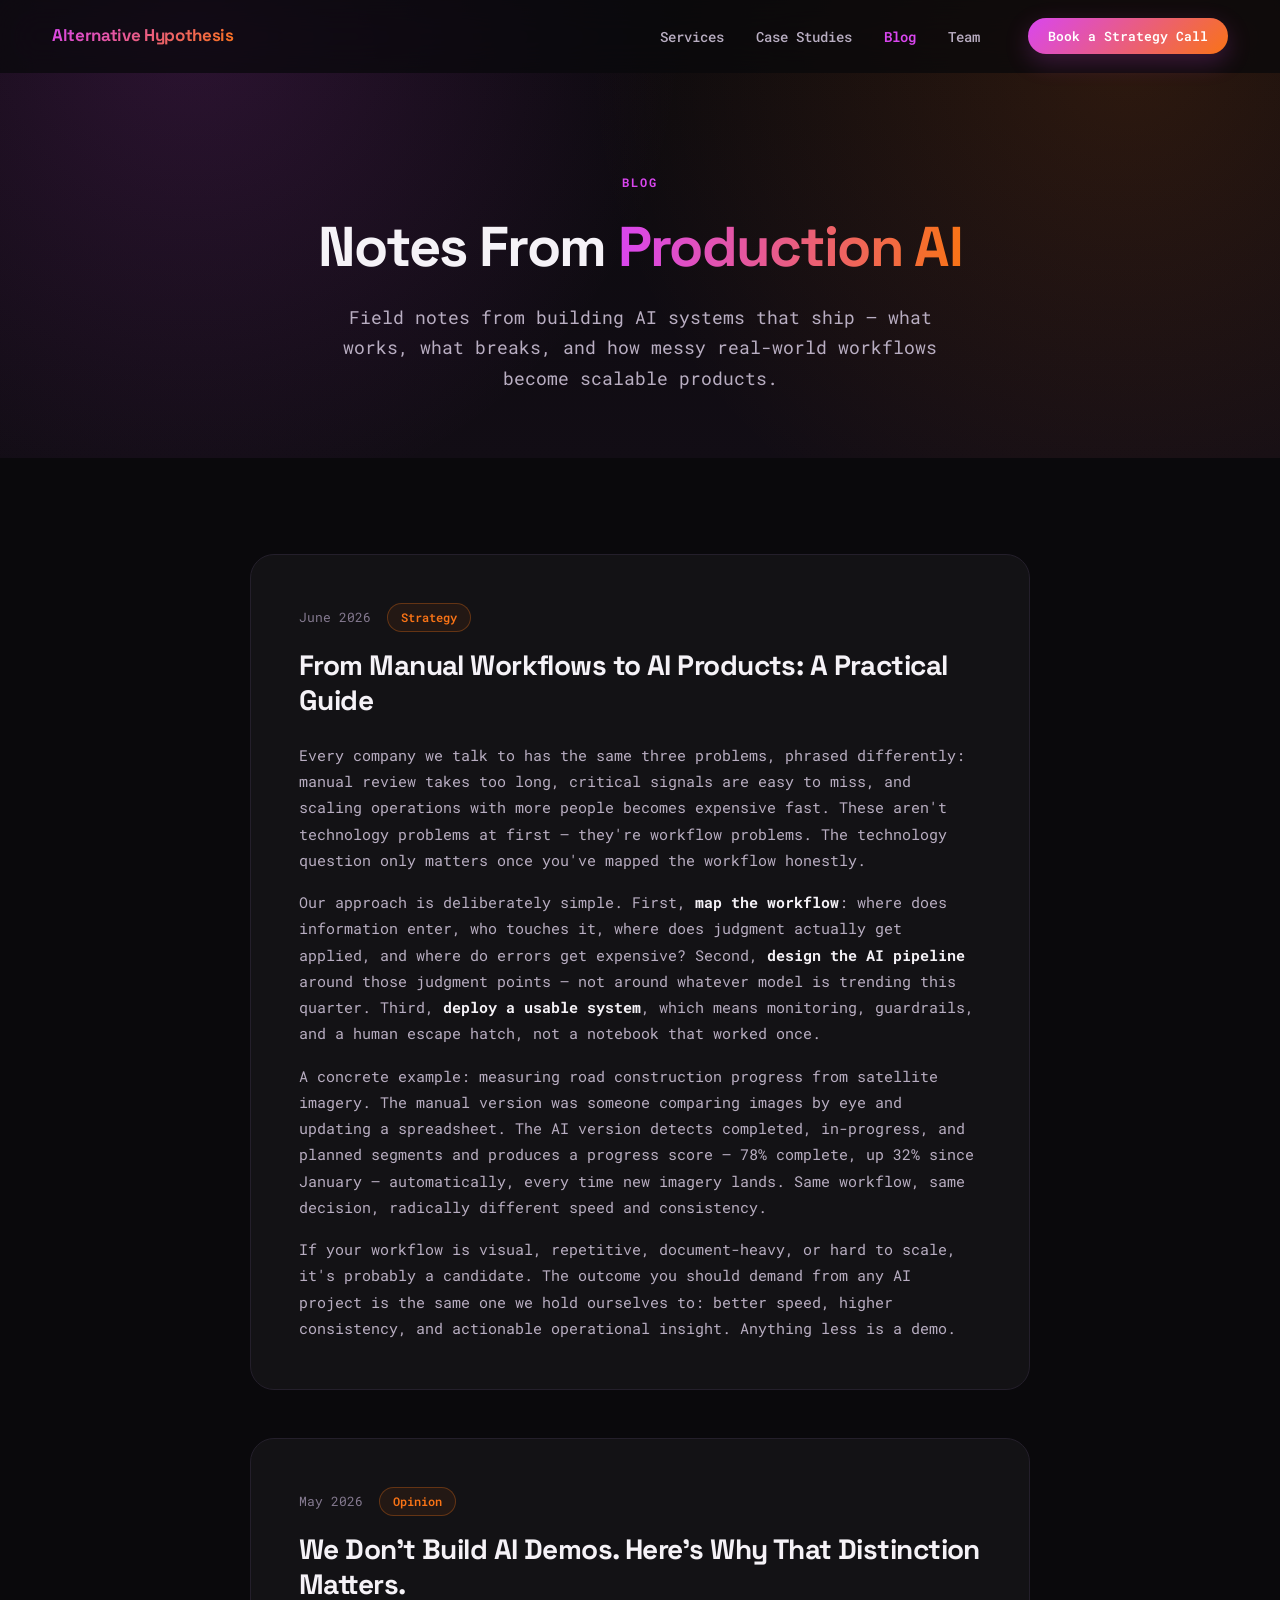
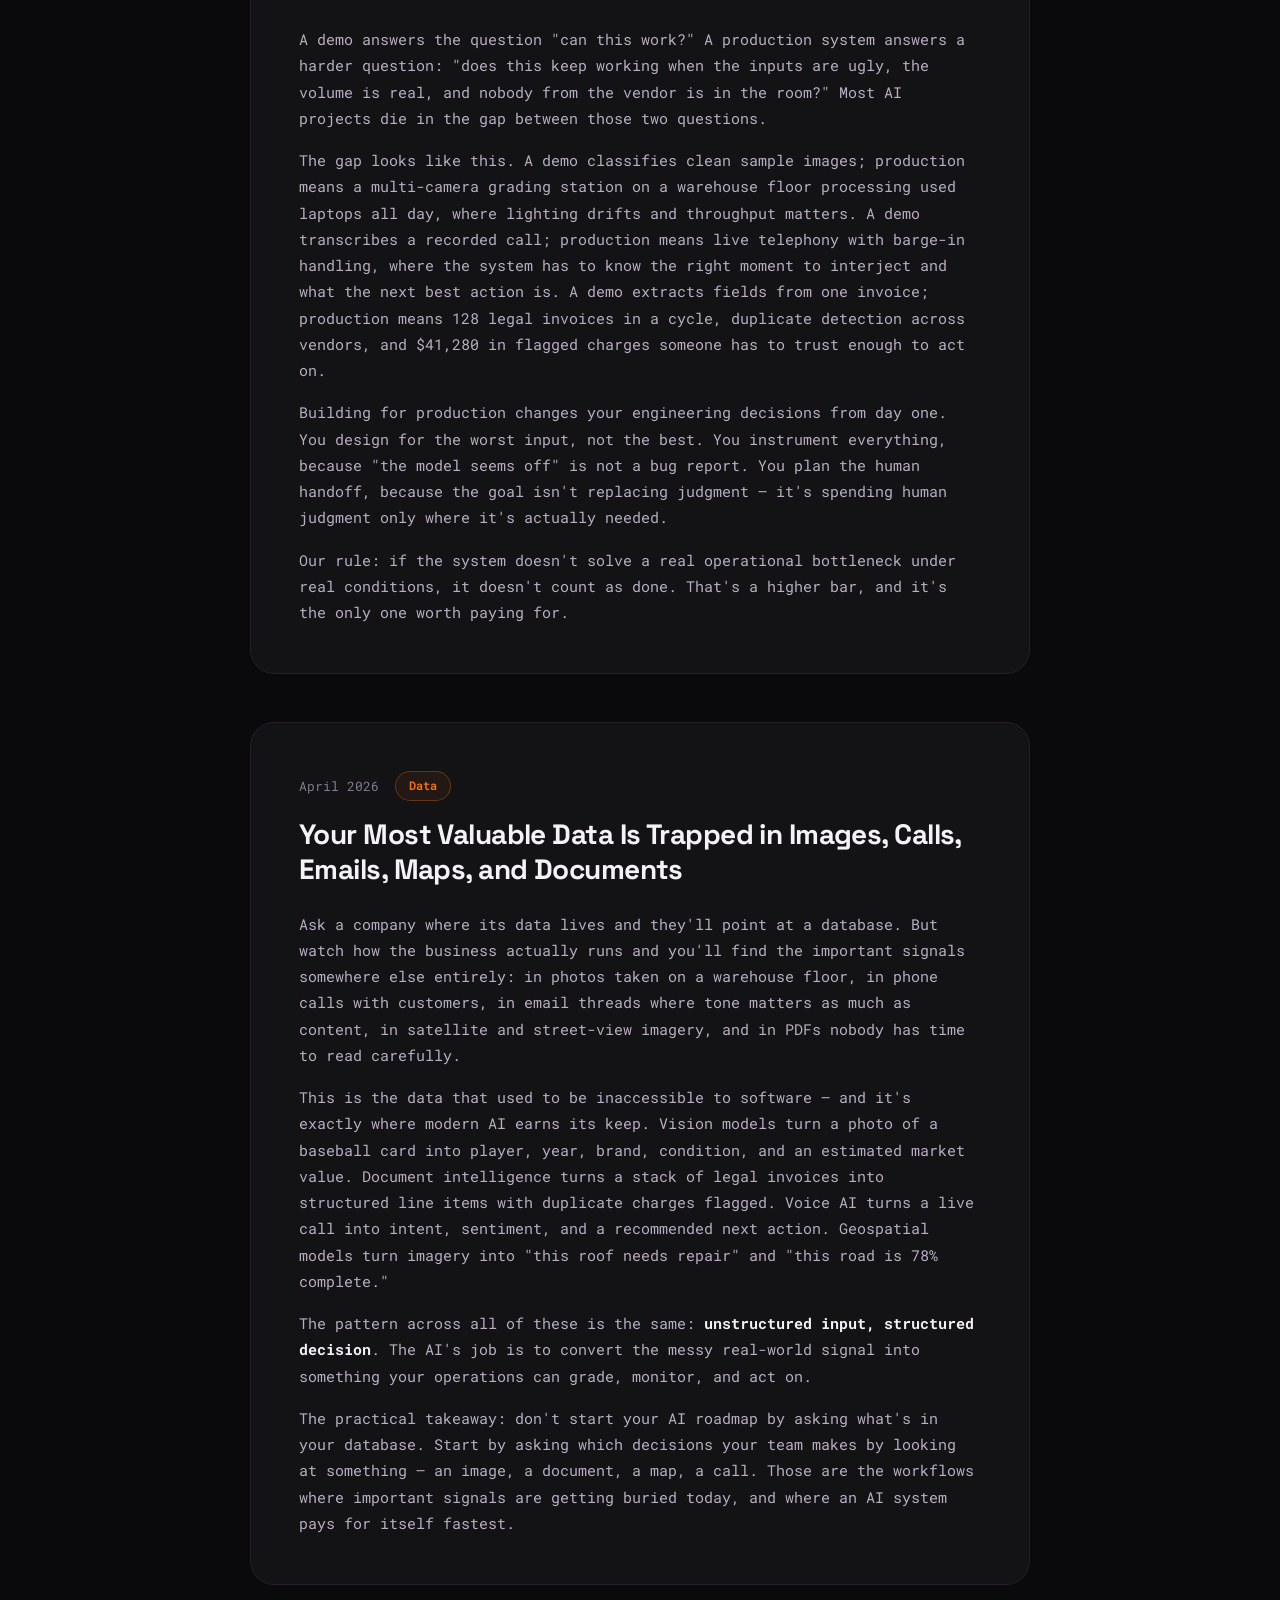
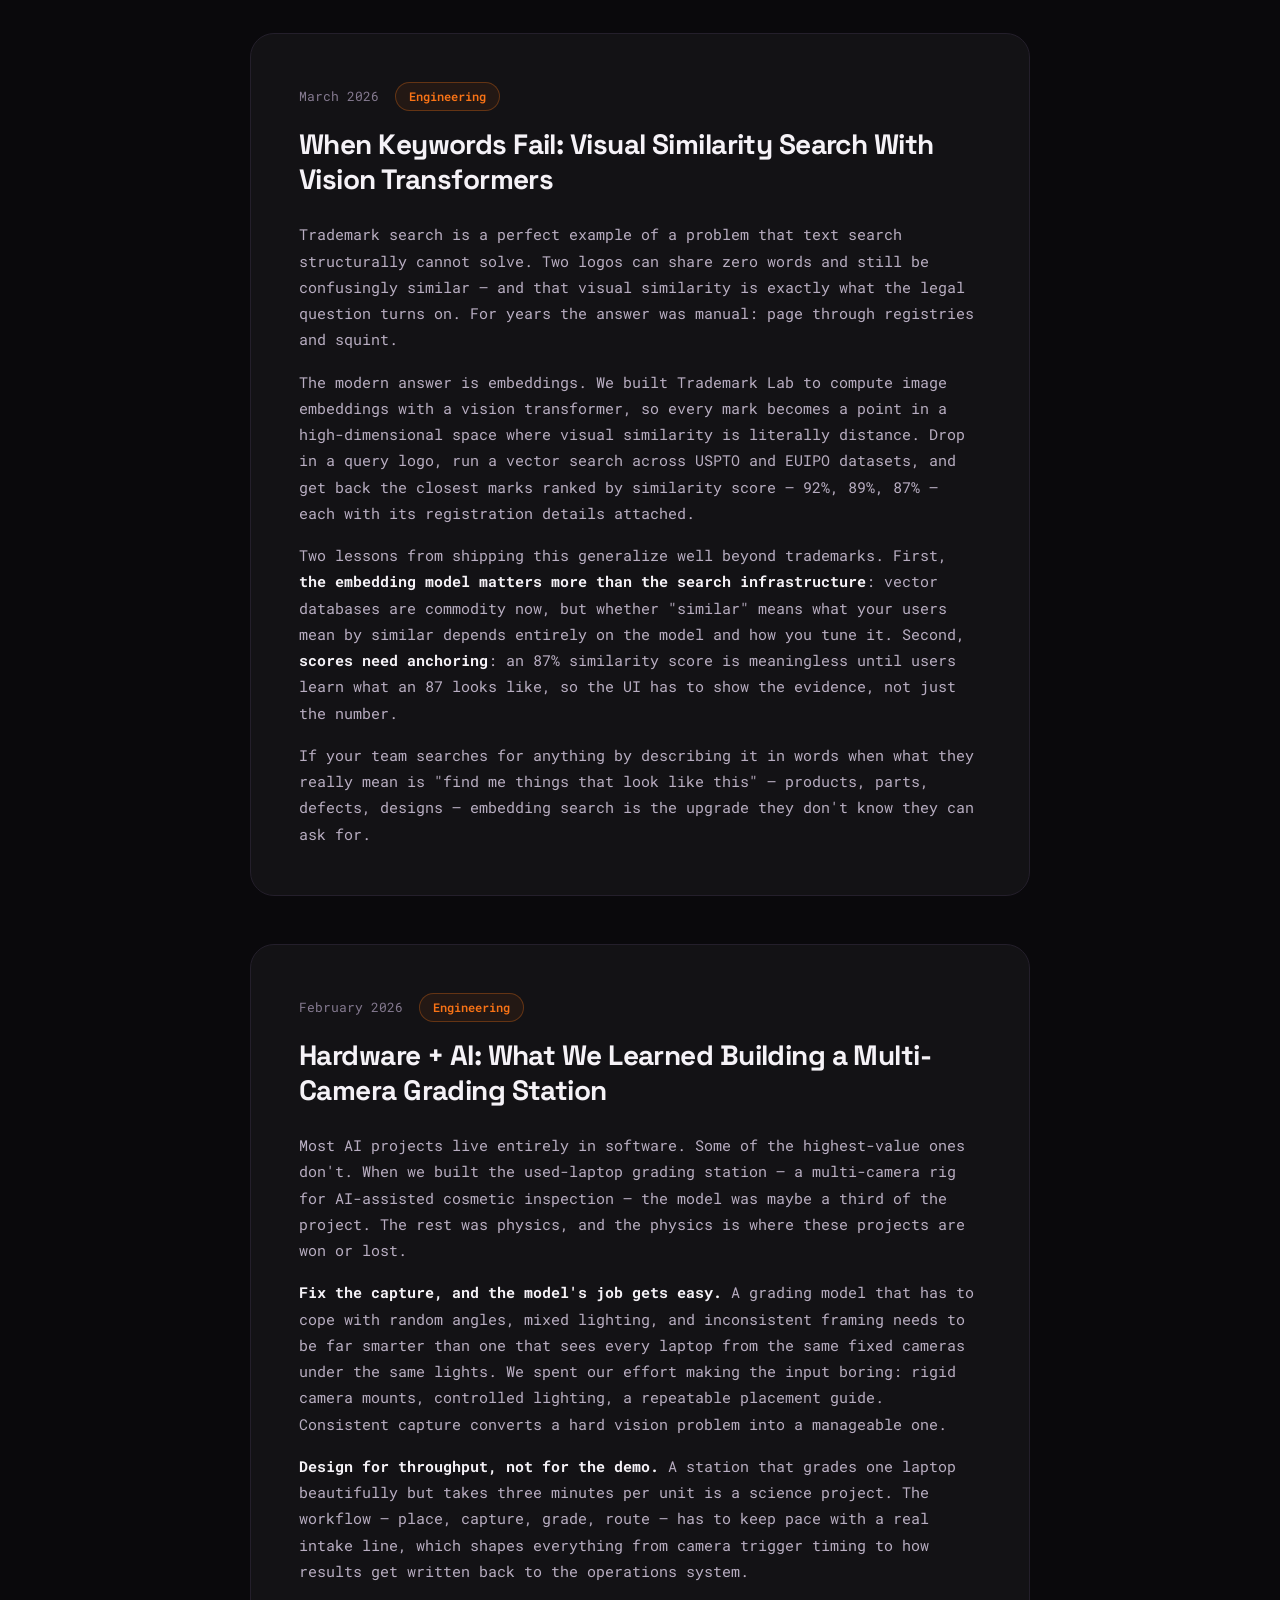
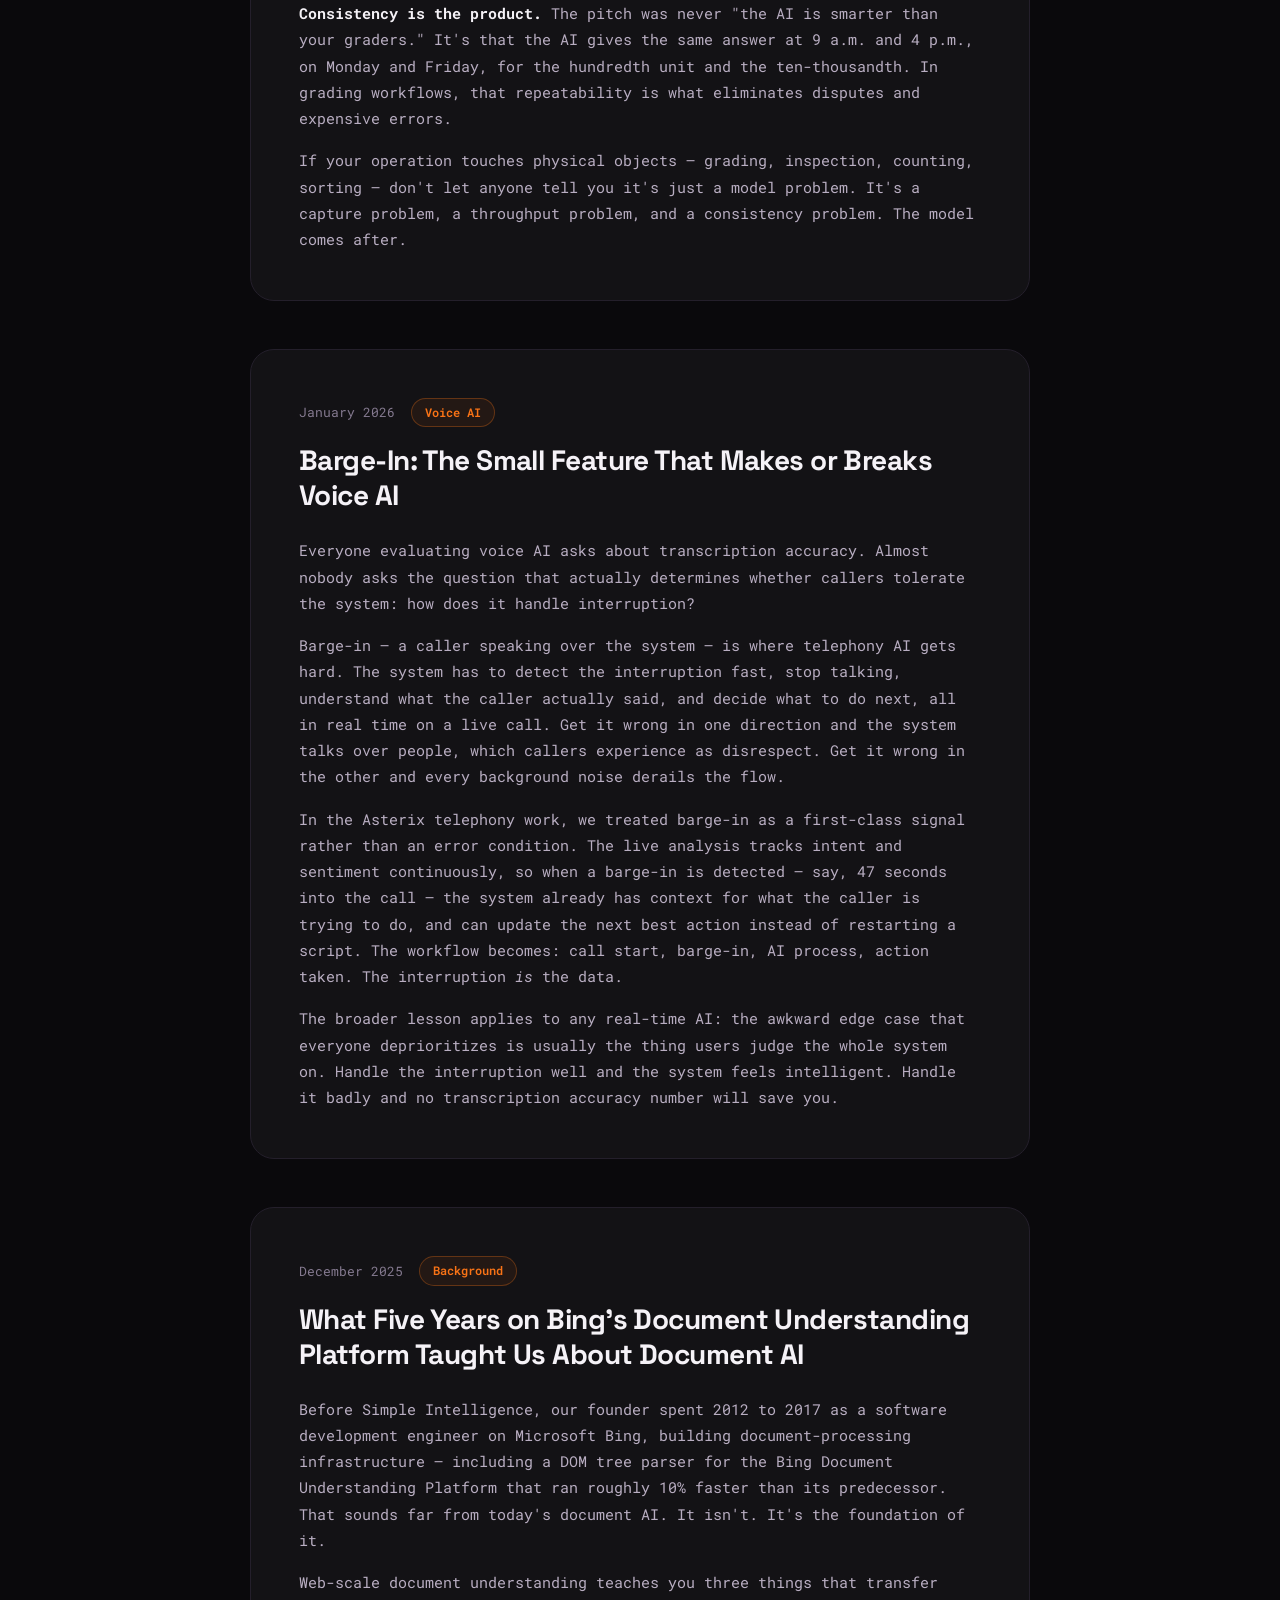
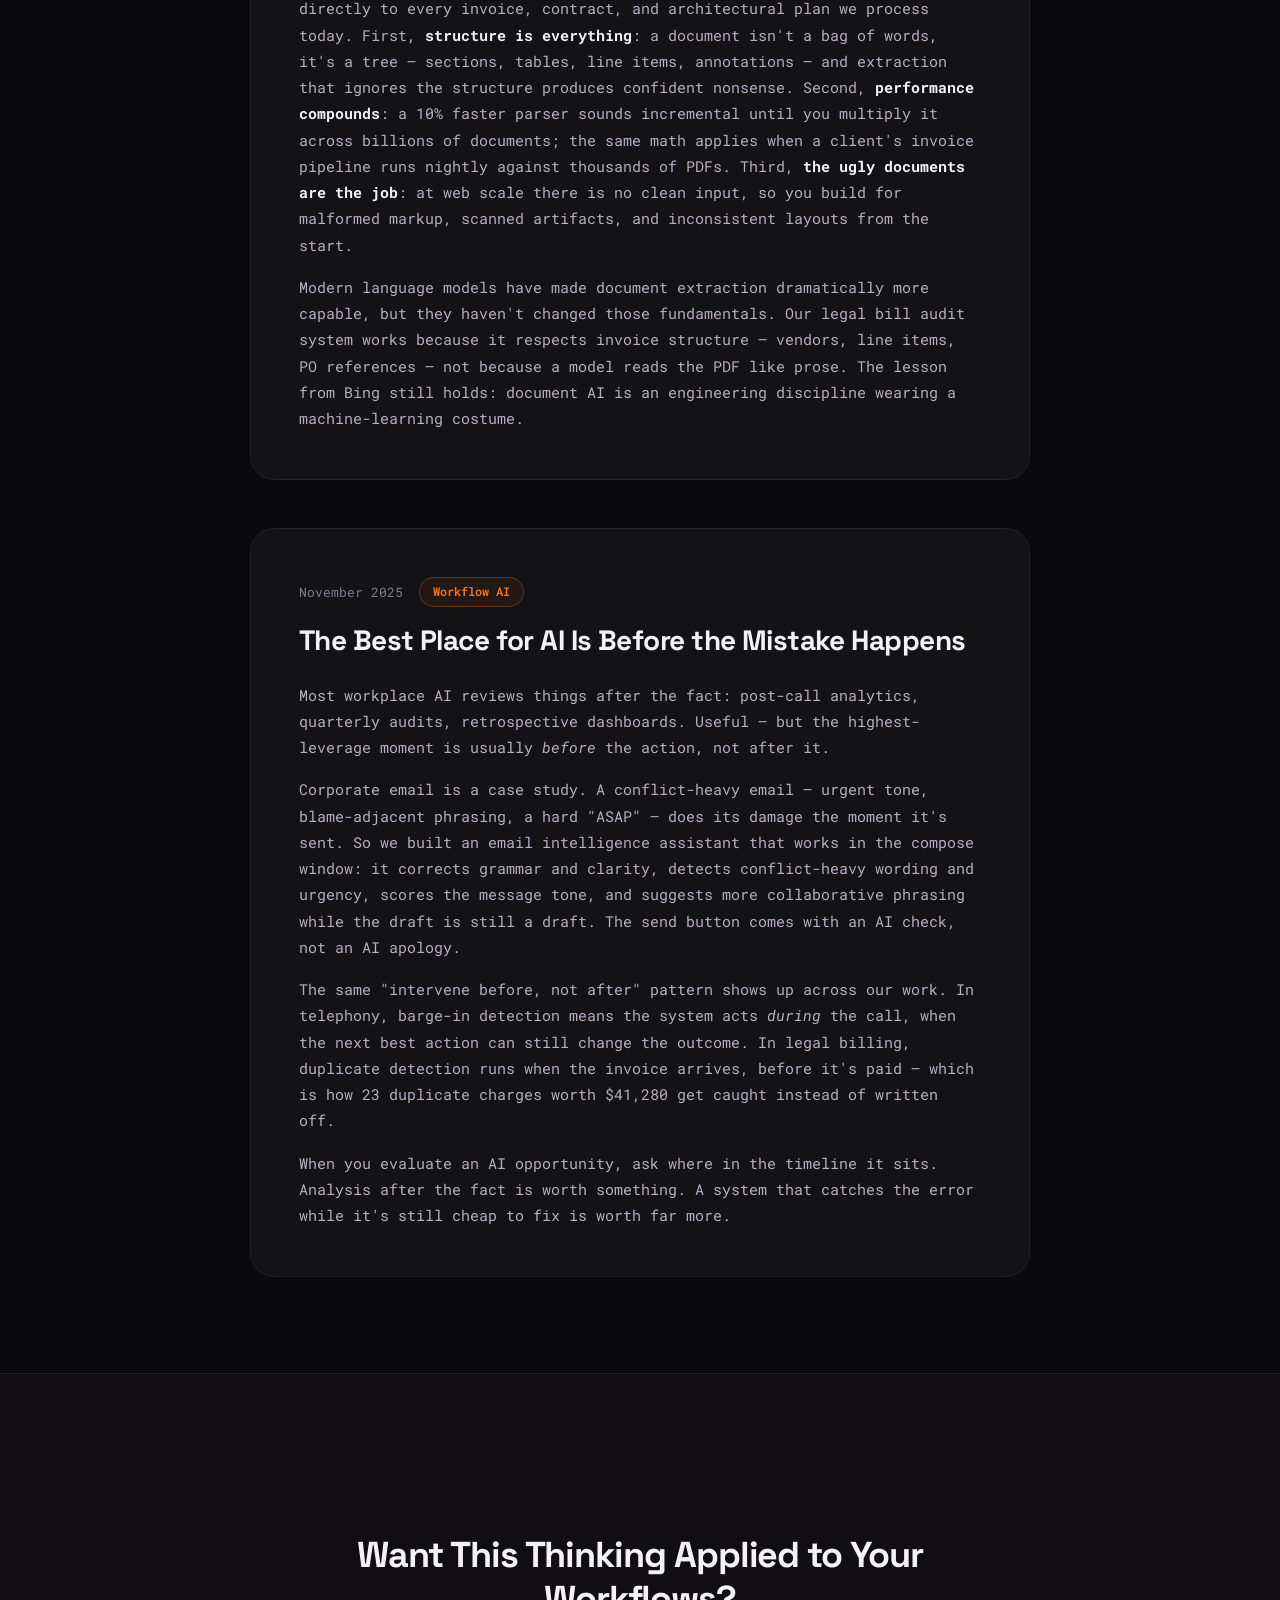
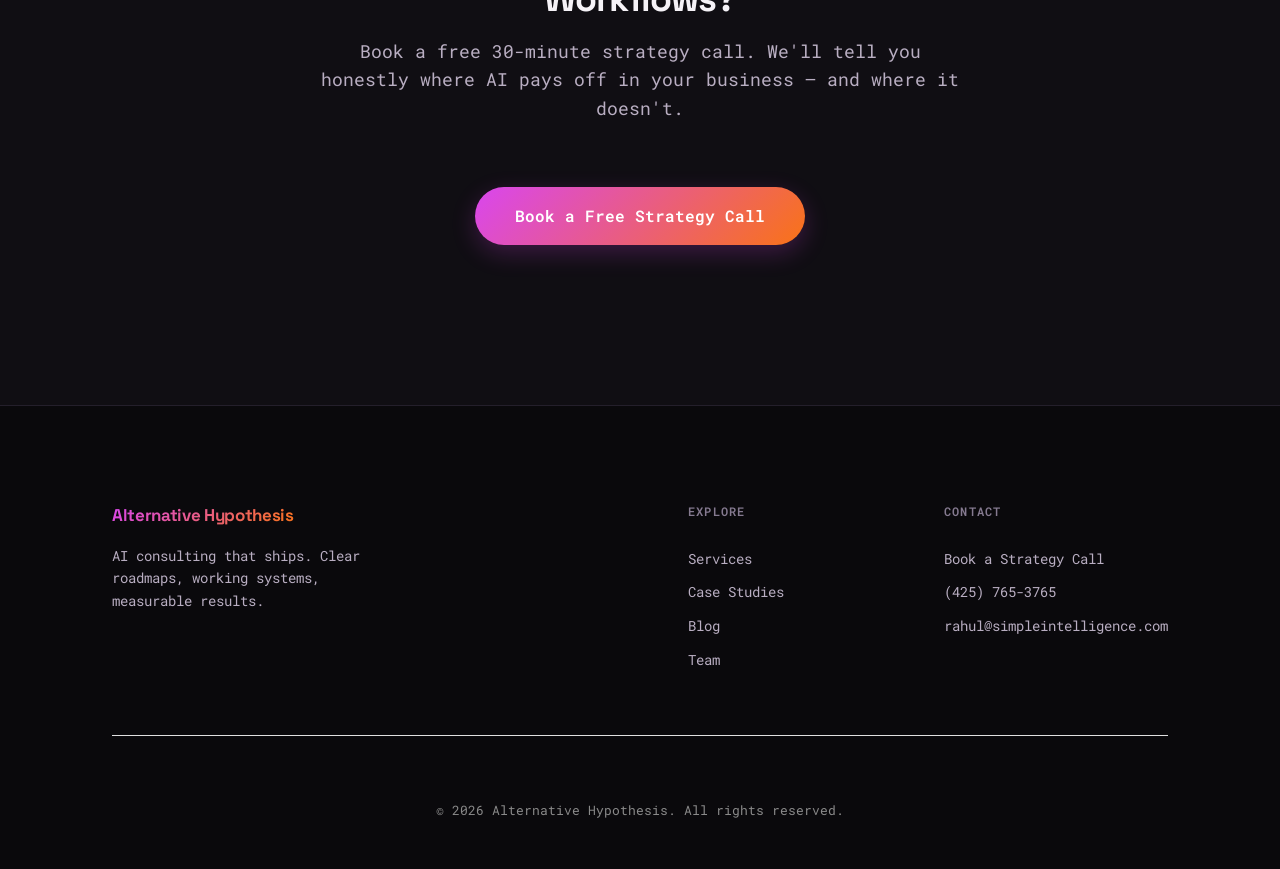
==== commit a4f69981: "Switch to black theme, add project images from portfolio, and expand blog to eight posts. Co-authore" ====
--- a/blog.html
+++ b/blog.html
@@ -109,9 +109,51 @@
                     </div>
                 </article>
 
+                <article class="blog-post" id="hardware-plus-ai">
+                    <div class="post-meta">
+                        <span class="post-date">February 2026</span>
+                        <span class="post-tag">Engineering</span>
+                    </div>
+                    <h2>Hardware + AI: What We Learned Building a Multi-Camera Grading Station</h2>
+                    <div class="post-body">
+                        <p>Most AI projects live entirely in software. Some of the highest-value ones don't. When we built the used-laptop grading station — a multi-camera rig for AI-assisted cosmetic inspection — the model was maybe a third of the project. The rest was physics, and the physics is where these projects are won or lost.</p>
+                        <p><strong>Fix the capture, and the model's job gets easy.</strong> A grading model that has to cope with random angles, mixed lighting, and inconsistent framing needs to be far smarter than one that sees every laptop from the same fixed cameras under the same lights. We spent our effort making the input boring: rigid camera mounts, controlled lighting, a repeatable placement guide. Consistent capture converts a hard vision problem into a manageable one.</p>
+                        <p><strong>Design for throughput, not for the demo.</strong> A station that grades one laptop beautifully but takes three minutes per unit is a science project. The workflow — place, capture, grade, route — has to keep pace with a real intake line, which shapes everything from camera trigger timing to how results get written back to the operations system.</p>
+                        <p><strong>Consistency is the product.</strong> The pitch was never "the AI is smarter than your graders." It's that the AI gives the same answer at 9 a.m. and 4 p.m., on Monday and Friday, for the hundredth unit and the ten-thousandth. In grading workflows, that repeatability is what eliminates disputes and expensive errors.</p>
+                        <p>If your operation touches physical objects — grading, inspection, counting, sorting — don't let anyone tell you it's just a model problem. It's a capture problem, a throughput problem, and a consistency problem. The model comes after.</p>
+                    </div>
+                </article>
+
+                <article class="blog-post" id="barge-in-voice-ai">
+                    <div class="post-meta">
+                        <span class="post-date">January 2026</span>
+                        <span class="post-tag">Voice AI</span>
+                    </div>
+                    <h2>Barge-In: The Small Feature That Makes or Breaks Voice AI</h2>
+                    <div class="post-body">
+                        <p>Everyone evaluating voice AI asks about transcription accuracy. Almost nobody asks the question that actually determines whether callers tolerate the system: how does it handle interruption?</p>
+                        <p>Barge-in — a caller speaking over the system — is where telephony AI gets hard. The system has to detect the interruption fast, stop talking, understand what the caller actually said, and decide what to do next, all in real time on a live call. Get it wrong in one direction and the system talks over people, which callers experience as disrespect. Get it wrong in the other and every background noise derails the flow.</p>
+                        <p>In the Asterix telephony work, we treated barge-in as a first-class signal rather than an error condition. The live analysis tracks intent and sentiment continuously, so when a barge-in is detected — say, 47 seconds into the call — the system already has context for what the caller is trying to do, and can update the next best action instead of restarting a script. The workflow becomes: call start, barge-in, AI process, action taken. The interruption <em>is</em> the data.</p>
+                        <p>The broader lesson applies to any real-time AI: the awkward edge case that everyone deprioritizes is usually the thing users judge the whole system on. Handle the interruption well and the system feels intelligent. Handle it badly and no transcription accuracy number will save you.</p>
+                    </div>
+                </article>
+
+                <article class="blog-post" id="bing-to-document-ai">
+                    <div class="post-meta">
+                        <span class="post-date">December 2025</span>
+                        <span class="post-tag">Background</span>
+                    </div>
+                    <h2>What Five Years on Bing's Document Understanding Platform Taught Us About Document AI</h2>
+                    <div class="post-body">
+                        <p>Before Simple Intelligence, our founder spent 2012 to 2017 as a software development engineer on Microsoft Bing, building document-processing infrastructure — including a DOM tree parser for the Bing Document Understanding Platform that ran roughly 10% faster than its predecessor. That sounds far from today's document AI. It isn't. It's the foundation of it.</p>
+                        <p>Web-scale document understanding teaches you three things that transfer directly to every invoice, contract, and architectural plan we process today. First, <strong>structure is everything</strong>: a document isn't a bag of words, it's a tree — sections, tables, line items, annotations — and extraction that ignores the structure produces confident nonsense. Second, <strong>performance compounds</strong>: a 10% faster parser sounds incremental until you multiply it across billions of documents; the same math applies when a client's invoice pipeline runs nightly against thousands of PDFs. Third, <strong>the ugly documents are the job</strong>: at web scale there is no clean input, so you build for malformed markup, scanned artifacts, and inconsistent layouts from the start.</p>
+                        <p>Modern language models have made document extraction dramatically more capable, but they haven't changed those fundamentals. Our legal bill audit system works because it respects invoice structure — vendors, line items, PO references — not because a model reads the PDF like prose. The lesson from Bing still holds: document AI is an engineering discipline wearing a machine-learning costume.</p>
+                    </div>
+                </article>
+
                 <article class="blog-post" id="ai-in-the-loop-email">
                     <div class="post-meta">
-                        <span class="post-date">February 2026</span>
+                        <span class="post-date">November 2025</span>
                         <span class="post-tag">Workflow AI</span>
                     </div>
                     <h2>The Best Place for AI Is Before the Mistake Happens</h2>
--- a/styles.css
+++ b/styles.css
@@ -3766,6 +3766,39 @@
     line-height: 1.5;
 }
 
+/* ---- Case study media ---- */
+.enterprise-site .case-media {
+    margin: 0 0 var(--space-lg);
+    border-radius: 16px;
+    overflow: hidden;
+    border: 1px solid var(--ent-line);
+}
+
+.enterprise-site .case-media img {
+    display: block;
+    width: 100%;
+    height: auto;
+}
+
+.enterprise-site .case-featured .case-media {
+    margin-bottom: var(--space-xl);
+}
+
+/* ---- Team photo ---- */
+.enterprise-site .team-photo {
+    width: 160px;
+    border-radius: 28px;
+    overflow: hidden;
+    margin-bottom: var(--space-lg);
+    box-shadow: 0 12px 32px rgba(217, 70, 239, 0.25);
+}
+
+.enterprise-site .team-photo img {
+    display: block;
+    width: 100%;
+    height: auto;
+}
+
 /* ---- Subpage responsive ---- */
 @media (max-width: 900px) {
     .enterprise-site .case-grid {
@@ -3815,3 +3848,215 @@
         margin-left: 0;
     }
 }
+
+/* ==========================================================================
+   Dark Theme — Black
+   ========================================================================== */
+
+.enterprise-site {
+    --ent-bg: #0a090c;
+    --ent-bg-soft: #100e13;
+    --ent-bg-tint: #1a1420;
+    --ent-ink: #f5f2f7;
+    --ent-ink-soft: #b9aec2;
+    --ent-ink-mute: #857a90;
+    --ent-line: #241f2b;
+    --ent-line-strong: #362e40;
+
+    background: var(--ent-bg);
+    color: var(--ent-ink);
+}
+
+.enterprise-site ::selection {
+    background: var(--ent-brand);
+    color: #ffffff;
+}
+
+/* ---- Navigation ---- */
+.enterprise-site .nav {
+    background: rgba(10, 9, 12, 0.78);
+    backdrop-filter: blur(18px) saturate(1.4);
+    -webkit-backdrop-filter: blur(18px) saturate(1.4);
+}
+
+.enterprise-site .nav.scrolled {
+    border-bottom-color: var(--ent-line);
+    box-shadow: 0 6px 24px rgba(0, 0, 0, 0.5);
+}
+
+.enterprise-site .mobile-nav {
+    background: rgba(10, 9, 12, 0.98) !important;
+}
+
+.enterprise-site .mobile-menu-btn span {
+    background: var(--ent-ink);
+}
+
+/* ---- Buttons ---- */
+.enterprise-site .btn-ghost {
+    background: var(--ent-bg-soft);
+    color: var(--ent-ink);
+    border-color: var(--ent-line-strong);
+}
+
+.enterprise-site .btn-ghost:hover {
+    background: var(--ent-bg-tint);
+    border-color: var(--ent-brand);
+    color: #ffffff;
+}
+
+/* ---- Heroes ---- */
+.enterprise-site .enterprise-hero,
+.enterprise-site .page-hero {
+    background:
+        radial-gradient(circle at 15% 5%, rgba(217, 70, 239, 0.16) 0%, transparent 42%),
+        radial-gradient(circle at 88% 12%, rgba(249, 115, 22, 0.14) 0%, transparent 45%),
+        linear-gradient(180deg, #0a090c 0%, #120d15 100%);
+}
+
+.enterprise-site .enterprise-hero::before {
+    background: radial-gradient(circle, rgba(217, 70, 239, 0.16), transparent 65%);
+}
+
+.enterprise-site .enterprise-hero::after {
+    background: radial-gradient(circle, rgba(249, 115, 22, 0.14), transparent 65%);
+}
+
+.enterprise-site .hero-counter {
+    color: var(--ent-ink-soft);
+}
+
+/* ---- Cards (glass on black) ---- */
+.enterprise-site .problem-card,
+.enterprise-site .service-card,
+.enterprise-site .different-card,
+.enterprise-site .cta-form {
+    background: rgba(255, 255, 255, 0.035);
+    border-color: var(--ent-line);
+    box-shadow: 0 1px 2px rgba(0, 0, 0, 0.4);
+}
+
+.enterprise-site .problem-card:hover,
+.enterprise-site .service-card:hover,
+.enterprise-site .different-card:hover {
+    border-color: rgba(217, 70, 239, 0.45);
+    box-shadow: 0 16px 40px rgba(0, 0, 0, 0.5);
+}
+
+.enterprise-site .security-badge {
+    background: rgba(255, 255, 255, 0.035);
+    border-color: var(--ent-line);
+    color: var(--ent-ink);
+}
+
+.enterprise-site .security-badge:hover {
+    border-color: rgba(217, 70, 239, 0.45);
+    box-shadow: 0 10px 26px rgba(0, 0, 0, 0.45);
+}
+
+.enterprise-site .industry-card {
+    background: rgba(255, 255, 255, 0.035);
+    border-color: var(--ent-line);
+}
+
+.enterprise-site .industry-card:hover {
+    box-shadow: 0 24px 56px rgba(0, 0, 0, 0.55);
+}
+
+.enterprise-site .industry-scene {
+    background:
+        radial-gradient(circle at 20% 15%, var(--ind-soft) 0%, transparent 55%),
+        linear-gradient(160deg, color-mix(in srgb, var(--ind-hue-1) 20%, #16121a) 0%, color-mix(in srgb, var(--ind-hue-2) 24%, #16121a) 100%);
+}
+
+.enterprise-site .industry-scene .scene-fill-dark { fill: #16121a; }
+
+.enterprise-site .journey-stage {
+    background: rgba(20, 17, 24, 0.85);
+    border-color: var(--ent-line);
+    box-shadow: 0 8px 30px rgba(0, 0, 0, 0.4);
+}
+
+.enterprise-site .journey-stage:hover {
+    border-color: rgba(217, 70, 239, 0.45);
+    box-shadow: 0 20px 48px rgba(0, 0, 0, 0.55);
+}
+
+/* ---- Engine diagram ---- */
+.enterprise-site .engine-diagram {
+    background:
+        radial-gradient(circle at 50% -10%, rgba(217, 70, 239, 0.1) 0%, transparent 55%),
+        #121016;
+    box-shadow: 0 24px 60px rgba(0, 0, 0, 0.55);
+}
+
+.enterprise-site .token-stream .token {
+    background: var(--ent-bg-tint);
+    border-color: var(--ent-line-strong);
+}
+
+/* ---- Comparison table ---- */
+.enterprise-site .comparison-wrap {
+    box-shadow: 0 16px 44px rgba(0, 0, 0, 0.5);
+}
+
+.enterprise-site .comparison-table {
+    background: #121016;
+}
+
+.enterprise-site .comparison-table td:last-child {
+    background: rgba(217, 70, 239, 0.07);
+}
+
+/* ---- Forms ---- */
+.enterprise-site .form-group input,
+.enterprise-site .form-group textarea {
+    background: var(--ent-bg-tint);
+    border-color: var(--ent-line-strong);
+    color: var(--ent-ink);
+}
+
+/* ---- Sketch scene: keep the napkin paper, dim its shadow ---- */
+.enterprise-site .sk-note-paper {
+    filter: drop-shadow(0 12px 20px rgba(0, 0, 0, 0.5));
+}
+
+/* ---- GPU figure caption ---- */
+.enterprise-site .gpu-card-figure figcaption,
+.enterprise-site .engine-foot {
+    color: var(--ent-ink-mute);
+}
+
+/* ---- Subpage cards ---- */
+.enterprise-site .case-study,
+.enterprise-site .blog-post,
+.enterprise-site .team-card,
+.enterprise-site .exp-item,
+.enterprise-site .hire-step,
+.enterprise-site .cred-card,
+.enterprise-site .stat {
+    background: rgba(255, 255, 255, 0.035);
+    border-color: var(--ent-line);
+}
+
+.enterprise-site .case-featured {
+    background: rgba(255, 255, 255, 0.05);
+}
+
+.enterprise-site .case-study:hover {
+    box-shadow: 0 16px 40px rgba(0, 0, 0, 0.5);
+}
+
+.enterprise-site .case-metrics {
+    background: var(--ent-bg-tint);
+    border-color: var(--ent-line-strong);
+}
+
+.enterprise-site .case-media,
+.enterprise-site .team-photo {
+    border-color: var(--ent-line-strong);
+}
+
+.enterprise-site .team-photo {
+    box-shadow: 0 12px 32px rgba(0, 0, 0, 0.5);
+}
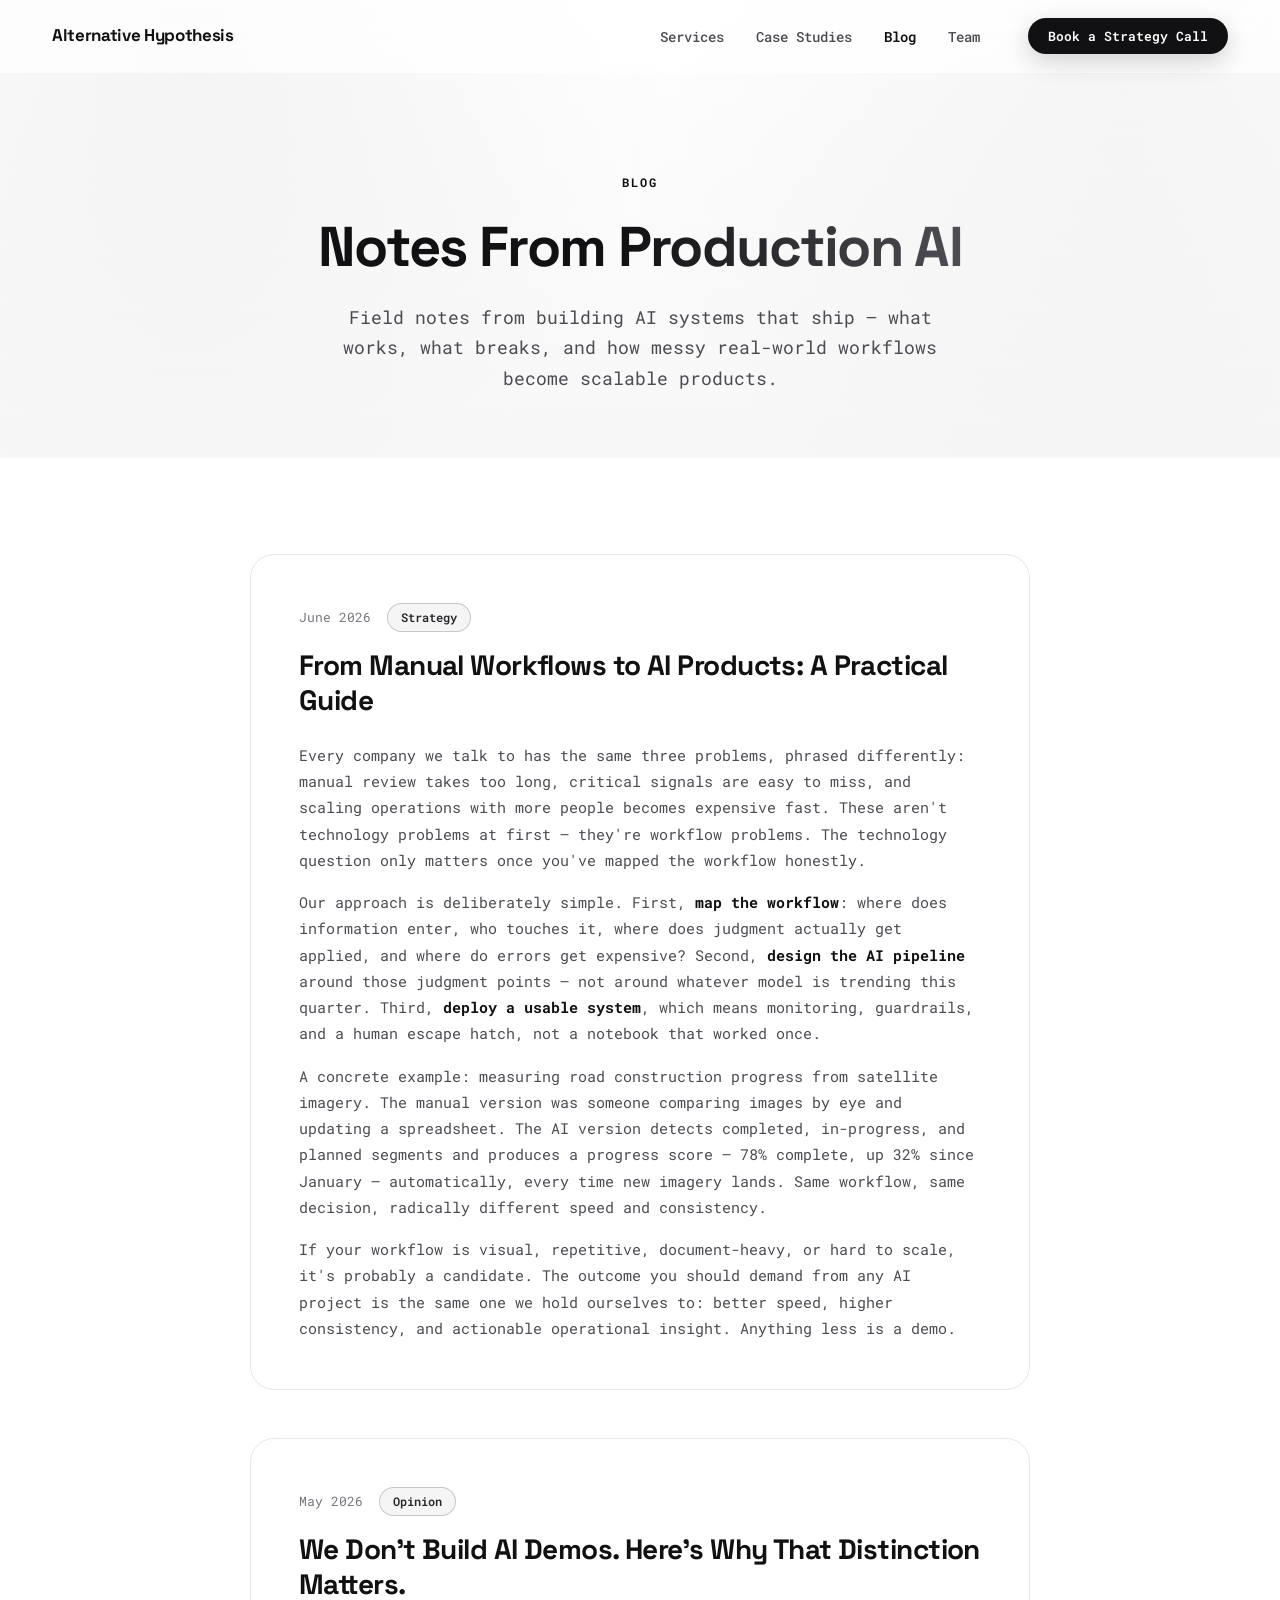
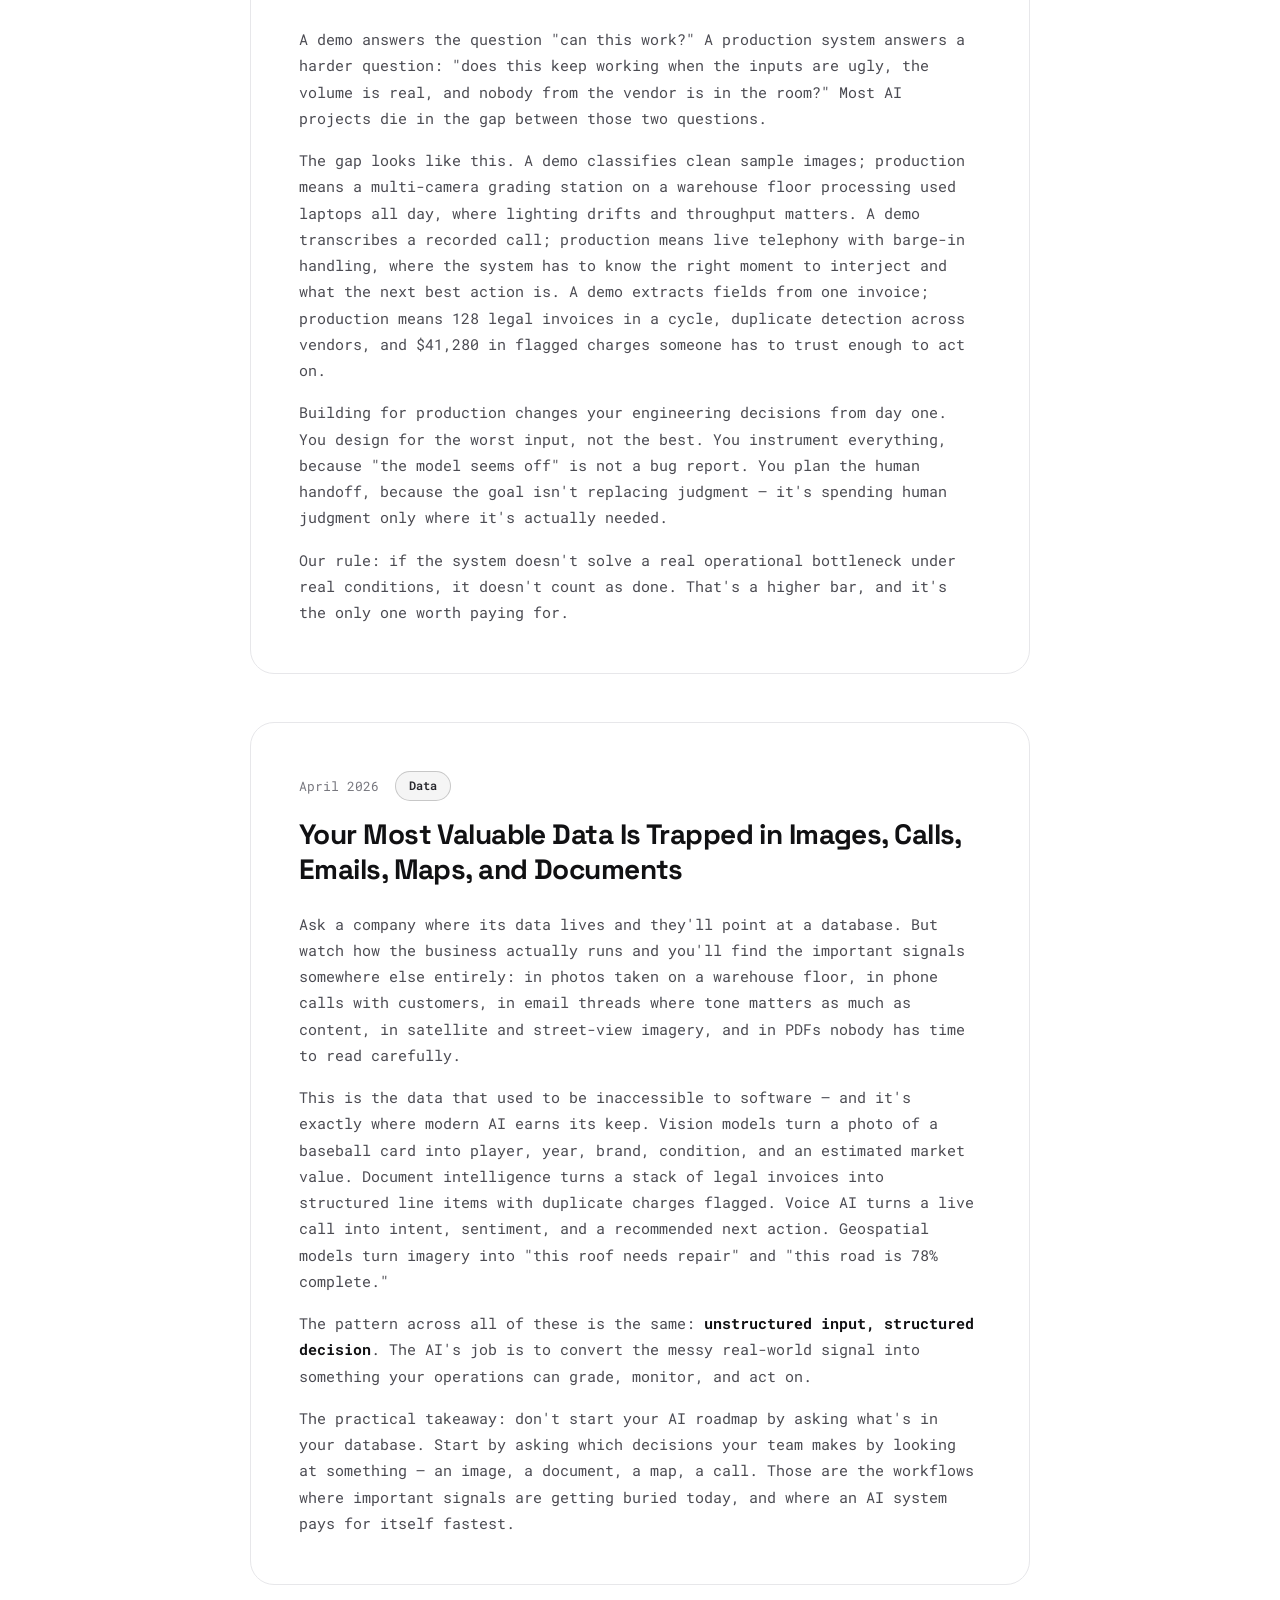
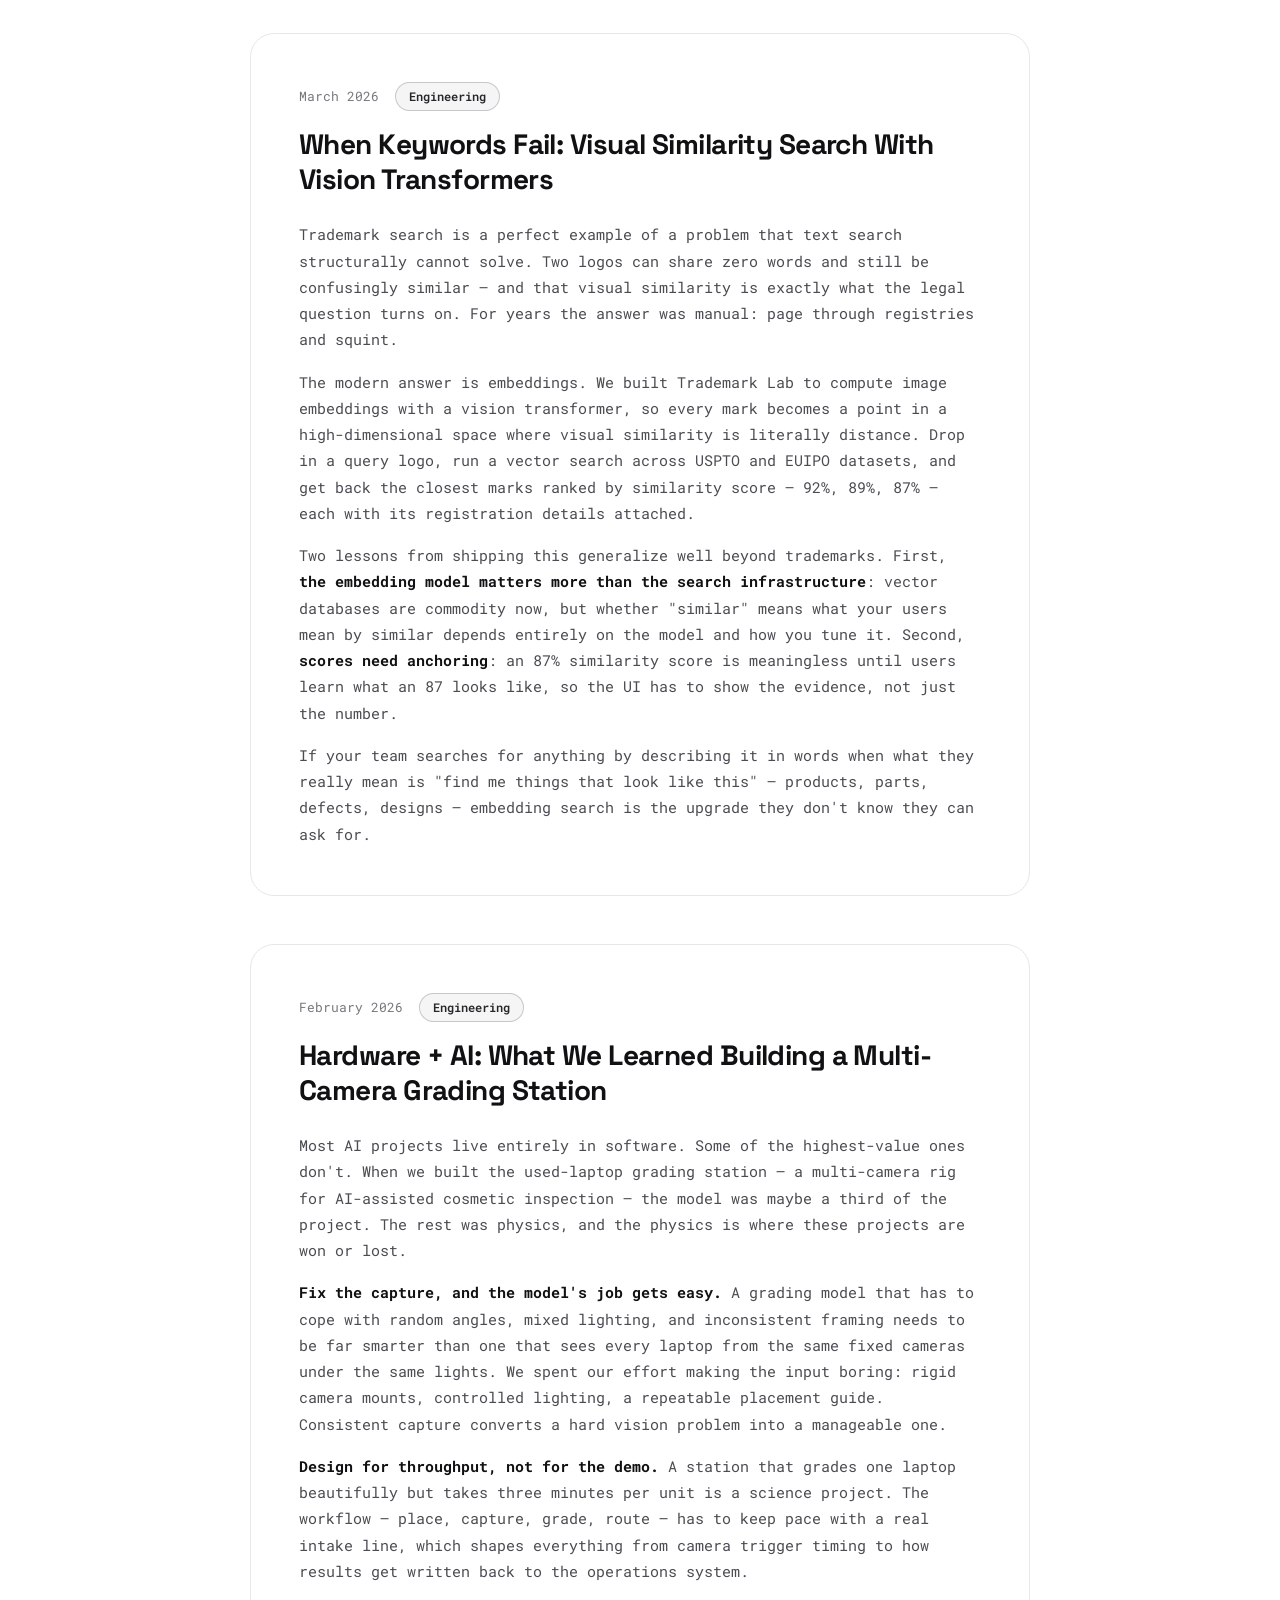
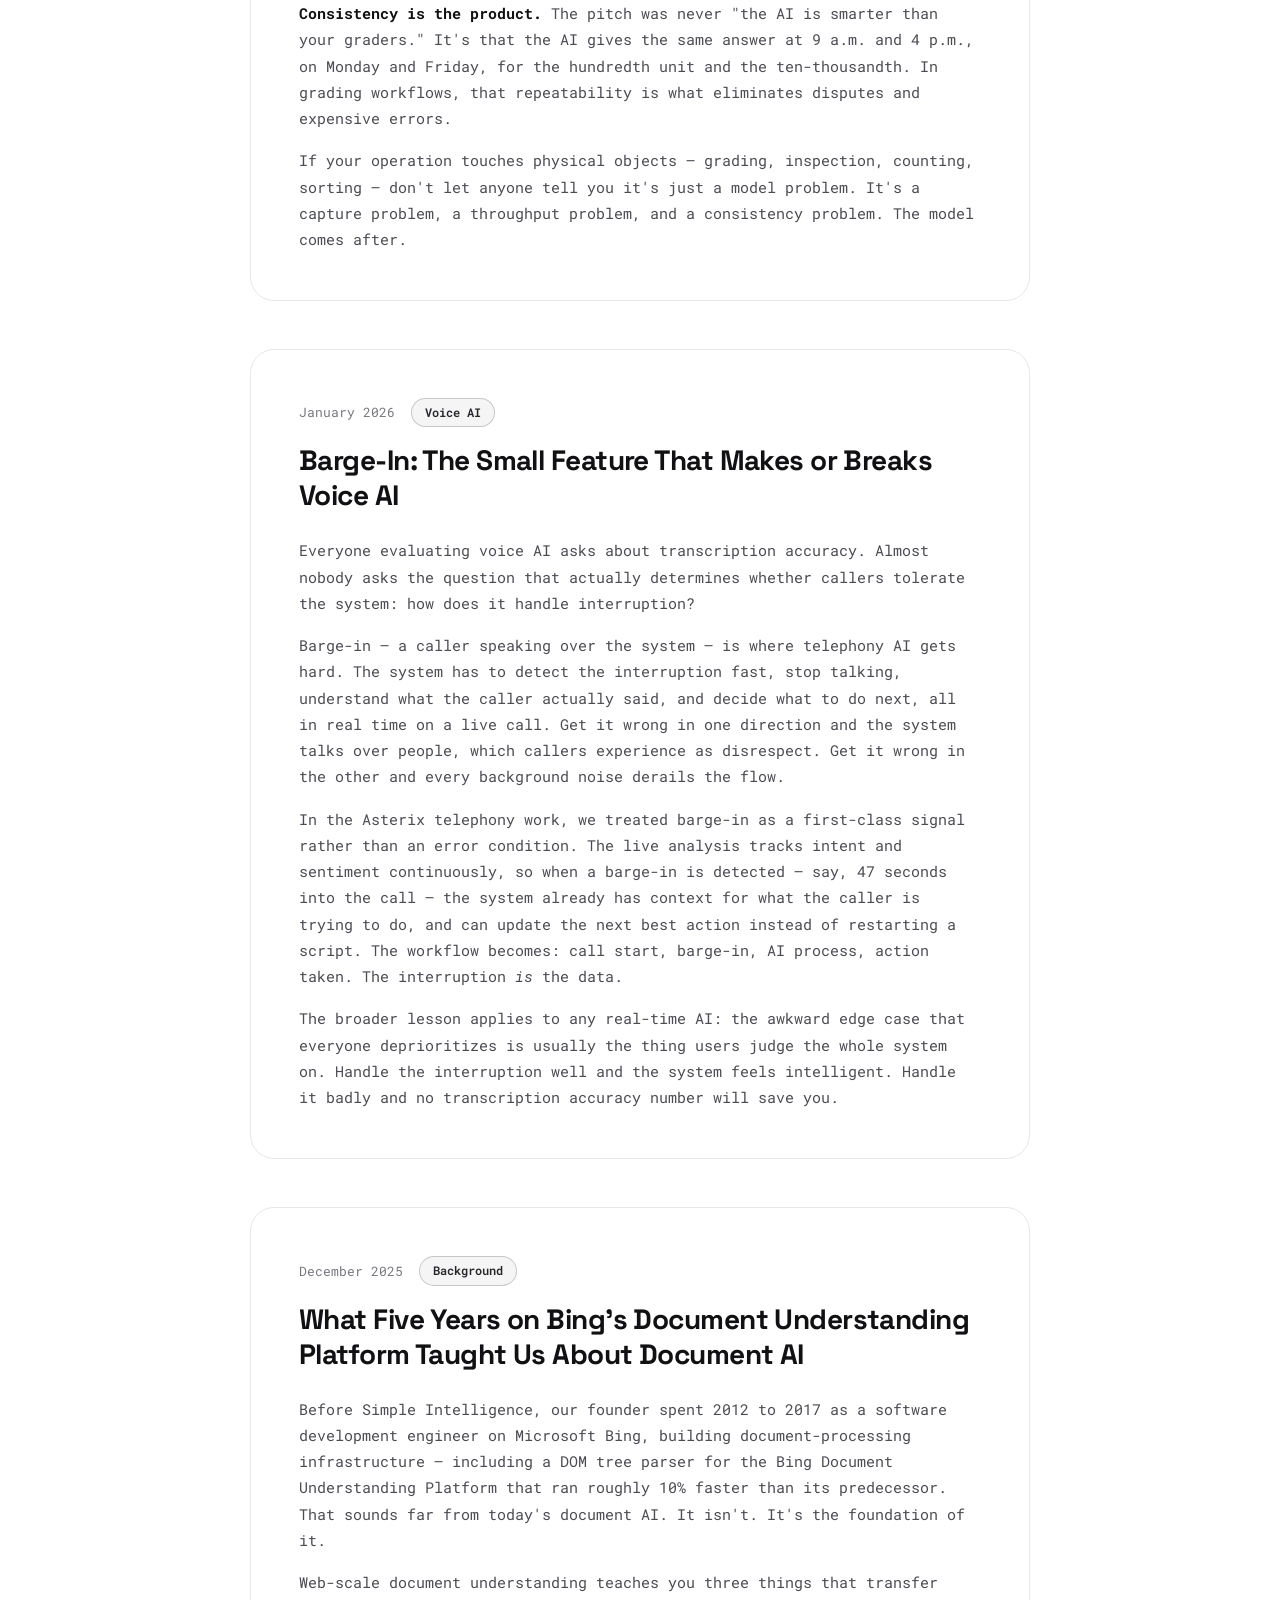
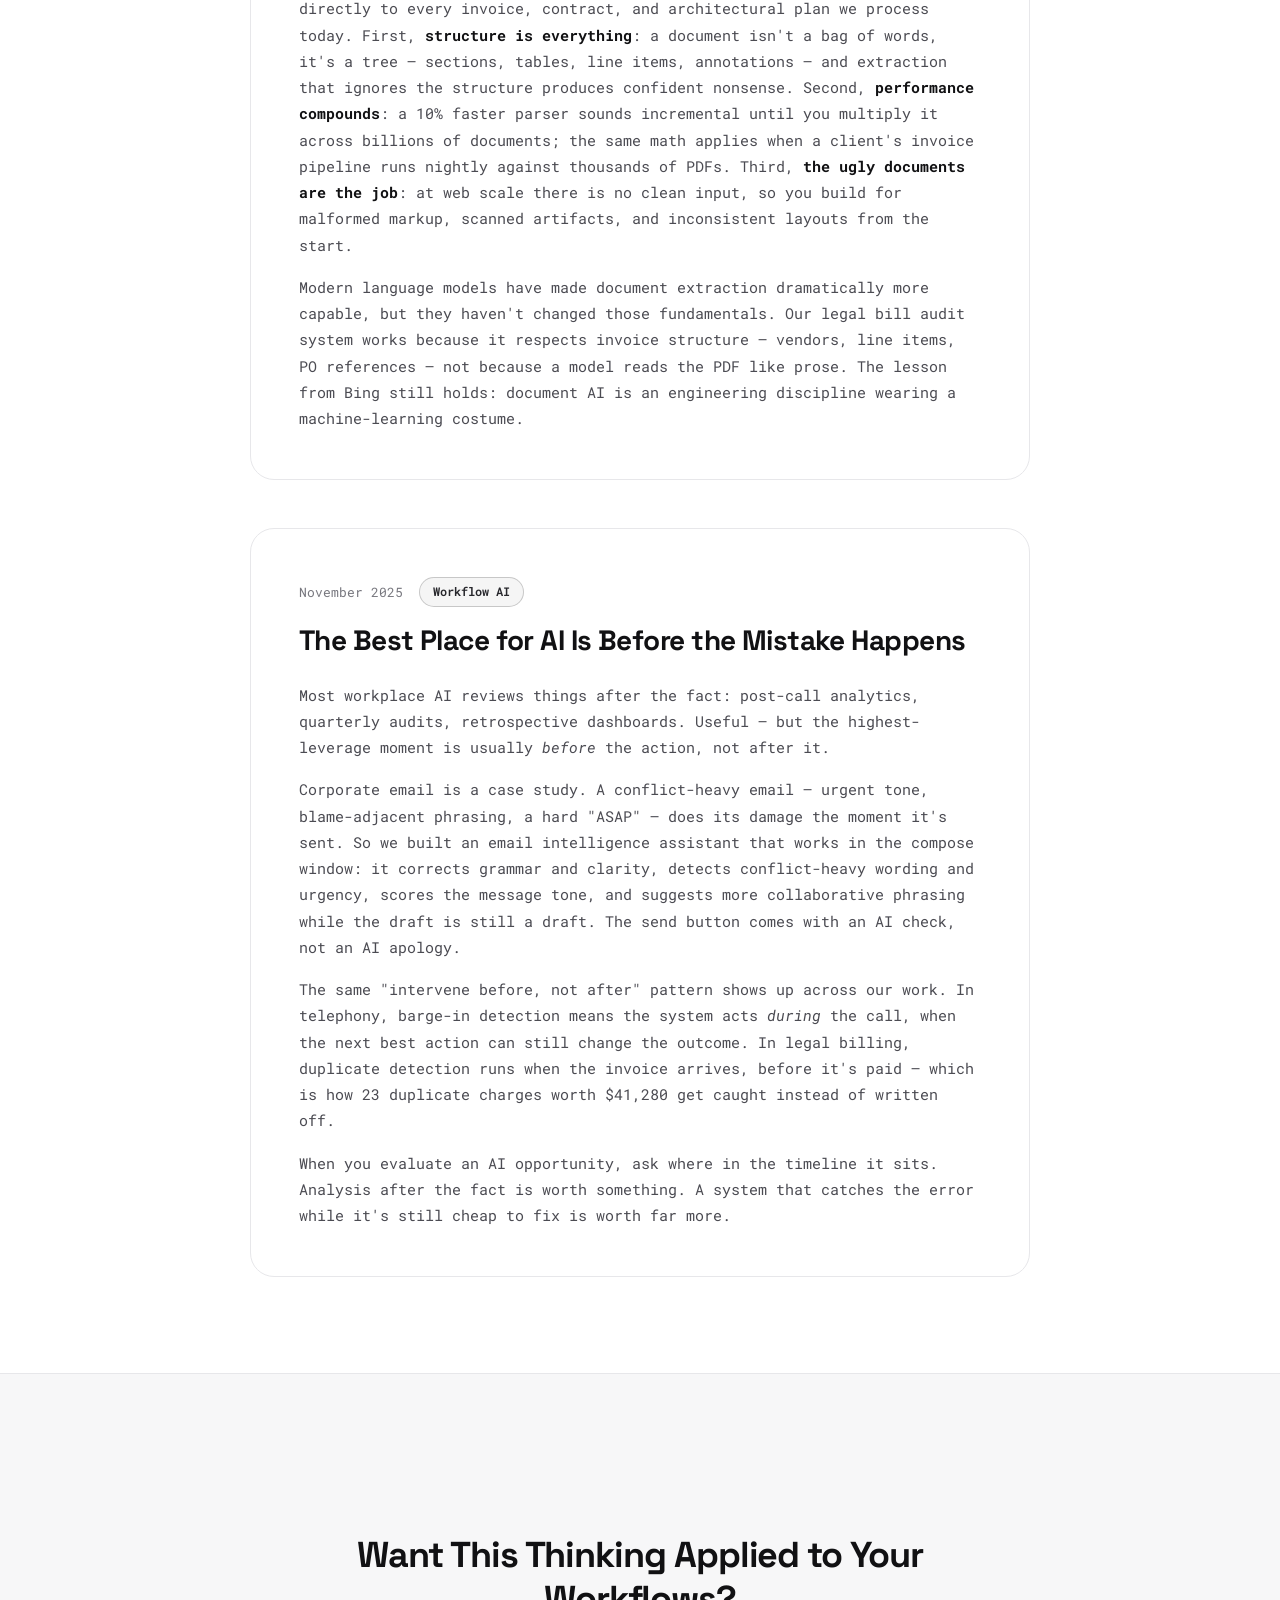
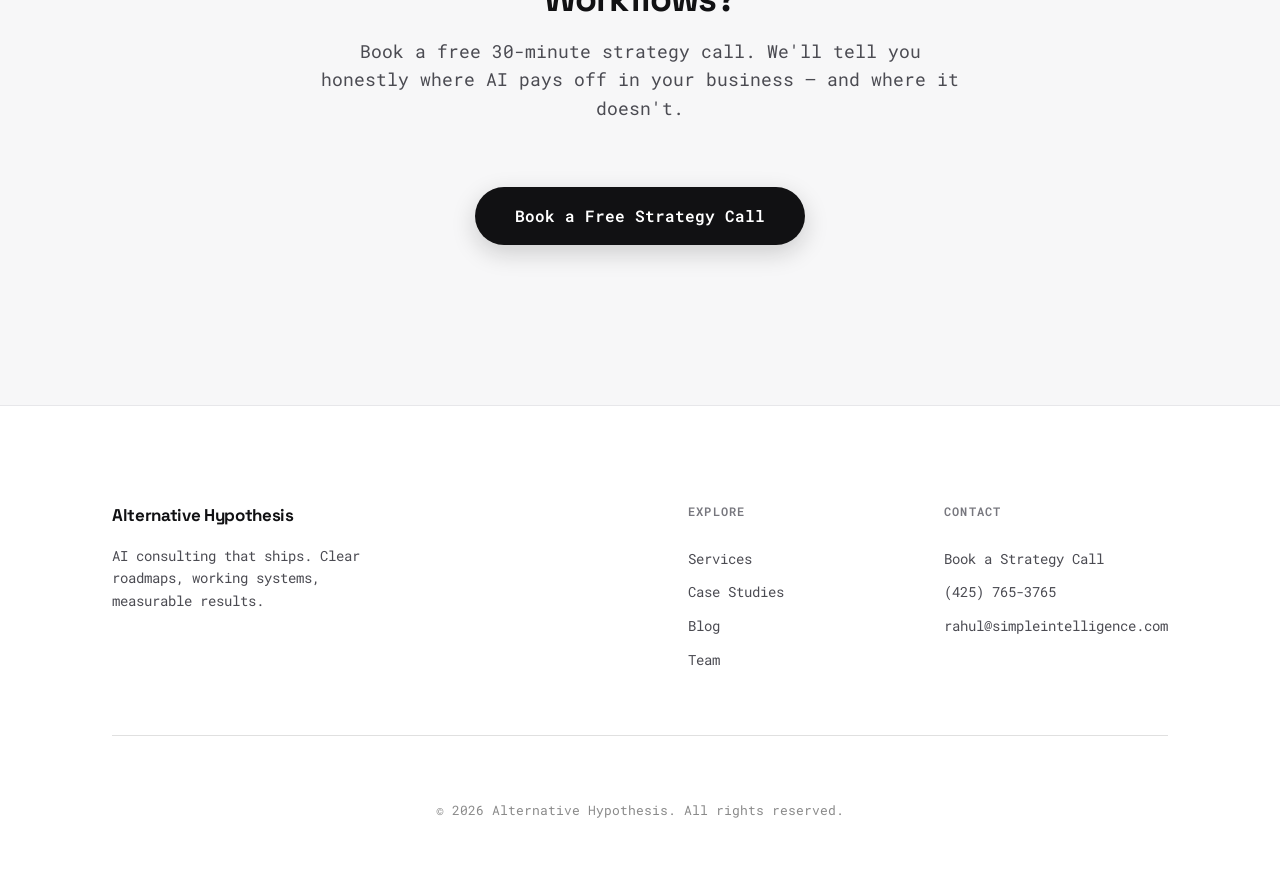
==== commit 3479eb36: "Update Google tag to AW-18338912927 with new lead-form conversion label. Co-authored-by: Cursor <cur" ====
--- a/blog.html
+++ b/blog.html
@@ -2,12 +2,12 @@
 <html lang="en">
 <head>
     <!-- Google tag (gtag.js) -->
-    <script async src="https://www.googletagmanager.com/gtag/js?id=AW-676753769"></script>
+    <script async src="https://www.googletagmanager.com/gtag/js?id=AW-18338912927"></script>
     <script>
       window.dataLayer = window.dataLayer || [];
       function gtag(){dataLayer.push(arguments);}
       gtag('js', new Date());
-      gtag('config', 'AW-676753769');
+      gtag('config', 'AW-18338912927');
     </script>
     <meta charset="UTF-8">
     <meta name="viewport" content="width=device-width, initial-scale=1.0">
--- a/styles.css
+++ b/styles.css
@@ -3850,213 +3850,335 @@
 }
 
 /* ==========================================================================
-   Dark Theme — Black
+   Monochrome Light — plain white, black foreground
    ========================================================================== */
 
 .enterprise-site {
-    --ent-bg: #0a090c;
-    --ent-bg-soft: #100e13;
-    --ent-bg-tint: #1a1420;
-    --ent-ink: #f5f2f7;
-    --ent-ink-soft: #b9aec2;
-    --ent-ink-mute: #857a90;
-    --ent-line: #241f2b;
-    --ent-line-strong: #362e40;
+    --ent-bg: #ffffff;
+    --ent-bg-soft: #f7f7f8;
+    --ent-bg-tint: #f0f0f2;
+    --ent-ink: #111113;
+    --ent-ink-soft: #4b4b52;
+    --ent-ink-mute: #77777e;
+    --ent-line: #e7e7ea;
+    --ent-line-strong: #d5d5da;
+    --ent-brand: #111113;
+    --ent-brand-2: #52525b;
+    --ent-grad: linear-gradient(135deg, #111113 0%, #3f3f46 100%);
 
     background: var(--ent-bg);
     color: var(--ent-ink);
 }
 
 .enterprise-site ::selection {
-    background: var(--ent-brand);
+    background: #111113;
     color: #ffffff;
 }
 
-/* ---- Navigation ---- */
-.enterprise-site .nav {
-    background: rgba(10, 9, 12, 0.78);
-    backdrop-filter: blur(18px) saturate(1.4);
-    -webkit-backdrop-filter: blur(18px) saturate(1.4);
-}
-
-.enterprise-site .nav.scrolled {
-    border-bottom-color: var(--ent-line);
-    box-shadow: 0 6px 24px rgba(0, 0, 0, 0.5);
-}
-
-.enterprise-site .mobile-nav {
-    background: rgba(10, 9, 12, 0.98) !important;
-}
-
-.enterprise-site .mobile-menu-btn span {
-    background: var(--ent-ink);
-}
-
-/* ---- Buttons ---- */
+/* Gradient text becomes a black-to-gray shimmer */
+.enterprise-site .grad-text {
+    background: linear-gradient(90deg, #111113, #6b6b74, #111113);
+    background-size: 300% 100%;
+    -webkit-background-clip: text;
+    background-clip: text;
+}
+
+.enterprise-site .logo {
+    background: none;
+    -webkit-text-fill-color: currentColor;
+    color: #111113;
+}
+
+/* ---- Black buttons, white text ---- */
+.enterprise-site .nav-cta,
+.enterprise-site .btn-primary,
+.enterprise-site .sticky-cta {
+    background: #111113;
+    color: #ffffff;
+    box-shadow: 0 8px 24px rgba(17, 17, 19, 0.18);
+}
+
+.enterprise-site .nav-cta:hover,
+.enterprise-site .btn-primary:hover,
+.enterprise-site .sticky-cta:hover {
+    background: #26262b;
+    color: #ffffff;
+    box-shadow: 0 12px 32px rgba(17, 17, 19, 0.28);
+}
+
+.enterprise-site .btn-primary::after {
+    background: linear-gradient(100deg, transparent, rgba(255, 255, 255, 0.25), transparent);
+}
+
+.enterprise-site .mobile-nav .mobile-cta {
+    background: #111113 !important;
+    color: #ffffff !important;
+}
+
 .enterprise-site .btn-ghost {
-    background: var(--ent-bg-soft);
+    background: #ffffff;
     color: var(--ent-ink);
     border-color: var(--ent-line-strong);
 }
 
 .enterprise-site .btn-ghost:hover {
-    background: var(--ent-bg-tint);
-    border-color: var(--ent-brand);
-    color: #ffffff;
-}
-
-/* ---- Heroes ---- */
+    background: var(--ent-bg-soft);
+    border-color: #111113;
+    color: #111113;
+}
+
+/* ---- Heroes: plain white with faint gray depth ---- */
 .enterprise-site .enterprise-hero,
 .enterprise-site .page-hero {
     background:
-        radial-gradient(circle at 15% 5%, rgba(217, 70, 239, 0.16) 0%, transparent 42%),
-        radial-gradient(circle at 88% 12%, rgba(249, 115, 22, 0.14) 0%, transparent 45%),
-        linear-gradient(180deg, #0a090c 0%, #120d15 100%);
-}
-
-.enterprise-site .enterprise-hero::before {
-    background: radial-gradient(circle, rgba(217, 70, 239, 0.16), transparent 65%);
-}
-
+        radial-gradient(circle at 15% 5%, rgba(17, 17, 19, 0.045) 0%, transparent 42%),
+        radial-gradient(circle at 88% 12%, rgba(17, 17, 19, 0.035) 0%, transparent 45%),
+        linear-gradient(180deg, #ffffff 0%, #f7f7f8 100%);
+}
+
+.enterprise-site .enterprise-hero::before,
 .enterprise-site .enterprise-hero::after {
-    background: radial-gradient(circle, rgba(249, 115, 22, 0.14), transparent 65%);
-}
-
-.enterprise-site .hero-counter {
-    color: var(--ent-ink-soft);
-}
-
-/* ---- Cards (glass on black) ---- */
-.enterprise-site .problem-card,
-.enterprise-site .service-card,
-.enterprise-site .different-card,
-.enterprise-site .cta-form {
-    background: rgba(255, 255, 255, 0.035);
-    border-color: var(--ent-line);
-    box-shadow: 0 1px 2px rgba(0, 0, 0, 0.4);
+    background: radial-gradient(circle, rgba(17, 17, 19, 0.05), transparent 65%);
+}
+
+.enterprise-site .enterprise-hero .hero-layout::before {
+    background-image:
+        linear-gradient(rgba(17, 17, 19, 0.04) 1px, transparent 1px),
+        linear-gradient(90deg, rgba(17, 17, 19, 0.04) 1px, transparent 1px);
+}
+
+.enterprise-site .hero-badge {
+    color: #26262b;
+    border-color: rgba(17, 17, 19, 0.22);
+    background: rgba(17, 17, 19, 0.04);
+}
+
+.enterprise-site .journey {
+    background:
+        radial-gradient(circle at 85% 15%, rgba(17, 17, 19, 0.03) 0%, transparent 45%),
+        radial-gradient(circle at 10% 85%, rgba(17, 17, 19, 0.03) 0%, transparent 45%),
+        var(--ent-bg);
+}
+
+/* ---- Neutral hover borders and shadows ---- */
+.enterprise-site .problem-card:hover,
+.enterprise-site .service-card:hover,
+.enterprise-site .different-card:hover,
+.enterprise-site .security-badge:hover,
+.enterprise-site .journey-stage:hover,
+.enterprise-site .industry-card:hover {
+    border-color: rgba(17, 17, 19, 0.3);
 }
 
 .enterprise-site .problem-card:hover,
 .enterprise-site .service-card:hover,
 .enterprise-site .different-card:hover {
-    border-color: rgba(217, 70, 239, 0.45);
-    box-shadow: 0 16px 40px rgba(0, 0, 0, 0.5);
-}
-
-.enterprise-site .security-badge {
-    background: rgba(255, 255, 255, 0.035);
-    border-color: var(--ent-line);
-    color: var(--ent-ink);
-}
-
-.enterprise-site .security-badge:hover {
-    border-color: rgba(217, 70, 239, 0.45);
-    box-shadow: 0 10px 26px rgba(0, 0, 0, 0.45);
-}
-
-.enterprise-site .industry-card {
-    background: rgba(255, 255, 255, 0.035);
-    border-color: var(--ent-line);
-}
-
-.enterprise-site .industry-card:hover {
-    box-shadow: 0 24px 56px rgba(0, 0, 0, 0.55);
+    box-shadow: 0 16px 40px rgba(17, 17, 19, 0.1);
+}
+
+.enterprise-site .comparison-table td:last-child {
+    background: rgba(17, 17, 19, 0.035);
+}
+
+.enterprise-site .comparison-wrap {
+    box-shadow: 0 16px 44px rgba(17, 17, 19, 0.08);
+}
+
+.enterprise-site .step-num {
+    box-shadow: 0 8px 20px rgba(17, 17, 19, 0.2);
+}
+
+/* ---- Chips and tags ---- */
+.enterprise-site .tag,
+.enterprise-site .journey-metric,
+.enterprise-site .post-tag {
+    color: #26262b;
+    border-color: rgba(17, 17, 19, 0.2);
+    background: rgba(17, 17, 19, 0.04);
+}
+
+/* ---- Journey path ---- */
+.enterprise-site .journey-runner {
+    fill: #111113;
+    filter: drop-shadow(0 0 6px rgba(17, 17, 19, 0.5));
+}
+
+.enterprise-site .journey-node {
+    box-shadow: 0 10px 24px rgba(17, 17, 19, 0.22);
+}
+
+.enterprise-site .journey-node::after {
+    border-color: rgba(17, 17, 19, 0.25);
+}
+
+.enterprise-site .journey-stage {
+    box-shadow: 0 8px 30px rgba(17, 17, 19, 0.05);
+}
+
+/* ---- Engine diagram ---- */
+.enterprise-site .engine-diagram {
+    background:
+        radial-gradient(circle at 50% -10%, rgba(17, 17, 19, 0.04) 0%, transparent 55%),
+        #ffffff;
+    box-shadow: 0 24px 60px rgba(17, 17, 19, 0.09);
+}
+
+.enterprise-site .engine-connector {
+    background: linear-gradient(90deg, rgba(17, 17, 19, 0.12), rgba(17, 17, 19, 0.4));
+}
+
+.enterprise-site .engine-connector .packet {
+    box-shadow: 0 0 10px rgba(17, 17, 19, 0.4);
+}
+
+.enterprise-site .engine-stage-gpu .stage-body {
+    background: linear-gradient(180deg, #f4f4f5 0%, #e9e9ec 100%);
+    border-color: rgba(17, 17, 19, 0.35);
+}
+
+.enterprise-site .gpu-core {
+    background: #111113;
+}
+
+.enterprise-site .tf-layer {
+    background: rgba(255, 255, 255, 0.82);
+    border-color: rgba(17, 17, 19, 0.3);
+}
+
+.enterprise-site .tf-name {
+    color: #111113;
+}
+
+.enterprise-site .attention-svg line {
+    stroke: #52525b;
+}
+
+.enterprise-site .tf-flow {
+    background: linear-gradient(90deg, transparent, rgba(17, 17, 19, 0.15), transparent);
+}
+
+/* ---- Solution GPU card figure: light hardware on white page ---- */
+.enterprise-site .gpu-card-anim {
+    filter: drop-shadow(0 22px 44px rgba(17, 17, 19, 0.14));
+}
+
+.enterprise-site .gpu-card-body {
+    background: linear-gradient(145deg, #f7f7f8 0%, #e9e9ec 100%);
+    border-color: rgba(17, 17, 19, 0.3);
+}
+
+.enterprise-site .gpu-fan {
+    background: radial-gradient(circle, #e9e9ec 38%, #d5d5da 40%, #e9e9ec 70%);
+    border-color: rgba(17, 17, 19, 0.3);
+}
+
+.enterprise-site .gpu-fan-blades {
+    background: conic-gradient(from 0deg,
+        rgba(17, 17, 19, 0.04) 0deg, rgba(17, 17, 19, 0.4) 30deg, rgba(17, 17, 19, 0.04) 60deg,
+        rgba(17, 17, 19, 0.04) 90deg, rgba(17, 17, 19, 0.4) 120deg, rgba(17, 17, 19, 0.04) 150deg,
+        rgba(17, 17, 19, 0.04) 180deg, rgba(17, 17, 19, 0.4) 210deg, rgba(17, 17, 19, 0.04) 240deg,
+        rgba(17, 17, 19, 0.04) 270deg, rgba(17, 17, 19, 0.4) 300deg, rgba(17, 17, 19, 0.04) 330deg);
+}
+
+.enterprise-site .gpu-fan-blades::after {
+    background: #111113;
+    box-shadow: 0 0 8px rgba(17, 17, 19, 0.4);
+}
+
+.enterprise-site .gpu-trace path {
+    stroke: #52525b;
+}
+
+.enterprise-site .gpu-trace path:nth-child(2) {
+    stroke: #a1a1aa;
+}
+
+.enterprise-site .gpu-card-glow {
+    background: radial-gradient(circle at 50% 50%, rgba(17, 17, 19, 0.08), transparent 70%);
+}
+
+/* ---- Sketch scene (hero): light app window on white page ---- */
+.enterprise-site .sk-app-frame {
+    fill: #ffffff;
+    stroke: rgba(17, 17, 19, 0.4);
+    filter: drop-shadow(0 18px 36px rgba(17, 17, 19, 0.16));
+}
+
+.enterprise-site .sk-app-divider {
+    stroke: rgba(17, 17, 19, 0.18);
+}
+
+.enterprise-site .sk-wire {
+    stroke: rgba(17, 17, 19, 0.55);
+}
+
+.enterprise-site .sk-glass {
+    fill: rgba(17, 17, 19, 0.06);
+    stroke: rgba(17, 17, 19, 0.4);
+}
+
+.enterprise-site .sk-dot.dot1 { fill: #111113; }
+.enterprise-site .sk-dot.dot2 { fill: #52525b; }
+.enterprise-site .sk-dot.dot3 { fill: #a1a1aa; }
+
+.enterprise-site .sk-note-paper {
+    filter: drop-shadow(0 12px 20px rgba(17, 17, 19, 0.14));
+}
+
+.enterprise-site .sk-doodle {
+    stroke: #26262b;
+}
+
+/* ---- Industry scenes: monochrome on light gray ---- */
+.enterprise-site .ind-manufacturing,
+.enterprise-site .ind-healthcare,
+.enterprise-site .ind-finance,
+.enterprise-site .ind-logistics,
+.enterprise-site .ind-retail,
+.enterprise-site .ind-services {
+    --ind-hue-1: #52525b;
+    --ind-hue-2: #111113;
+    --ind-soft: rgba(17, 17, 19, 0.06);
 }
 
 .enterprise-site .industry-scene {
     background:
         radial-gradient(circle at 20% 15%, var(--ind-soft) 0%, transparent 55%),
-        linear-gradient(160deg, color-mix(in srgb, var(--ind-hue-1) 20%, #16121a) 0%, color-mix(in srgb, var(--ind-hue-2) 24%, #16121a) 100%);
-}
-
-.enterprise-site .industry-scene .scene-fill-dark { fill: #16121a; }
-
-.enterprise-site .journey-stage {
-    background: rgba(20, 17, 24, 0.85);
-    border-color: var(--ent-line);
-    box-shadow: 0 8px 30px rgba(0, 0, 0, 0.4);
-}
-
-.enterprise-site .journey-stage:hover {
-    border-color: rgba(217, 70, 239, 0.45);
-    box-shadow: 0 20px 48px rgba(0, 0, 0, 0.55);
-}
-
-/* ---- Engine diagram ---- */
-.enterprise-site .engine-diagram {
-    background:
-        radial-gradient(circle at 50% -10%, rgba(217, 70, 239, 0.1) 0%, transparent 55%),
-        #121016;
-    box-shadow: 0 24px 60px rgba(0, 0, 0, 0.55);
-}
-
-.enterprise-site .token-stream .token {
-    background: var(--ent-bg-tint);
-    border-color: var(--ent-line-strong);
-}
-
-/* ---- Comparison table ---- */
-.enterprise-site .comparison-wrap {
-    box-shadow: 0 16px 44px rgba(0, 0, 0, 0.5);
-}
-
-.enterprise-site .comparison-table {
-    background: #121016;
-}
-
-.enterprise-site .comparison-table td:last-child {
-    background: rgba(217, 70, 239, 0.07);
-}
-
-/* ---- Forms ---- */
-.enterprise-site .form-group input,
-.enterprise-site .form-group textarea {
-    background: var(--ent-bg-tint);
-    border-color: var(--ent-line-strong);
-    color: var(--ent-ink);
-}
-
-/* ---- Sketch scene: keep the napkin paper, dim its shadow ---- */
-.enterprise-site .sk-note-paper {
-    filter: drop-shadow(0 12px 20px rgba(0, 0, 0, 0.5));
-}
-
-/* ---- GPU figure caption ---- */
-.enterprise-site .gpu-card-figure figcaption,
-.enterprise-site .engine-foot {
-    color: var(--ent-ink-mute);
-}
-
-/* ---- Subpage cards ---- */
+        linear-gradient(160deg, #f4f4f5 0%, #e9e9ec 100%);
+}
+
+.enterprise-site .industry-scene .scene-fill-dark { fill: #ffffff; }
+.enterprise-site .industry-scene .scene-line-dark { stroke: rgba(255, 255, 255, 0.6); }
+.enterprise-site .industry-scene .scene-check-mark { stroke: #ffffff; }
+
+/* ---- Metric numbers: solid black ---- */
+.enterprise-site .metric-value,
+.enterprise-site .stat-value {
+    background: none;
+    -webkit-text-fill-color: currentColor;
+    color: #111113;
+}
+
+/* ---- Subpage neutrals ---- */
 .enterprise-site .case-study,
 .enterprise-site .blog-post,
 .enterprise-site .team-card,
 .enterprise-site .exp-item,
 .enterprise-site .hire-step,
 .enterprise-site .cred-card,
-.enterprise-site .stat {
-    background: rgba(255, 255, 255, 0.035);
-    border-color: var(--ent-line);
-}
-
+.enterprise-site .stat,
 .enterprise-site .case-featured {
-    background: rgba(255, 255, 255, 0.05);
+    background: #ffffff;
 }
 
 .enterprise-site .case-study:hover {
-    box-shadow: 0 16px 40px rgba(0, 0, 0, 0.5);
+    box-shadow: 0 16px 40px rgba(17, 17, 19, 0.09);
 }
 
 .enterprise-site .case-metrics {
-    background: var(--ent-bg-tint);
-    border-color: var(--ent-line-strong);
-}
-
-.enterprise-site .case-media,
+    background: var(--ent-bg-soft);
+}
+
 .enterprise-site .team-photo {
-    border-color: var(--ent-line-strong);
-}
-
-.enterprise-site .team-photo {
-    box-shadow: 0 12px 32px rgba(0, 0, 0, 0.5);
-}
+    box-shadow: 0 12px 32px rgba(17, 17, 19, 0.18);
+}
